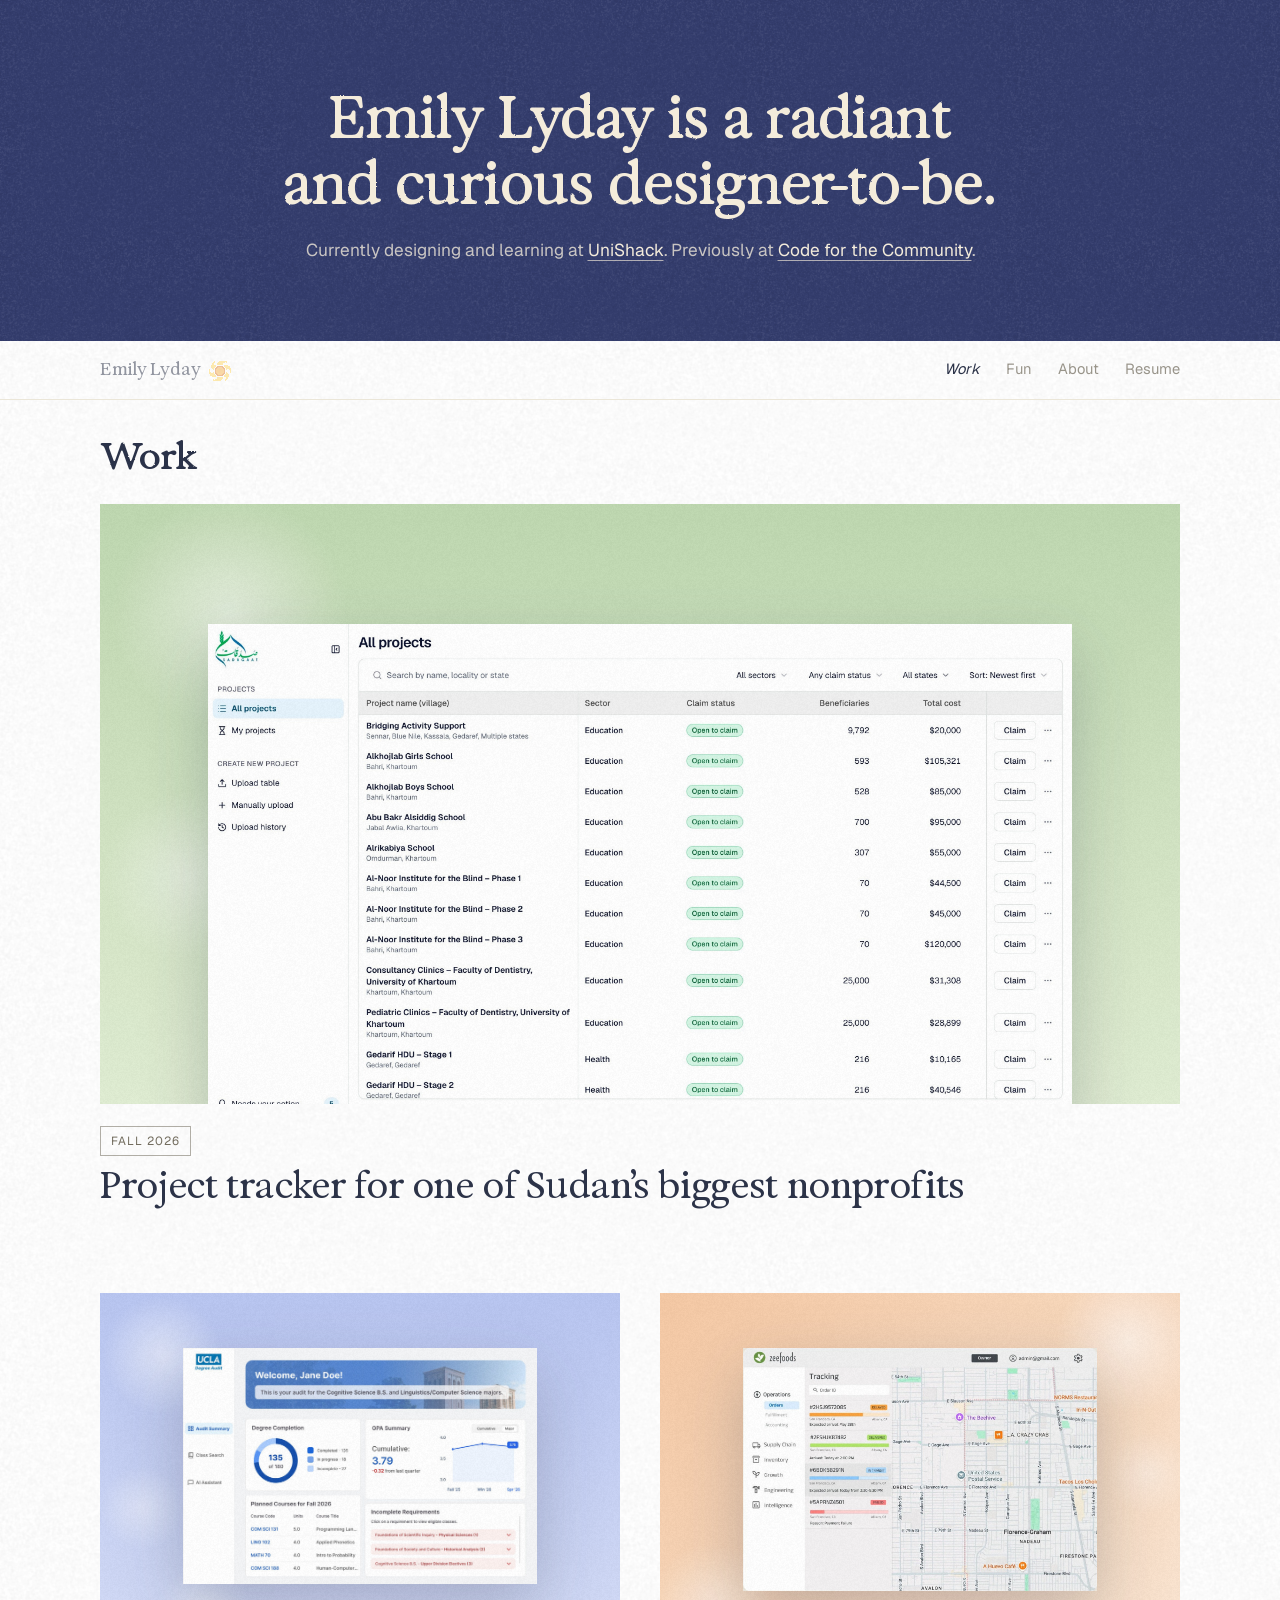
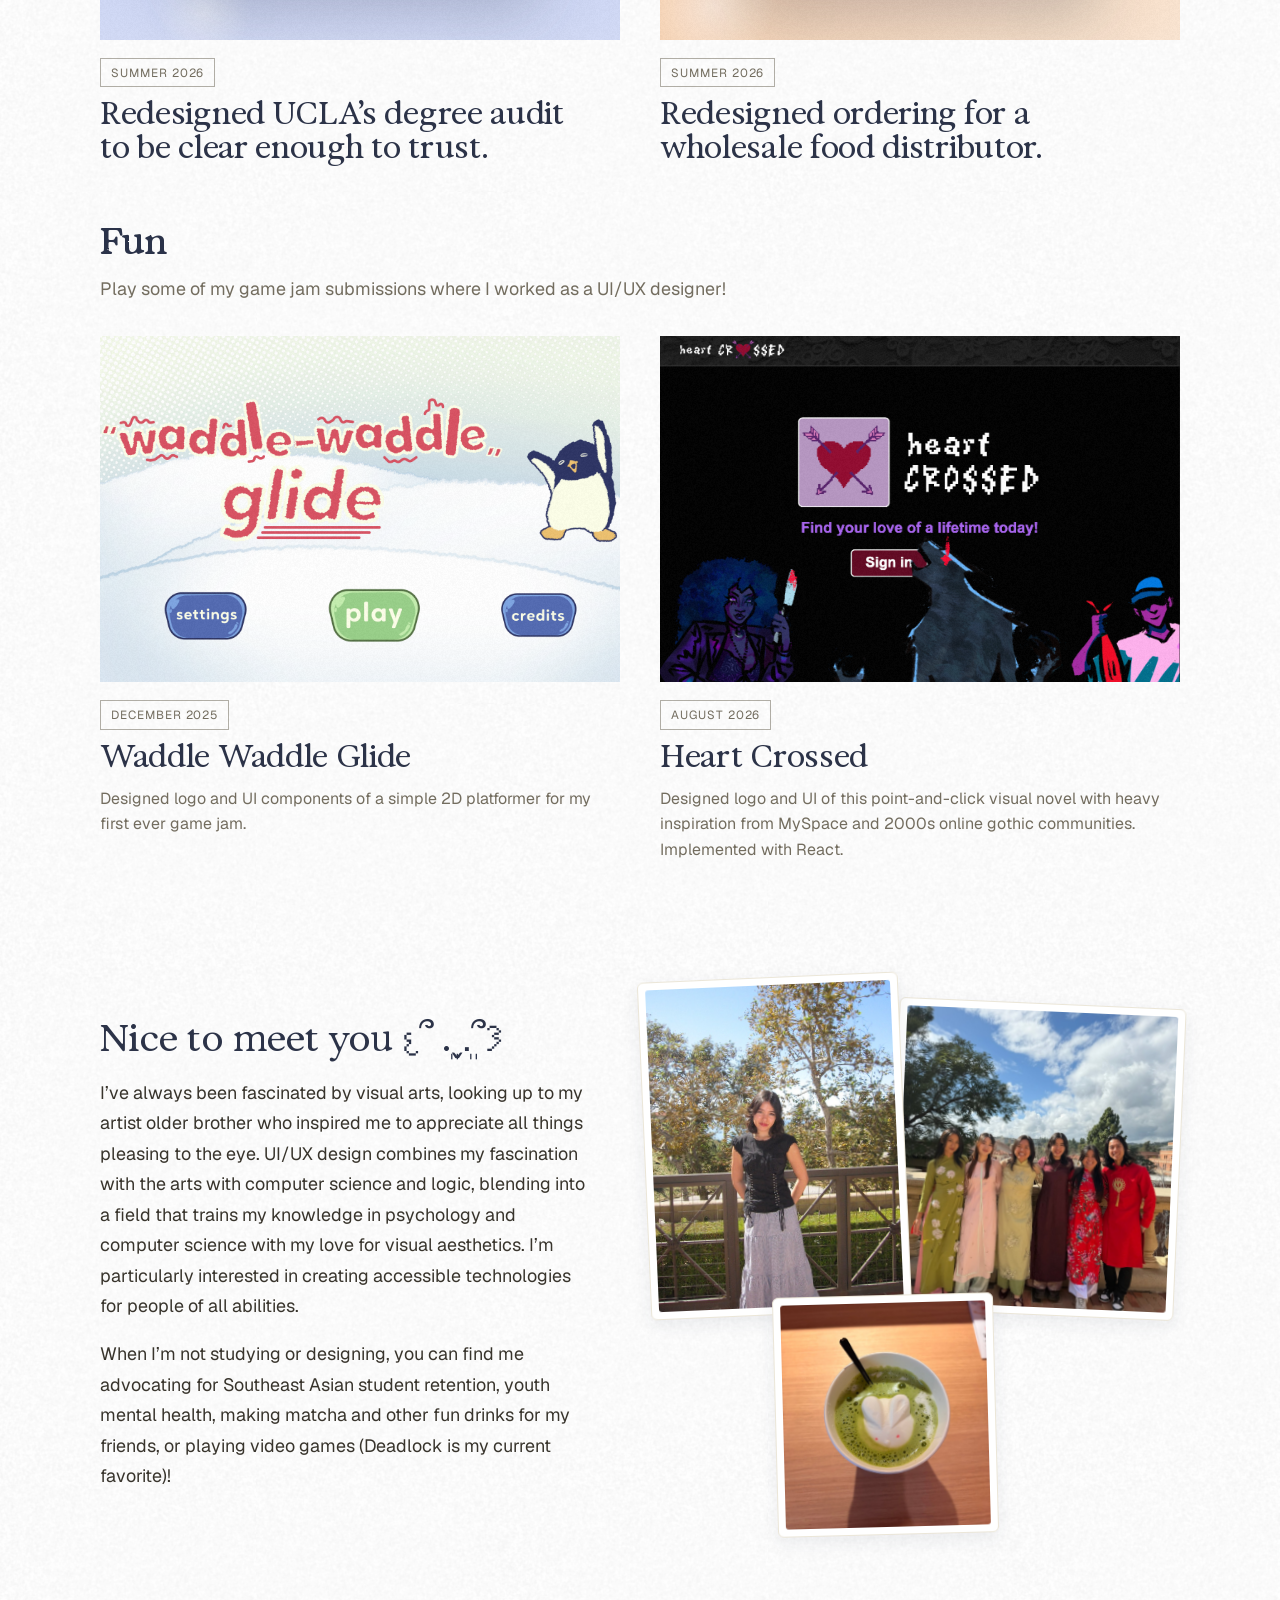
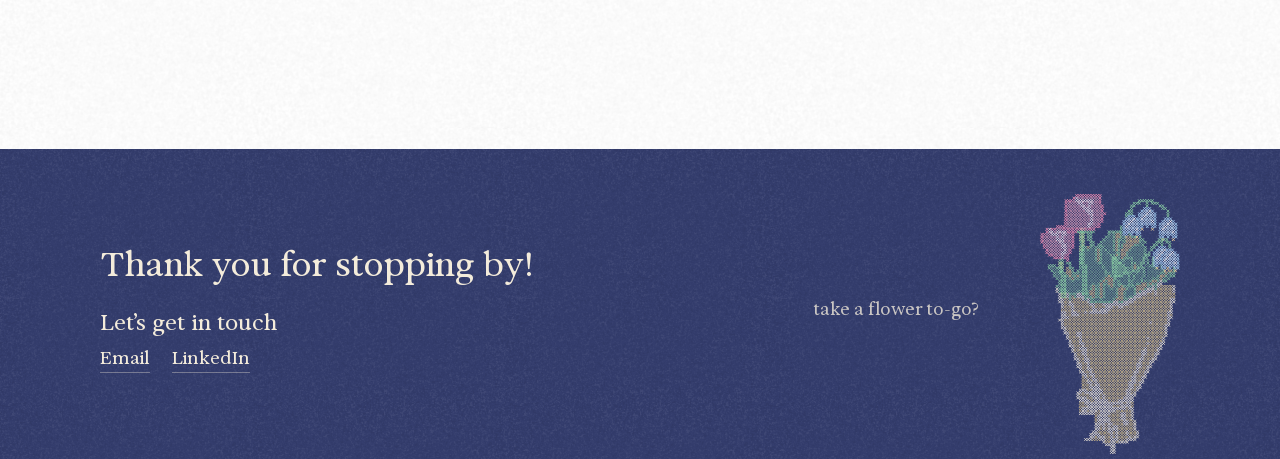
==== index.html @ 1683b50b "Add files via upload" ====
<!doctype html><html><head><meta charset=utf8><meta name=viewport content="width=device-width,initial-scale=1,viewport-fit=cover"><style>:root{color-scheme:light;box-sizing:border-box;padding-top:env(safe-area-inset-top,0px);padding-bottom:env(safe-area-inset-bottom,0px)}html{scroll-padding-top:env(safe-area-inset-top,0px)}body{margin:0;padding:0;font:14px -apple-system,BlinkMacSystemFont,sans-serif;background:#fff;color:#000}img{max-width:100%}[hidden]:not([hidden=until-found i]){display:none!important}</style></head><body>
<title>Emily Lyday | Portfolio</title>
<link rel="stylesheet" href="style.css"><script>try{if(localStorage.getItem("ely-theme")==="dark")document.documentElement.setAttribute("data-mode","dark")}catch(e){}</script><script>try{history.scrollRestoration="manual";if(!location.hash){document.documentElement.classList.add("no-smooth");window.scrollTo(0,0)}}catch(e){}</script>

<svg width="0" height="0" style="position:absolute" aria-hidden="true" focusable="false">
  <filter id="rough" x="-2%" y="-5%" width="104%" height="110%"><feTurbulence type="fractalNoise" baseFrequency="1.3" numOctaves="2" seed="4" result="n"/><feDisplacementMap in="SourceGraphic" in2="n" scale="1.8" xChannelSelector="R" yChannelSelector="G"/></filter>
  <filter id="rough-soft" x="-2%" y="-10%" width="104%" height="120%"><feTurbulence type="fractalNoise" baseFrequency="1.4" numOctaves="2" seed="9" result="n"/><feDisplacementMap in="SourceGraphic" in2="n" scale="1.0" xChannelSelector="R" yChannelSelector="G"/></filter>
</svg>
<a class="skip-link" href="#main">Skip to content</a>

<div class="intro top">
  <h1>Emily Lyday is a radiant and curious designer-to-be.</h1>
  <p class="now">Currently designing and learning at <a href="https://www.unishack.com/" target="_blank" rel="noopener">UniShack</a>. Previously at <a href="https://cftc-us.org/" target="_blank" rel="noopener">Code for the Community</a>.</p>
</div>
<aside class="sidebar">
  <div class="who">
  <div class="brand-wrap">
    <a class="brand" href="index.html" aria-label="Emily Lyday, home"><div><strong>Emily Ly<span class="word">day</span></strong></div></a>
    <button class="mode-btn" type="button" aria-label="Switch to dark mode" title="">
      <svg class="sun" viewBox="0 0 21 21" shape-rendering="crispEdges" aria-hidden="true"><rect x="12" y="4" width="1" height="1" fill="#ffc93a"/><rect x="6" y="18" width="1" height="1" fill="#ffc93a"/><rect x="4" y="9" width="1" height="1" fill="#ffc93a"/><rect x="5" y="1" width="1" height="1" fill="#ffc93a"/><rect x="17" y="12" width="1" height="1" fill="#ffc93a"/><rect x="19" y="9" width="1" height="1" fill="#ffc93a"/><rect x="10" y="6" width="1" height="1" fill="#e8761a"/><rect x="3" y="13" width="1" height="1" fill="#ffc93a"/><rect x="5" y="19" width="1" height="1" fill="#ffc93a"/><rect x="8" y="18" width="1" height="1" fill="#ffc93a"/><rect x="9" y="17" width="1" height="1" fill="#ffc93a"/><rect x="15" y="5" width="1" height="1" fill="#ffc93a"/><rect x="15" y="14" width="1" height="1" fill="#ffc93a"/><rect x="16" y="13" width="1" height="1" fill="#ffc93a"/><rect x="7" y="19" width="1" height="1" fill="#ffc93a"/><rect x="4" y="2" width="1" height="1" fill="#ffc93a"/><rect x="3" y="6" width="1" height="1" fill="#ffc93a"/><rect x="17" y="5" width="1" height="1" fill="#ffc93a"/><rect x="14" y="15" width="1" height="1" fill="#ffc93a"/><rect x="17" y="14" width="1" height="1" fill="#ffc93a"/><rect x="3" y="15" width="1" height="1" fill="#ffc93a"/><rect x="9" y="19" width="1" height="1" fill="#ffc93a"/><rect x="13" y="1" width="1" height="1" fill="#ffc93a"/><rect x="11" y="16" width="1" height="1" fill="#ffc93a"/><rect x="15" y="7" width="1" height="1" fill="#ffc93a"/><rect x="16" y="6" width="1" height="1" fill="#ffc93a"/><rect x="16" y="15" width="1" height="1" fill="#ffc93a"/><rect x="14" y="8" width="1" height="1" fill="#e8761a"/><rect x="17" y="7" width="1" height="1" fill="#ffc93a"/><rect x="8" y="4" width="1" height="1" fill="#ffc93a"/><rect x="3" y="8" width="1" height="1" fill="#ffc93a"/><rect x="9" y="3" width="1" height="1" fill="#ffc93a"/><rect x="5" y="5" width="1" height="1" fill="#ffc93a"/><rect x="17" y="16" width="1" height="1" fill="#ffc93a"/><rect x="5" y="14" width="1" height="1" fill="#ffc93a"/><rect x="0" y="9" width="1" height="1" fill="#ffc93a"/><rect x="6" y="6" width="1" height="1" fill="#ffc93a"/><rect x="16" y="8" width="1" height="1" fill="#ffc93a"/><rect x="15" y="18" width="1" height="1" fill="#ffc93a"/><rect x="16" y="17" width="1" height="1" fill="#ffc93a"/><rect x="18" y="14" width="1" height="1" fill="#ffc93a"/><rect x="20" y="8" width="1" height="1" fill="#ffc93a"/><rect x="14" y="1" width="1" height="1" fill="#ffc93a"/><rect x="5" y="7" width="1" height="1" fill="#ffc93a"/><rect x="19" y="6" width="1" height="1" fill="#ffc93a"/><rect x="11" y="2" width="1" height="1" fill="#ffc93a"/><rect x="4" y="18" width="1" height="1" fill="#ffc93a"/><rect x="16" y="1" width="1" height="1" fill="#ffc93a"/><rect x="1" y="12" width="1" height="1" fill="#ffc93a"/><rect x="18" y="7" width="1" height="1" fill="#ffc93a"/><rect x="20" y="10" width="1" height="1" fill="#ffc93a"/><rect x="3" y="3" width="1" height="1" fill="#ffc93a"/><rect x="14" y="12" width="1" height="1" fill="#e8761a"/><rect x="3" y="12" width="1" height="1" fill="#ffc93a"/><rect x="4" y="11" width="1" height="1" fill="#ffc93a"/><rect x="11" y="4" width="1" height="1" fill="#ffc93a"/><rect x="9" y="16" width="1" height="1" fill="#ffc93a"/><rect x="10" y="17" width="1" height="1" fill="#ffc93a"/><rect x="1" y="14" width="1" height="1" fill="#ffc93a"/><rect x="15" y="13" width="1" height="1" fill="#ffc93a"/><rect x="2" y="13" width="1" height="1" fill="#ffc93a"/><rect x="16" y="12" width="1" height="1" fill="#ffc93a"/><rect x="14" y="5" width="1" height="1" fill="#ffc93a"/><rect x="3" y="5" width="1" height="1" fill="#ffc93a"/><rect x="4" y="4" width="1" height="1" fill="#ffc93a"/><rect x="5" y="2" width="1" height="1" fill="#ffc93a"/><rect x="12" y="17" width="1" height="1" fill="#ffc93a"/><rect x="14" y="14" width="1" height="1" fill="#ffc93a"/><rect x="3" y="14" width="1" height="1" fill="#ffc93a"/><rect x="4" y="13" width="1" height="1" fill="#ffc93a"/><rect x="10" y="1" width="1" height="1" fill="#ffc93a"/><rect x="15" y="6" width="1" height="1" fill="#ffc93a"/><rect x="2" y="6" width="1" height="1" fill="#ffc93a"/><rect x="16" y="5" width="1" height="1" fill="#ffc93a"/><rect x="10" y="19" width="1" height="1" fill="#ffc93a"/><rect x="11" y="18" width="1" height="1" fill="#ffc93a"/><rect x="16" y="14" width="1" height="1" fill="#ffc93a"/><rect x="12" y="1" width="1" height="1" fill="#ffc93a"/><rect x="6" y="15" width="1" height="1" fill="#ffc93a"/><rect x="3" y="7" width="1" height="1" fill="#ffc93a"/><rect x="4" y="6" width="1" height="1" fill="#ffc93a"/><rect x="9" y="2" width="1" height="1" fill="#ffc93a"/><rect x="5" y="13" width="1" height="1" fill="#ffc93a"/><rect x="4" y="15" width="1" height="1" fill="#ffc93a"/><rect x="10" y="3" width="1" height="1" fill="#ffc93a"/><rect x="13" y="2" width="1" height="1" fill="#ffc93a"/><rect x="0" y="11" width="1" height="1" fill="#ffc93a"/><rect x="16" y="7" width="1" height="1" fill="#ffc93a"/><rect x="16" y="16" width="1" height="1" fill="#ffc93a"/><rect x="6" y="8" width="1" height="1" fill="#e8761a"/><rect x="12" y="3" width="1" height="1" fill="#ffc93a"/><rect x="5" y="6" width="1" height="1" fill="#ffc93a"/><rect x="4" y="8" width="1" height="1" fill="#ffc93a"/><rect x="19" y="8" width="1" height="1" fill="#ffc93a"/><rect x="8" y="17" width="1" height="1" fill="#ffc93a"/><rect x="10" y="14" width="1" height="1" fill="#e8761a"/><rect x="1" y="11" width="1" height="1" fill="#ffc93a"/><rect x="16" y="9" width="1" height="1" fill="#ffc93a"/><rect x="20" y="9" width="1" height="1" fill="#ffc93a"/><rect x="14" y="2" width="1" height="1" fill="#ffc93a"/><rect x="6" y="19" width="1" height="1" fill="#ffc93a"/><rect x="7" y="18" width="1" height="1" fill="#ffc93a"/><rect x="4" y="19" width="1" height="1" fill="#ffc93a"/><rect x="17" y="13" width="1" height="1" fill="#ffc93a"/><rect x="16" y="2" width="1" height="1" fill="#ffc93a"/><rect x="10" y="16" width="1" height="1" fill="#ffc93a"/><rect x="9" y="18" width="1" height="1" fill="#ffc93a"/><rect x="8" y="19" width="1" height="1" fill="#ffc93a"/><rect x="2" y="12" width="1" height="1" fill="#ffc93a"/><rect x="1" y="13" width="1" height="1" fill="#ffc93a"/><rect x="15" y="15" width="1" height="1" fill="#ffc93a"/><rect x="6" y="12" width="1" height="1" fill="#e8761a"/><rect x="20" y="11" width="1" height="1" fill="#ffc93a"/><rect x="3" y="4" width="1" height="1" fill="#ffc93a"/><rect x="4" y="3" width="1" height="1" fill="#ffc93a"/><rect x="12" y="16" width="1" height="1" fill="#ffc93a"/><rect x="4" y="12" width="1" height="1" fill="#ffc93a"/><rect x="17" y="6" width="1" height="1" fill="#ffc93a"/><rect x="8" y="3" width="1" height="1" fill="#ffc93a"/><rect x="17" y="15" width="1" height="1" fill="#ffc93a"/><rect x="2" y="5" width="1" height="1" fill="#ffc93a"/><rect x="10" y="18" width="1" height="1" fill="#ffc93a"/><rect x="11" y="17" width="1" height="1" fill="#ffc93a"/><rect x="2" y="14" width="1" height="1" fill="#ffc93a"/><rect x="6" y="5" width="1" height="1" fill="#ffc93a"/><rect x="6" y="14" width="1" height="1" fill="#ffc93a"/><rect x="18" y="13" width="1" height="1" fill="#ffc93a"/><rect x="14" y="6" width="1" height="1" fill="#ffc93a"/><rect x="4" y="5" width="1" height="1" fill="#ffc93a"/><rect x="4" y="14" width="1" height="1" fill="#ffc93a"/><rect x="17" y="8" width="1" height="1" fill="#ffc93a"/><rect x="10" y="2" width="1" height="1" fill="#ffc93a"/><rect x="9" y="4" width="1" height="1" fill="#ffc93a"/><rect x="11" y="1" width="1" height="1" fill="#ffc93a"/><rect x="17" y="17" width="1" height="1" fill="#ffc93a"/><rect x="5" y="15" width="1" height="1" fill="#ffc93a"/><rect x="0" y="10" width="1" height="1" fill="#ffc93a"/><rect x="2" y="7" width="1" height="1" fill="#ffc93a"/><rect x="15" y="1" width="1" height="1" fill="#ffc93a"/><rect x="18" y="6" width="1" height="1" fill="#ffc93a"/><rect x="12" y="2" width="1" height="1" fill="#ffc93a"/><rect x="15" y="19" width="1" height="1" fill="#ffc93a"/><rect x="16" y="18" width="1" height="1" fill="#ffc93a"/><rect x="18" y="15" width="1" height="1" fill="#ffc93a"/><rect x="4" y="7" width="1" height="1" fill="#ffc93a"/><rect x="19" y="7" width="1" height="1" fill="#ffc93a"/><rect x="10" y="4" width="1" height="1" fill="#ffc93a"/><rect x="11" y="3" width="1" height="1" fill="#ffc93a"/><rect x="8" y="16" width="1" height="1" fill="#ffc93a"/><rect x="0" y="12" width="1" height="1" fill="#ffc93a"/><rect x="16" y="11" width="1" height="1" fill="#ffc93a"/><rect x="18" y="8" width="1" height="1" fill="#ffc93a"/><rect x="8" y="6" width="1" height="1" fill="#e8761a"/><rect x="9" y="6" width="1" height="1" fill="#e8761a"/><rect x="11" y="6" width="1" height="1" fill="#e8761a"/><rect x="12" y="6" width="1" height="1" fill="#e8761a"/><rect x="7" y="7" width="1" height="1" fill="#e8761a"/><rect x="8" y="7" width="1" height="1" fill="#e8761a"/><rect x="9" y="7" width="1" height="1" fill="#f6a52b"/><rect x="10" y="7" width="1" height="1" fill="#f6a52b"/><rect x="11" y="7" width="1" height="1" fill="#f6a52b"/><rect x="12" y="7" width="1" height="1" fill="#e8761a"/><rect x="13" y="7" width="1" height="1" fill="#e8761a"/><rect x="7" y="8" width="1" height="1" fill="#e8761a"/><rect x="8" y="8" width="1" height="1" fill="#f6a52b"/><rect x="9" y="8" width="1" height="1" fill="#f6a52b"/><rect x="10" y="8" width="1" height="1" fill="#f6a52b"/><rect x="11" y="8" width="1" height="1" fill="#f6a52b"/><rect x="12" y="8" width="1" height="1" fill="#f6a52b"/><rect x="13" y="8" width="1" height="1" fill="#e8761a"/><rect x="6" y="9" width="1" height="1" fill="#e8761a"/><rect x="7" y="9" width="1" height="1" fill="#f6a52b"/><rect x="8" y="9" width="1" height="1" fill="#f6a52b"/><rect x="9" y="9" width="1" height="1" fill="#f6a52b"/><rect x="10" y="9" width="1" height="1" fill="#f6a52b"/><rect x="11" y="9" width="1" height="1" fill="#f6a52b"/><rect x="12" y="9" width="1" height="1" fill="#f6a52b"/><rect x="13" y="9" width="1" height="1" fill="#f6a52b"/><rect x="14" y="9" width="1" height="1" fill="#e8761a"/><rect x="6" y="10" width="1" height="1" fill="#e8761a"/><rect x="7" y="10" width="1" height="1" fill="#f6a52b"/><rect x="8" y="10" width="1" height="1" fill="#f6a52b"/><rect x="9" y="10" width="1" height="1" fill="#f6a52b"/><rect x="10" y="10" width="1" height="1" fill="#f6a52b"/><rect x="11" y="10" width="1" height="1" fill="#f6a52b"/><rect x="12" y="10" width="1" height="1" fill="#f6a52b"/><rect x="13" y="10" width="1" height="1" fill="#f6a52b"/><rect x="14" y="10" width="1" height="1" fill="#e8761a"/><rect x="6" y="11" width="1" height="1" fill="#e8761a"/><rect x="7" y="11" width="1" height="1" fill="#f6a52b"/><rect x="8" y="11" width="1" height="1" fill="#f6a52b"/><rect x="9" y="11" width="1" height="1" fill="#f6a52b"/><rect x="10" y="11" width="1" height="1" fill="#f6a52b"/><rect x="11" y="11" width="1" height="1" fill="#f6a52b"/><rect x="12" y="11" width="1" height="1" fill="#f6a52b"/><rect x="13" y="11" width="1" height="1" fill="#f6a52b"/><rect x="14" y="11" width="1" height="1" fill="#e8761a"/><rect x="7" y="12" width="1" height="1" fill="#e8761a"/><rect x="8" y="12" width="1" height="1" fill="#f6a52b"/><rect x="9" y="12" width="1" height="1" fill="#f6a52b"/><rect x="10" y="12" width="1" height="1" fill="#f6a52b"/><rect x="11" y="12" width="1" height="1" fill="#f6a52b"/><rect x="12" y="12" width="1" height="1" fill="#f6a52b"/><rect x="13" y="12" width="1" height="1" fill="#e8761a"/><rect x="7" y="13" width="1" height="1" fill="#e8761a"/><rect x="8" y="13" width="1" height="1" fill="#e8761a"/><rect x="9" y="13" width="1" height="1" fill="#f6a52b"/><rect x="10" y="13" width="1" height="1" fill="#f6a52b"/><rect x="11" y="13" width="1" height="1" fill="#f6a52b"/><rect x="12" y="13" width="1" height="1" fill="#e8761a"/><rect x="13" y="13" width="1" height="1" fill="#e8761a"/><rect x="8" y="14" width="1" height="1" fill="#e8761a"/><rect x="9" y="14" width="1" height="1" fill="#e8761a"/><rect x="11" y="14" width="1" height="1" fill="#e8761a"/><rect x="12" y="14" width="1" height="1" fill="#e8761a"/></svg>
      <svg class="moon" viewBox="0 0 15 15" shape-rendering="crispEdges" aria-hidden="true"><rect x="6" y="12" width="1" height="1" fill="#dfe7ff"/><rect x="3" y="4" width="1" height="1" fill="#dfe7ff"/><rect x="4" y="3" width="1" height="1" fill="#dfe7ff"/><rect x="4" y="9" width="1" height="1" fill="#dfe7ff"/><rect x="3" y="7" width="1" height="1" fill="#dfe7ff"/><rect x="5" y="4" width="1" height="1" fill="#8ea8f2"/><rect x="4" y="6" width="1" height="1" fill="#ffffff"/><rect x="4" y="12" width="1" height="1" fill="#8ea8f2"/><rect x="5" y="1" width="1" height="1" fill="#8ea8f2"/><rect x="5" y="7" width="1" height="1" fill="#8ea8f2"/><rect x="3" y="10" width="1" height="1" fill="#dfe7ff"/><rect x="5" y="13" width="1" height="1" fill="#8ea8f2"/><rect x="5" y="10" width="1" height="1" fill="#dfe7ff"/><rect x="8" y="12" width="1" height="1" fill="#ffffff"/><rect x="1" y="6" width="1" height="1" fill="#8ea8f2"/><rect x="9" y="11" width="1" height="1" fill="#dfe7ff"/><rect x="2" y="5" width="1" height="1" fill="#dfe7ff"/><rect x="2" y="11" width="1" height="1" fill="#8ea8f2"/><rect x="1" y="9" width="1" height="1" fill="#8ea8f2"/><rect x="11" y="11" width="1" height="1" fill="#8ea8f2"/><rect x="2" y="8" width="1" height="1" fill="#dfe7ff"/><rect x="10" y="12" width="1" height="1" fill="#8ea8f2"/><rect x="6" y="2" width="1" height="1" fill="#8ea8f2"/><rect x="7" y="1" width="1" height="1" fill="#8ea8f2"/><rect x="6" y="11" width="1" height="1" fill="#dfe7ff"/><rect x="7" y="10" width="1" height="1" fill="#dfe7ff"/><rect x="6" y="8" width="1" height="1" fill="#8ea8f2"/><rect x="7" y="13" width="1" height="1" fill="#8ea8f2"/><rect x="4" y="2" width="1" height="1" fill="#8ea8f2"/><rect x="4" y="5" width="1" height="1" fill="#dfe7ff"/><rect x="3" y="3" width="1" height="1" fill="#dfe7ff"/><rect x="3" y="9" width="1" height="1" fill="#dfe7ff"/><rect x="5" y="6" width="1" height="1" fill="#8ea8f2"/><rect x="4" y="8" width="1" height="1" fill="#dfe7ff"/><rect x="3" y="6" width="1" height="1" fill="#dfe7ff"/><rect x="5" y="3" width="1" height="1" fill="#8ea8f2"/><rect x="5" y="9" width="1" height="1" fill="#dfe7ff"/><rect x="4" y="11" width="1" height="1" fill="#dfe7ff"/><rect x="3" y="12" width="1" height="1" fill="#8ea8f2"/><rect x="5" y="12" width="1" height="1" fill="#dfe7ff"/><rect x="8" y="11" width="1" height="1" fill="#dfe7ff"/><rect x="9" y="10" width="1" height="1" fill="#8ea8f2"/><rect x="2" y="4" width="1" height="1" fill="#8ea8f2"/><rect x="10" y="11" width="1" height="1" fill="#8ea8f2"/><rect x="2" y="7" width="1" height="1" fill="#dfe7ff"/><rect x="1" y="5" width="1" height="1" fill="#8ea8f2"/><rect x="6" y="1" width="1" height="1" fill="#8ea8f2"/><rect x="2" y="10" width="1" height="1" fill="#8ea8f2"/><rect x="1" y="8" width="1" height="1" fill="#8ea8f2"/><rect x="7" y="9" width="1" height="1" fill="#8ea8f2"/><rect x="6" y="13" width="1" height="1" fill="#8ea8f2"/><rect x="7" y="12" width="1" height="1" fill="#dfe7ff"/><rect x="6" y="10" width="1" height="1" fill="#dfe7ff"/><rect x="3" y="2" width="1" height="1" fill="#8ea8f2"/><rect x="4" y="7" width="1" height="1" fill="#dfe7ff"/><rect x="3" y="5" width="1" height="1" fill="#dfe7ff"/><rect x="5" y="2" width="1" height="1" fill="#dfe7ff"/><rect x="4" y="4" width="1" height="1" fill="#dfe7ff"/><rect x="4" y="10" width="1" height="1" fill="#dfe7ff"/><rect x="3" y="8" width="1" height="1" fill="#ffffff"/><rect x="5" y="5" width="1" height="1" fill="#8ea8f2"/><rect x="3" y="11" width="1" height="1" fill="#dfe7ff"/><rect x="5" y="11" width="1" height="1" fill="#ffffff"/><rect x="5" y="8" width="1" height="1" fill="#dfe7ff"/><rect x="9" y="12" width="1" height="1" fill="#8ea8f2"/><rect x="8" y="10" width="1" height="1" fill="#8ea8f2"/><rect x="2" y="3" width="1" height="1" fill="#8ea8f2"/><rect x="2" y="9" width="1" height="1" fill="#dfe7ff"/><rect x="1" y="7" width="1" height="1" fill="#8ea8f2"/><rect x="8" y="13" width="1" height="1" fill="#8ea8f2"/><rect x="2" y="6" width="1" height="1" fill="#dfe7ff"/><rect x="7" y="11" width="1" height="1" fill="#dfe7ff"/><rect x="6" y="9" width="1" height="1" fill="#ffffff"/><rect x="11" y="3" width="1" height="1" fill="#ffffff"/><rect x="11" y="2" width="1" height="1" fill="#ffffff"/><rect x="11" y="4" width="1" height="1" fill="#ffffff"/><rect x="10" y="3" width="1" height="1" fill="#ffffff"/><rect x="12" y="3" width="1" height="1" fill="#ffffff"/><rect x="13" y="8" width="1" height="1" fill="#ffffff"/></svg>
    </button>
  </div>
  </div>
  <nav class="nav" aria-label="Main"><a href="index.html#work" aria-current="page">Work</a><a href="index.html#fun">Fun</a><a href="index.html#about">About</a><a href="https://drive.google.com/file/d/1LGJn-L7d2427BBT8dPzJORIcfLCsGXEi/view?usp=sharing" target="_blank" rel="noopener">Resume</a></nav>
</aside>
<main id="main" class="main ">


<section class="group" id="work" aria-labelledby="work-h">
  <h2 id="work-h">Work</h2>
  <a class="wk wk-feature" href="cftc.html" aria-label="Sadagaat Project Tracker case study">
    <div class="wk-media wk-ombre wk-cut ombre-green"><div class="shot" data-src="images/cftc-cover" data-alt="Sadagaat project tracker dashboard" ><div class="shot-ph"><span><b>Sadagaat cover</b>images/cftc-cover.png</span></div></div></div>
    <div class="wk-meta"><ul class="wk-tags"><li>Fall 2026</li></ul></div>
    <h3 class="wk-title">Project tracker for one of Sudan&rsquo;s biggest nonprofits</h3>
  </a>
  <div class="wk-grid">
    <a class="wk wk-card" href="dars.html"><div class="wk-media wk-ombre wk-ombre-card"><div class="shot" data-src="images/dars-cover" data-alt="DARS cover" ><div class="shot-ph"><span><b>DARS cover</b>images/dars-cover.png</span></div></div></div><ul class="wk-tags"><li>Summer 2026</li></ul><h3 class="wk-title">Redesigned UCLA&rsquo;s degree audit to be clear enough to trust.</h3></a>
    <div class="wk wk-card soon" aria-label="ZeeFoods case study, in progress"><div class="wk-media wk-ombre wk-ombre-card ombre-peach"><div class="shot" data-src="images/zeefoods-cover-card" data-alt="ZeeFoods cover" ><div class="shot-ph"><span><b>ZeeFoods cover</b>images/zeefoods-cover-card.png</span></div></div><span class="wk-soon">In progress</span></div><ul class="wk-tags"><li>Summer 2026</li></ul><h3 class="wk-title">Redesigned ordering for a wholesale food distributor.</h3></div>
  </div>
</section>

<section class="group" id="fun" aria-labelledby="fun-h">
  <h2 id="fun-h">Fun</h2>
  <p class="group-sub">Play some of my game jam submissions where I worked as a UI/UX designer!</p>
  <div class="wk-grid fun-grid">
    <a class="wk wk-card" href="https://luminra.itch.io/waddle-waddle-glide" target="_blank" rel="noopener"><div class="wk-media"><div class="shot" data-src="images/waddle-waddle-glide" data-alt="Waddle Waddle Glide" ><div class="shot-ph"><span><b>Waddle Waddle Glide</b>images/waddle-waddle-glide.png</span></div></div></div><ul class="wk-tags"><li>December 2025</li></ul><h3 class="wk-title">Waddle Waddle Glide</h3><p class="wk-desc">Designed logo and UI components of a simple 2D platformer for my first ever game jam.</p></a>
    <a class="wk wk-card" href="https://itch.io/jam/brackeys-16/rate/4951640" target="_blank" rel="noopener"><div class="wk-media"><div class="shot" data-src="images/heart-crossed" data-alt="Heart Crossed" ><div class="shot-ph"><span><b>Heart Crossed</b>images/heart-crossed.png</span></div></div></div><ul class="wk-tags"><li>August 2026</li></ul><h3 class="wk-title">Heart Crossed</h3><p class="wk-desc">Designed logo and UI of this point-and-click visual novel with heavy inspiration from MySpace and 2000s online gothic communities. Implemented with React.</p></a>
  </div>
</section>

<section class="group" id="about" aria-labelledby="about-h">
  <div class="about">
  <div class="about-text">
    <h2 id="about-h">Nice to meet you 𐔌՞ ܸ.ˬ.ܸ՞𐦯</h2>
    <p>I&rsquo;ve always been fascinated by visual arts, looking up to my artist older brother who inspired me to appreciate all things pleasing to the eye. UI/UX design combines my fascination with the arts with computer science and logic, blending into a field that trains my knowledge in psychology and computer science with my love for visual aesthetics. I&rsquo;m particularly interested in creating accessible technologies for people of all abilities.</p>
    <p>When I&rsquo;m not studying or designing, you can find me advocating for Southeast Asian student retention, youth mental health, making matcha and other fun drinks for my friends, or playing video games (Deadlock is my current favorite)!</p>
  </div>
  <div class="collage" aria-label="Photos of Emily">
    <div class="c1"><div class="shot" data-src="images/about-1" data-alt="Emily" ><div class="shot-ph"><span><b>photo 1</b>images/about-1.png</span></div></div></div>
    <div class="c2"><div class="shot" data-src="images/about-2" data-alt="Emily" ><div class="shot-ph"><span><b>photo 2</b>images/about-2.png</span></div></div></div>
    <div class="c3"><div class="shot" data-src="images/about-3" data-alt="Emily" ><div class="shot-ph"><span><b>photo 3</b>images/about-3.png</span></div></div></div>
  </div>
</div>
</section>

</main>
<footer class="foot-band">
  <div class="foot-in">
    <div class="foot-text"><h2>Thank you for stopping by!</h2><div class="foot-contact"><h3>Let&rsquo;s get in touch</h3><div class="foot-links"><a href="mailto:emilyday@g.ucla.edu">Email</a><a href="https://www.linkedin.com/in/emily-lyday-017a98219" target="_blank" rel="noopener">LinkedIn</a></div></div></div>
    <div class="foot-pick"><p class="foot-sub">take a flower to-go?</p></div>
    <canvas class="bouquet" role="img" aria-label="A stitched bouquet of pink tulips. Click a flower to pick one."></canvas>
  </div>
</footer>

<script src="script.js"></script>

</body></html>
---- style.css ----
/* ==========================================================================
   Emily Lyday portfolio: minimal
   tokens -> base -> sidebar -> landing -> case study -> responsive
   ========================================================================== */

@font-face { font-family:"Exposure VAR"; src: url("fonts/exposure-trial-var.ttf") format("truetype"); font-weight:100 900; font-style:normal; font-display:swap; }
@font-face { font-family:"ITC Founders Caslon 12"; src: url("fonts/founders-caslon-12.ttf") format("truetype"); font-weight:400; font-style:normal; font-display:swap; }
@font-face { font-family:"ITC Founders Caslon 12"; src: url("fonts/founders-caslon-12-italic.ttf") format("truetype"); font-weight:400; font-style:italic; font-display:swap; }
@font-face { font-family:"ITC Founders Caslon 12 SC"; src: url("fonts/founders-caslon-12-sc.ttf") format("truetype"); font-weight:400; font-style:normal; font-display:swap; }
@font-face {
  font-family: "Newsreader";
  src: url("fonts/newsreader-opsz.woff2") format("woff2");
  font-weight: 200 800;
  font-style: normal;
  font-display: swap;
}
@font-face {
  font-family: "Newsreader";
  src: url("fonts/newsreader-opsz-italic.woff2") format("woff2");
  font-weight: 200 800;
  font-style: italic;
  font-display: swap;
}
@font-face {
  font-family: "Geist";
  src: url("fonts/geist-latin-wght-normal.woff2") format("woff2");
  font-weight: 100 900;
  font-display: swap;
}

:root {
  --bg: #faf7f0;
  --card: #ffffff;
  --ink: #1e1b16;
  --body: #38342c;
  --muted: #736d5f;
  --line: #ebe6d8;
  --image: #f2eee2;
  --sun: #343d6d;
  --sun-orange: #343d6d;
  --sun-soft: #d5daef;
  --cheek: #ffa9c3;
  --navy: #2c3348;
  --stamp: #fffdf8;
  --chip: #f2eee2;
  --veil: rgba(251, 249, 243, .96);
  --paper: url("images/paper.jpg");
  --on-sun: #f4ecdb;

  --font: "Geist", system-ui, -apple-system, "Segoe UI", Helvetica, Arial, sans-serif;
  --display: "Exposure VAR", "Iowan Old Style", "Newsreader", Palatino, "Palatino Linotype", Georgia, serif;
  --serif: "Newsreader", "Iowan Old Style", "Palatino Linotype", Georgia, serif;
  --mono: ui-monospace, "SF Mono", Menlo, Consolas, monospace;

  --side-w: 240px;
  --gap: 12px;
  --radius: 16px;
  --radius-sm: 10px;
}

*, *::before, *::after { box-sizing: border-box; }

html { scroll-behavior: smooth; -webkit-text-size-adjust: 100%; }

body {
  margin: 0;
  background: var(--bg) var(--paper) repeat top left / 900px 900px;
  color: var(--body);
  font-family: var(--font);
  font-size: 1rem;
  line-height: 1.65;
  -webkit-font-smoothing: antialiased;
}

img, svg { display: block; max-width: 100%; }
a { color: inherit; }
h1, h2, h3, h4, p, ul, ol, figure, dl, dd, blockquote { margin: 0; }
ul, ol { padding: 0; list-style: none; }

:focus-visible { outline: 2px solid var(--ink); outline-offset: 3px; border-radius: 6px; }

.skip-link { position: absolute; left: 12px; top: -60px; background: var(--ink); color: #fff; padding: 8px 14px; border-radius: 8px; z-index: 100; }
.skip-link:focus { top: 12px; }

/* ---- sidebar ---- */
.sidebar {
  position: fixed;
  top: 0;
  left: 0;
  bottom: 0;
  width: var(--side-w);
  padding: 36px 18px 28px 28px;
  display: flex;
  flex-direction: column;
  gap: 36px;
}
.brand { text-decoration: none; display: flex; align-items: center; gap: 10px; line-height: 1.35; }
.brand strong { display: block; font-family: var(--display); font-synthesis: style; font-weight: 400; font-size: 1.05rem; letter-spacing: -.005em; line-height: 1.2; color: var(--navy); opacity: .5; transition: opacity .2s ease; }
.brand:hover strong { opacity: 1; }

.nav { display: flex; flex-direction: column; gap: 2px; }
.nav a { text-decoration: none; color: var(--muted); font-family: var(--font); font-synthesis: none; font-weight: 400; font-size: .92rem; padding: 2px 0; opacity: .72; transition: color .15s ease, opacity .15s ease; width: fit-content; }
.nav a:hover { color: var(--ink); opacity: 1; }
.nav a[aria-current="page"] { opacity: 1; color: var(--navy); font-style: italic; font-weight: 400; font-synthesis: style; }


/* ---- shell ---- */
.main { margin-left: var(--side-w); padding: 36px 40px 100px 8px; max-width: 1120px; }

/* ---- intro ---- */
.intro { min-height: calc(100svh - 36px); display: flex; flex-direction: column; justify-content: center; padding-bottom: 36px; }
.intro h1 { text-wrap: balance; max-width: 15em; font-family: var(--display); font-synthesis: none; font-size: clamp(2.6rem, 5.6vw, 4.8rem); line-height: 1.18; letter-spacing: -.01em; font-weight: 700; color: var(--navy); }

.group { margin-top: 0; }
.group + .group { margin-top: 56px; }
.group > h2 { font-family: var(--display); font-size: 2.3rem; font-weight: 700; letter-spacing: -.015em; line-height: 1.1; margin-bottom: 14px; color: var(--navy); }

/* ---- bento ---- */
.bento { display: grid; grid-template-columns: repeat(12, 1fr); gap: 28px 26px; }
.s-4 { grid-column: span 4; }
.s-5 { grid-column: span 5; }
.s-6 { grid-column: span 6; }
.s-7 { grid-column: span 7; }
.s-8 { grid-column: span 8; }

/* each project is a whole postage stamp: the tile carries the shadow, .stamp is the perforated paper */
.tile {
  display: flex;
  text-decoration: none;
  color: inherit;
  filter: drop-shadow(0 2px 3px rgba(60, 45, 20, .10)) drop-shadow(0 8px 16px rgba(60, 45, 20, .08));
  transition: transform .3s ease, filter .3s ease;
}
a.tile:hover {
  transform: translateY(-3px) rotate(-.5deg);
  filter: drop-shadow(0 3px 4px rgba(60, 45, 20, .14)) drop-shadow(0 14px 24px rgba(60, 45, 20, .14));
}
.stamp {
  --p: 6px;
  --g: 22px;
  flex: 1 1 auto;
  display: flex;
  flex-direction: column;
  gap: 18px;
  padding: 26px 26px 28px;
  background: var(--stamp);
  -webkit-mask:
    radial-gradient(circle var(--p) at 50% 0, #0000 97%, #000) 0 0 / var(--g) 100% round no-repeat,
    radial-gradient(circle var(--p) at 50% 100%, #0000 97%, #000) 0 0 / var(--g) 100% round no-repeat,
    radial-gradient(circle var(--p) at 0 50%, #0000 97%, #000) 0 0 / 100% var(--g) no-repeat round,
    radial-gradient(circle var(--p) at 100% 50%, #0000 97%, #000) 0 0 / 100% var(--g) no-repeat round;
  -webkit-mask-composite: source-in, source-in, source-in;
  mask:
    radial-gradient(circle var(--p) at 50% 0, #0000 97%, #000) 0 0 / var(--g) 100% round no-repeat,
    radial-gradient(circle var(--p) at 50% 100%, #0000 97%, #000) 0 0 / var(--g) 100% round no-repeat,
    radial-gradient(circle var(--p) at 0 50%, #0000 97%, #000) 0 0 / 100% var(--g) no-repeat round,
    radial-gradient(circle var(--p) at 100% 50%, #0000 97%, #000) 0 0 / 100% var(--g) no-repeat round;
  mask-composite: intersect, intersect, intersect;
}
.stamp .shot { flex: 0 0 auto; aspect-ratio: 3 / 2; border-radius: 3px; border: 1px solid rgba(60, 45, 20, .12); }
.stamp .shot > img { position: absolute; inset: 0; transition: transform .5s ease; }
a.tile:hover .shot > img { transform: scale(1.02); }
.tile .text { padding: 0 2px; }
.tile h3 { font-family: var(--serif); font-size: 1.5rem; font-weight: 500; letter-spacing: -.01em; line-height: 1.15; color: var(--navy); }
.tile p { margin-top: 0; font-size: .96rem; color: var(--muted); line-height: 1.55; max-width: 56ch; }
.tile .when { display: block; margin: 6px 0 10px; font-size: .76rem; font-weight: 500; letter-spacing: .08em; text-transform: uppercase; color: var(--muted); }
.tags { display: flex; flex-wrap: wrap; gap: 6px; margin-top: 14px; }
.tags li { font-size: .78rem; padding: 2px 10px; border: 1px solid var(--line); border-radius: 999px; color: var(--muted); }
.tile.dashed .stamp { outline: 1.5px dashed var(--line); outline-offset: -12px; }

/* ---- footer ---- */
.footer { margin-top: 72px; padding-top: 20px; border-top: 1px solid var(--line); color: var(--muted); font-size: .9rem; display: flex; justify-content: space-between; gap: 12px; flex-wrap: wrap; }

/* ---- image slots ---- */
.shot { position: relative; width: 100%; overflow: hidden; background: var(--image); }
.shot > img { width: 100%; height: 100%; object-fit: cover; }
.shot.contain > img { object-fit: contain; background: #fff; }
.shot-ph { width: 100%; height: 100%; min-height: 160px; display: grid; place-items: center; text-align: center; padding: 16px; color: var(--muted); font-size: .84rem; line-height: 1.5; }
.shot-ph b { display: block; color: var(--body); font-weight: 500; font-size: .92rem; }
.shot.zoomable.loaded { cursor: zoom-in; }

/* ---- buttons, chips ---- */
.btn { display: inline-flex; align-items: center; align-self: flex-start; margin-top: 22px; padding: 9px 18px; border-radius: 999px; background: var(--sun); color: var(--on-sun); text-decoration: none; font-size: .94rem; font-weight: 500; transition: opacity .15s ease; }
.btn:hover { opacity: .82; }
.btn.ghost { background: transparent; color: var(--ink); border: 1px solid var(--line); }
.btn.ghost:hover { opacity: 1; border-color: var(--ink); }

.chips { display: flex; flex-wrap: wrap; gap: 8px; }
.chip { font-size: .88rem; padding: 3px 12px; border: 1px solid var(--line); border-radius: 999px; background: var(--card); color: var(--body); }

/* ==========================================================================
   Case studies
   ========================================================================== */


.cs { max-width: 860px; }

.cs-head { display: flex; flex-direction: column; }
.cs-head h1 { font-family: var(--display); font-synthesis: none; font-size: clamp(2.6rem, 5.6vw, 4rem); line-height: 1.02; letter-spacing: -.025em; font-weight: 700; color: var(--navy); }
.cs-head .sub { margin-top: 12px; font-size: 1.15rem; color: var(--muted); max-width: 40rem; }

.meta { display: grid; grid-template-columns: repeat(auto-fit, minmax(150px, 1fr)); gap: 18px 24px; margin-top: 32px; padding-top: 20px; border-top: 1px solid var(--line); }
.meta dt { font-size: .82rem; color: var(--muted); }
.meta dd { font-size: .98rem; color: var(--ink); font-weight: 500; line-height: 1.4; margin-top: 2px; }

.cs > figure:first-of-type { margin-top: 36px; }
.cs section { margin-top: 72px; scroll-margin-top: 28px; }
.cs h2 { font-family: var(--display); font-size: 2.2rem; line-height: 1.12; letter-spacing: -.015em; font-weight: 700; margin-bottom: 16px; color: var(--navy); }
.cs h3 { font-size: 1.08rem; line-height: 1.3; font-weight: 600; color: var(--ink); margin: 30px 0 8px; letter-spacing: -.01em; }
.cs p { max-width: 66ch; margin-bottom: 14px; font-size: 1.04rem; }
.cs p.lead { font-size: 1.18rem; line-height: 1.6; color: var(--ink); }

.cs figure { margin: 28px 0; }
.cs .shot { border-radius: var(--radius-sm); border: 1px solid var(--line); }
.cs figcaption { margin-top: 10px; font-size: .9rem; color: var(--muted); max-width: 66ch; line-height: 1.55; }
.fig-row { display: grid; gap: 16px; grid-template-columns: repeat(auto-fit, minmax(280px, 1fr)); margin: 28px 0; }
.fig-row figure { margin: 0; }

.cs code { font-family: var(--mono); font-size: .86em; background: var(--chip); padding: 1px 6px; border-radius: 5px; }

.insights { display: grid; gap: var(--gap); grid-template-columns: repeat(2, 1fr); margin: 26px 0; }
.insight { background: var(--card); border: 1px solid var(--line); border-radius: 14px; padding: 18px 20px 20px; }
.insight h3 { margin: 0 0 6px; font-size: 1.02rem; }
.insight p { margin: 0; font-size: .96rem; color: var(--muted); }

.quotes { display: grid; gap: 22px 28px; grid-template-columns: repeat(2, 1fr); margin: 30px 0; }
.quote { border-left: 3px solid var(--sun-orange); padding-left: 16px; }
.quote p { margin: 0 0 6px; font-size: 1rem; color: var(--ink); }
.quote cite { font-style: normal; font-size: .88rem; color: var(--muted); }

.persona { background: var(--card); border: 1px solid var(--line); border-radius: var(--radius); padding: 24px; margin: 30px 0; }
.persona-grid { display: grid; grid-template-columns: 180px 1fr; gap: 24px; align-items: start; }
.persona .shot { aspect-ratio: 4 / 5; }
.persona h3 { margin: 0; font-family: var(--serif); font-size: 1.8rem; font-weight: 500; letter-spacing: -.01em; color: var(--navy); }
.persona .facts { color: var(--muted); font-size: .92rem; margin: 2px 0 12px; }
.persona p { font-size: .98rem; margin-top: 14px; }
.persona h4 { font-size: .9rem; font-weight: 600; color: var(--ink); margin: 16px 0 4px; }
.persona ul.list { list-style: disc; padding-left: 20px; font-size: .96rem; }
.persona ul.list li { margin-bottom: 3px; }

.stats { display: grid; gap: var(--gap); grid-template-columns: repeat(3, 1fr); margin: 28px 0; }
.stat { background: var(--card); border: 1px solid var(--line); border-radius: 14px; padding: 18px 20px 20px; }
.stat b { display: block; font-family: var(--serif); font-size: 3rem; line-height: 1; font-weight: 400; letter-spacing: -.02em; font-variant-numeric: tabular-nums; color: var(--navy); }
.stat span { display: block; margin-top: 10px; font-size: .92rem; line-height: 1.45; color: var(--muted); }

.terminal { background: #1e1b16; color: #e9e9e9; border-radius: var(--radius-sm); padding: 20px 22px; margin: 26px 0; }
.terminal pre { margin: 0; overflow-x: auto; font-family: var(--mono); font-size: .84rem; line-height: 1.7; }
.terminal .k { color: #9ab4ff; }
.terminal .s { color: #a7d9a1; }

.steps { list-style: decimal; padding-left: 22px; max-width: 66ch; }
.steps li { margin-bottom: 10px; padding-left: 6px; }
.steps li::marker { color: var(--muted); }

.next-up { margin-top: 88px; display: grid; gap: var(--gap); grid-template-columns: repeat(2, 1fr); }
.next-card { display: block; text-decoration: none; background: var(--card); border: 1px solid var(--line); border-radius: 14px; padding: 18px 22px; transition: border-color .2s ease; }
.next-card:hover { border-color: var(--sun-orange); }
.next-card .lbl { display: block; font-size: .84rem; color: var(--muted); }
.next-card .ttl { display: block; font-family: var(--serif); font-size: 1.55rem; font-weight: 500; letter-spacing: -.01em; line-height: 1.15; margin-top: 2px; color: var(--navy); }

/* ---- about ---- */
.about { display: grid; grid-template-columns: minmax(0, 1fr) minmax(0, 1.1fr); gap: 56px; align-items: start; max-width: 1040px; }
.about p { max-width: 52ch; margin-bottom: 18px; font-size: 1.12rem; line-height: 1.7; }
.collage { display: grid; grid-template-columns: repeat(6, 1fr); grid-auto-rows: 74px; gap: 14px; }
.collage > div { background: var(--card); padding: 7px; border: 1px solid var(--line); border-radius: 6px; box-shadow: 0 6px 18px rgba(44,51,72,.08); }
.collage .shot { width: 100%; height: 100%; aspect-ratio: auto; border-radius: 3px; border: 0; }
.collage .c1 { grid-column: 1 / 4; grid-row: 1 / 5; transform: rotate(-2deg); }
.collage .c2 { grid-column: 4 / 7; grid-row: 1 / 4; transform: rotate(2deg); }
.collage .c3 { grid-column: 4 / 7; grid-row: 4 / 7; transform: rotate(-1.5deg); }
.collage .c4 { grid-column: 1 / 3; grid-row: 5 / 8; transform: rotate(2.5deg); }
.collage .c5 { grid-column: 3 / 5; grid-row: 6 / 9; transform: rotate(-2deg); }

/* ---- lightbox ---- */
.lightbox { position: fixed; inset: 0; z-index: 200; display: none; place-items: center; padding: 28px; background: var(--veil); cursor: zoom-out; }
.lightbox.on { display: grid; }
.lightbox img { max-height: 92vh; max-width: min(1400px, 94vw); border-radius: 10px; box-shadow: 0 10px 40px rgba(0, 0, 0, .15); }

@media (prefers-reduced-motion: reduce) {
  *, *::before, *::after { transition: none !important; animation: none !important; scroll-behavior: auto !important; }
}

/* ==========================================================================
   Responsive
   ========================================================================== */

@media (max-width: 1000px) {
  .s-4, .s-5, .s-6, .s-7, .s-8 { grid-column: span 12; }
}

@media (max-width: 860px) {
  .sidebar { position: static; width: auto; padding: 22px 20px 0; gap: 14px; flex-direction: column; }
  .nav { flex-direction: row; flex-wrap: wrap; gap: 4px 20px; }
    .main { margin-left: 0; padding: 28px 20px 72px; }
  .about { grid-template-columns: 1fr; gap: 36px; min-height: 0; }
  .persona-grid { grid-template-columns: 1fr; }
  .persona .shot { max-width: 200px; }
  .insights, .quotes, .stats, .next-up { grid-template-columns: 1fr; }
  .cs section { margin-top: 56px; }
}


/* ==========================================================================
   Paper grain, sun mark, small touches
   ========================================================================== */

::selection { background: var(--sun-soft); color: var(--ink); }

.nav a { position: relative; }

@media (max-width: 860px) {
  .collage { grid-auto-rows: 52px; gap: 10px; }
}

@media (max-width: 860px) {
  .intro { min-height: calc(100svh - 150px); padding-bottom: 24px; }
}

/* ---- go back link on case studies ---- */
.back { display: inline-flex; align-items: center; gap: 8px; margin-bottom: 30px; color: var(--muted); text-decoration: none; font-size: .9rem; transition: color .15s ease; }
.back:hover { color: var(--ink); }
.back kbd { font: inherit; font-size: .74rem; line-height: 1.5; padding: 0 6px; border: 1px solid var(--line); border-radius: 5px; background: var(--card); }

/* dark mode (easter egg: click the sun next to the name) */
html[data-mode="dark"] {
  --bg: #161a2b;
  --card: #1e2338;
  --ink: #f3ecda;
  --body: #d5cfc0;
  --muted: #9b9aa3;
  --line: #2f3553;
  --image: #262c47;
  --navy: #f1e9d6;
  --stamp: #1f2439;
  --chip: #262c47;
  --veil: rgba(18, 21, 36, .96);
  --paper: url("images/paper-dark.jpg");
  --sun: #9aa6e0; --sun-orange: #9aa6e0; --sun-soft: #3a4378; --on-sun: #161a2b;
  color-scheme: dark;
}

/* ---- name + sun/moon toggle ---- */
.brand-wrap { display: flex; align-items: center; gap: 4px; }
.brand .word { font-style: normal; }
.mode-btn {
  appearance: none; border: 0; background: none; padding: 4px; margin: 0; cursor: pointer;
  width: 34px; height: 34px; display: grid; place-items: center; border-radius: 50%;
  transition: transform .3s cubic-bezier(.3,1.4,.5,1);
}
.mode-btn img, .mode-btn svg { width: 26px; height: 26px; display: block; }
.mode-btn .moon { display: none; }
.mode-btn:hover { transform: rotate(14deg) scale(1.08); }
.mode-btn:focus-visible { outline: 2px solid var(--sun-orange); outline-offset: 2px; }
html[data-mode="dark"] .mode-btn:hover { transform: rotate(-14deg) scale(1.08); }
html[data-mode="dark"] .mode-btn .sun { display: none; }
html[data-mode="dark"] .mode-btn .moon { display: block; }
@media (prefers-reduced-motion: reduce) { .mode-btn { transition: none; } }

/* ---- scroll reveal: starts blurred, quickly sharpens ---- */
@property --rv-blur { syntax: "<length>"; inherits: false; initial-value: 0px; }
.js-reveal [data-rv] {
  --rv-blur: 5px;
  opacity: 0;
  translate: 0 10px;
  filter: blur(var(--rv-blur));
  transition: opacity .9s ease-out, translate .9s cubic-bezier(.2,.7,.2,1), --rv-blur .9s ease-out, transform .3s ease;
}
.js-reveal [data-rv].in {
  --rv-blur: 0px;
  opacity: 1;
  translate: 0 0;
  transition-delay: var(--rv-d, 0s), var(--rv-d, 0s), var(--rv-d, 0s), 0s;
}
.rv-init [data-rv] { transition: none !important; }
/* keep the ink-edge and stamp-shadow filters while blurring */
.js-reveal .intro h1[data-rv], .js-reveal .cs-head h1[data-rv], .js-reveal .group > h2[data-rv], .js-reveal .cs h2[data-rv] { filter: url(#rough) blur(var(--rv-blur)); }
.js-reveal .tile[data-rv] { filter: drop-shadow(0 2px 3px rgba(60,45,20,.10)) drop-shadow(0 8px 16px rgba(60,45,20,.08)) blur(var(--rv-blur)); }
.js-reveal a.tile[data-rv].in:hover { filter: drop-shadow(0 3px 4px rgba(60,45,20,.14)) drop-shadow(0 14px 24px rgba(60,45,20,.14)) blur(var(--rv-blur)); }
@media (prefers-reduced-motion: reduce) { .js-reveal [data-rv] { --rv-blur: 0px; transition: opacity .3s ease; translate: 0 0; } }

/* ---- smooth light / dark change ---- */
::view-transition-old(root), ::view-transition-new(root) { animation-duration: .7s; animation-timing-function: ease-in-out; }
html.theming, html.theming *, html.theming *::before, html.theming *::after {
  transition: background-color .6s ease, color .6s ease, border-color .6s ease, fill .6s ease, stroke .6s ease !important;
}

/* ---- "currently designing" line under the home title ---- */
.intro .now { margin-top: 26px; font-family: var(--font); font-size: 1.08rem; line-height: 1.6; color: var(--muted); max-width: none; text-wrap: balance; }
.now a { color: var(--body); text-decoration: underline; text-decoration-color: var(--sun-orange); text-decoration-thickness: 1px; text-underline-offset: 4px; transition: color .2s ease, text-decoration-color .2s ease; }
.now a:hover { color: var(--navy); text-decoration-color: var(--navy); }

/* ---- inked, slightly eroded edges (SVG filter defined in each page) ---- */
.intro h1, .cs-head h1, .group > h2, .cs h2 { filter: url(#rough); font-synthesis: none; font-variation-settings: "EXPO" -12; }
.nav a { filter: url(#rough-soft); }

/* ---- project tags sit next to the project title ---- */
.title-row { display: flex; flex-wrap: wrap; align-items: center; gap: 8px 12px; }
.title-row .tags { margin-top: 0; gap: 6px; }
.title-row .tags li { font-size: .72rem; padding: 1px 9px; }

/* ---- case study layout: breadcrumb, section index, eyebrow labels ---- */
.crumbs { display: flex; align-items: center; gap: 8px; margin-bottom: 28px; font-size: .92rem; color: var(--muted); }
.crumbs a { color: var(--muted); text-decoration: none; transition: color .2s ease; }
.crumbs a:hover { color: var(--navy); }
.crumbs span:last-child { color: var(--navy); }
.cs-head .meta { grid-template-columns: repeat(auto-fit, minmax(170px, 1fr)); }
.meta dt { text-transform: uppercase; letter-spacing: .08em; font-size: .72rem; font-weight: 500; }
.toc { display: flex; flex-wrap: wrap; gap: 8px 22px; margin-top: 28px; padding: 14px 0; border-top: 1px solid var(--line); border-bottom: 1px solid var(--line); }
.toc a { font-size: .92rem; color: var(--muted); text-decoration: none; transition: color .2s ease; }
.toc a:hover { color: var(--navy); }
.cs .eyebrow { margin: 0 0 8px; font-size: .78rem; font-weight: 500; letter-spacing: .1em; text-transform: uppercase; color: var(--muted); }
.cs section > h2 { max-width: 20ch; text-wrap: balance; font-size: clamp(1.9rem, 3.6vw, 2.5rem); }
.cs section { margin-top: 96px; }
.cs figure { margin: 36px 0; }

/* ---- screenshots have sharp, square corners ---- */
.cs .shot, .stamp .shot, .shot.contain > img, .lightbox img { border-radius: 0; }

/* ---- no border around screenshots ---- */
.cs .shot, .stamp .shot { border: 0; }

/* ---- smaller sidebar mark ---- */
.mode-btn { width: 30px; height: 30px; }
.mode-btn .sun, .mode-btn .moon { width: 22px; height: 22px; }
.sidebar { gap: 28px; }

/* ---- content spans the full width next to the sidebar ---- */
.main { max-width: none; }
.cs { max-width: none; }
.cs p, .cs figcaption, .steps, .cs-head .sub, .tile p, .about p { max-width: none; }
.cs section > h2, .intro h1 { max-width: none; }
.about { max-width: none; }

/* ---- case study: cover above title, one-line meta, numbered eyebrows ---- */
.cs > .hero-fig { margin: 0 0 36px; }
.cs-head .meta-line { display: flex; flex-wrap: wrap; align-items: center; gap: 6px 16px; margin: 22px 0 0; font-size: .96rem; font-weight: 500; color: var(--ink); }
.cs-head .meta-line i { width: 1px; height: 14px; background: var(--line); }
.cs .eyebrow span { margin-right: 12px; color: var(--sun-orange); }

/* before / after */
.ba { display: grid; grid-template-columns: repeat(2, 1fr); gap: var(--gap); margin: 28px 0 0; }
.ba-col { background: var(--card); border: 1px solid var(--line); border-radius: 14px; padding: 22px 24px 8px; }
.ba-col.before { background: transparent; border-style: dashed; }
.ba-col h3 { margin: 0 0 14px; font-size: .78rem; font-weight: 500; letter-spacing: .1em; text-transform: uppercase; color: var(--muted); }
.ba-list { list-style: none; padding: 0; margin: 0; counter-reset: ba; }
.ba-list li { counter-increment: ba; display: grid; grid-template-columns: 34px 1fr; column-gap: 8px; padding: 0 0 18px; }
.ba-list li::before { content: counter(ba, decimal-leading-zero); grid-row: 1 / 3; font-size: .8rem; color: var(--sun-orange); padding-top: 3px; font-variant-numeric: tabular-nums; }
.ba-list b { font-weight: 600; color: var(--navy); }
.ba-list span { grid-column: 2; font-size: .95rem; color: var(--muted); line-height: 1.5; margin-top: 2px; }

/* how might we */
.cs .hmw { margin: 34px 0; padding: 22px 26px; border-left: 3px solid var(--sun-orange); background: var(--card); border-radius: 0 14px 14px 0; font-family: var(--display); font-size: 1.5rem; line-height: 1.3; color: var(--navy); }
.cs .hmw b { font-weight: 700; font-style: italic; }
.cs .signoff { margin-top: 40px; font-family: var(--display); font-size: 1.6rem; color: var(--navy); }
@media (max-width: 860px) { .ba { grid-template-columns: 1fr; } }

/* ---- DARS landing: centered text left, tinted panel bleeding off the right ---- */
:root { --hero-a: #b9c6f2; --hero-b: #d3dbf7; --hero-tag: #343d6d; }
html[data-mode="dark"] { --hero-a: #2a3358; --hero-b: #363f6c; --hero-tag: #aab4e8; }
.cs-hero { display: grid; grid-template-columns: minmax(0, 5fr) minmax(0, 8fr); gap: 24px; align-items: stretch; min-height: calc(100svh - 110px); margin-top: 8px; margin-right: -40px; }
.cs-hero .hero-text { align-items: center; justify-content: center; text-align: center; padding: 24px 8px; }
.hero-tag { font-family: var(--mono); font-size: .78rem; letter-spacing: .08em; text-transform: uppercase; color: var(--hero-tag); border: 1px solid color-mix(in srgb, var(--hero-tag) 35%, transparent); padding: 4px 10px; margin-bottom: 28px; }
.cs-hero .hero-text h1 { font-size: clamp(2.6rem, 4.6vw, 4.2rem); line-height: 1.08; text-wrap: balance; max-width: 9em; }
.hero-sub { margin: 26px 0 0; font-family: var(--display); font-size: 1.3rem; line-height: 1.4; color: var(--muted); max-width: 22em; text-wrap: balance; }
.hero-meta { display: flex; flex-wrap: wrap; justify-content: center; gap: 6px 24px; margin: 30px 0 0; font-family: var(--mono); font-size: .8rem; letter-spacing: .06em; text-transform: uppercase; color: var(--muted); }
.cs-hero .hero-art { position: relative; overflow: hidden; border-radius: 18px 0 0 18px; min-height: 480px;
  background:
    radial-gradient(circle at 12% 18%, rgba(255,255,255,.5) 0, transparent 11%),
    radial-gradient(circle at 8% 62%, rgba(255,255,255,.4) 0, transparent 8%),
    radial-gradient(circle at 20% 92%, rgba(255,255,255,.45) 0, transparent 9%),
    linear-gradient(180deg, var(--hero-a), var(--hero-b)); }
.cs-hero .hero-art .shot { position: absolute; left: 20%; top: 17%; width: 108%; height: auto; box-shadow: 0 24px 60px rgba(44, 51, 72, .25); }
@media (max-width: 1100px) {
  .cs-hero { grid-template-columns: 1fr; min-height: 0; margin-right: 0; gap: 28px; }
  .cs-hero .hero-art { border-radius: 18px; min-height: 0; padding: 28px 0 0 28px; }
  .cs-hero .hero-art .shot { position: relative; left: auto; top: auto; width: 112%; }
}

/* ---- small requirements list ---- */
.fig-row:has([data-src="images/dars-requirements"]) figure { max-width: 340px; }

/* ---- sharp corners on the landing preview panel ---- */
.cs-hero .hero-art { border-radius: 0; }
@media (max-width: 1100px) { .cs-hero .hero-art { border-radius: 0; } }

/* ---- before / after: screenshot on the left, notes on the right ---- */
.ba-row { display: grid; grid-template-columns: minmax(0, 2.1fr) minmax(0, 1fr); gap: 48px; align-items: center; margin: 40px 0 0; }
.ba-row figure { margin: 0; }
.ba-notes h3 { margin: 0 0 22px; font-family: var(--display); font-size: 1.5rem; font-weight: 700; letter-spacing: -.01em; color: var(--navy); text-transform: none; }
.ba-notes .ba-list li { display: block; padding: 0 0 22px; }
.ba-notes .ba-list li::before { content: counter(ba, decimal-leading-zero) "\00a0\00a0"; float: none; font-family: var(--display); font-style: italic; font-size: 1.15rem; color: var(--muted); padding: 0; }
.ba-notes .ba-list b { display: inline; font-family: var(--display); font-style: italic; font-weight: 400; font-size: 1.15rem; color: var(--muted); }
.ba-notes .ba-list span { display: block; margin-top: 6px; font-size: 1.15rem; line-height: 1.45; color: var(--ink); }
@media (max-width: 1100px) { .ba-row { grid-template-columns: 1fr; gap: 24px; } }

/* ---- case studies: reading column centered, landing preview stays wide ---- */
.cs > section, .cs > figure, .cs > .next-up { max-width: 880px; margin-left: auto; margin-right: auto; }
.cs > .next-up { margin-top: 88px; }
.cs > section > h2 { max-width: 18ch; }
.cs > section p, .cs > section figcaption { max-width: 68ch; }
.cs .ba-row { grid-template-columns: minmax(0, 1.6fr) minmax(0, 1fr); gap: 36px; }
.cs > .cs-head:not(.hero-text) { max-width: 880px; margin-left: auto; margin-right: auto; }
@media (min-width: 1300px) { .cs .ba-row { margin-left: -110px; margin-right: -110px; } }

/* ---- one shared column width so text, cards and images line up ---- */
.cs > section, .cs > figure, .cs > .next-up, .cs > .cs-head:not(.hero-text) { max-width: 940px; }
.cs > section > h2 { max-width: none; }
.cs > section p, .cs > section figcaption, .cs > section .steps { max-width: none; }
@media (min-width: 1300px) { .cs .ba-row { margin-left: 0; margin-right: 0; } }

/* headlines fill the column like the paragraphs instead of balancing into a narrow block */
.cs > section > h2 { text-wrap: wrap; }

/* landing meta in the sidebar's sans font */
.hero-meta { font-family: var(--font); font-size: .98rem; letter-spacing: 0; text-transform: none; }

/* ---- DARS landing: tag chips, big title, subtitle, ruled meta row, then the wide preview ---- */
.cs-hero { display: block; min-height: 0; margin-right: -40px; }
.cs-intro { padding: 12px 40px 0 8px; text-align: left; }
.tag-row { display: flex; flex-wrap: wrap; gap: 10px; list-style: none; margin: 0 0 22px; padding: 0; }
.tag-row li { font-family: var(--mono); font-size: .78rem; letter-spacing: .06em; text-transform: uppercase; color: var(--muted); border: 1px solid color-mix(in srgb, var(--muted) 55%, transparent); padding: 4px 10px; }
.cs-intro h1 { font-size: clamp(2.6rem, 5vw, 4.4rem); line-height: 1.05; max-width: none; text-wrap: wrap; margin: 0; }
.cs-intro .hero-sub { margin: 20px 0 0; max-width: 40em; text-wrap: wrap; font-family: var(--font); font-size: 1.15rem; color: var(--muted); }
.meta-row { display: grid; grid-template-columns: 1fr 1.2fr 1.6fr; gap: 24px 32px; margin: 40px 0 36px; padding: 26px 0; border-top: 1px solid var(--line); border-bottom: 1px solid var(--line); }
.meta-row dt { font-family: var(--mono); font-size: .78rem; letter-spacing: .08em; text-transform: uppercase; color: var(--muted); margin-bottom: 10px; }
.meta-row dd { margin: 0; font-family: var(--font); font-size: 1.02rem; line-height: 1.4; color: var(--ink); }
.cs-hero .hero-art { min-height: 560px; border-radius: 0; }
.cs-hero .hero-art .shot { left: 9%; top: 11%; width: 94%; }
@media (max-width: 1100px) {
  .cs-hero { margin-right: 0; } .cs-intro { padding-right: 0; }
  .meta-row { grid-template-columns: 1fr; }
  .cs-hero .hero-art { min-height: 0; padding: 24px 0 0 24px; }
  .cs-hero .hero-art .shot { position: relative; left: auto; top: auto; width: 108%; }
}

/* ---- DARS landing v2: text column on the left, preview panel on the right ---- */
.cs-hero { display: grid; grid-template-columns: minmax(0, 5fr) minmax(0, 8fr); gap: 32px; align-items: stretch; min-height: calc(100svh - 110px); margin-top: 8px; margin-right: -40px; }
.cs-intro { display: flex; flex-direction: column; justify-content: center; padding: 24px 0 24px 8px; }
.cs-intro h1 { font-size: clamp(2.4rem, 3.8vw, 3.6rem); }
.meta-row { grid-template-columns: 1fr; gap: 20px; margin: 32px 0 0; padding: 24px 0; }
.meta-row dt { margin-bottom: 6px; }
.cs-hero .hero-art { min-height: 480px; }
.cs-hero .hero-art .shot { left: 20%; top: 17%; width: 108%; }
@media (max-width: 1100px) {
  .cs-hero { grid-template-columns: 1fr; min-height: 0; margin-right: 0; }
  .cs-intro { padding: 0; }
  .cs-hero .hero-art .shot { left: auto; top: auto; width: 108%; }
}

/* ---- DARS landing: center the whole text column ---- */
.cs-intro { text-align: center; align-items: center; }
.tag-row { justify-content: center; }
.cs-intro .hero-sub { margin-left: auto; margin-right: auto; }
.meta-row { width: 100%; text-align: center; }

/* tag chips: same font as descriptions, still all caps */
.tag-row li { font-family: var(--font); letter-spacing: .08em; font-size: .76rem; }

/* prototype video in the before/after comparison */
.vid { margin: 0; }
.vid video { display: block; width: 100%; height: auto; border-radius: 0; background: var(--hero-a); }

/* video: play/pause button + enlarge */
.vid { position: relative; }
.vid video { cursor: zoom-in; }
.vid-btn { position: absolute; left: 12px; bottom: 12px; width: 38px; height: 38px; display: grid; place-items: center; padding: 0; border: 0; border-radius: 50%; background: rgba(30, 36, 56, .62); color: #fff; cursor: pointer; opacity: 0; transition: opacity .2s, background .2s; }
.vid:hover .vid-btn, .vid-btn:focus-visible, .vid.paused .vid-btn { opacity: 1; }
.vid-btn:hover { background: rgba(30, 36, 56, .85); }
.vid-btn svg { width: 20px; height: 20px; fill: currentColor; }
.vid-btn .i-play { display: none; }
.vid.paused .vid-btn .i-play { display: block; }
.vid.paused .vid-btn .i-pause { display: none; }
@media (hover: none) { .vid-btn { opacity: 1; } }
.lightbox video { max-height: 92vh; max-width: min(1400px, 94vw); width: 100%; height: auto; cursor: default; box-shadow: 0 10px 40px rgba(0, 0, 0, .15); background: var(--hero-a); }

/* ---- Work: featured prototype video, then a simple two-column grid ---- */
.wk { display: block; color: inherit; text-decoration: none; }
.wk-feature { margin-top: 28px; }
.wk-media { position: relative; overflow: hidden; background: var(--hero-a); }
.wk-media video { display: block; width: 100%; height: auto; }
.wk-media .shot { aspect-ratio: 3 / 2; border: 0; border-radius: 0; }
.wk-media .shot > img { position: absolute; inset: 0; width: 100%; height: 100%; object-fit: cover; transition: transform .5s ease; }
a.wk:hover .wk-media .shot > img, a.wk:hover .wk-media video { transform: scale(1.015); }
.wk-media video { transition: transform .5s ease; }
.wk-meta { display: flex; flex-wrap: wrap; align-items: center; justify-content: space-between; gap: 12px 20px; margin-top: 22px; }
.wk-name { font-family: var(--font); font-size: 1.05rem; color: var(--muted); }
.wk-tags { display: flex; flex-wrap: wrap; gap: 8px; list-style: none; margin: 0; padding: 0; }
.wk-tags li { font-family: var(--font); font-size: .74rem; letter-spacing: .08em; text-transform: uppercase; color: var(--muted); border: 1px solid color-mix(in srgb, var(--muted) 55%, transparent); padding: 4px 10px; }
.wk-title { margin: 10px 0 0; font-family: var(--display); font-weight: 400; font-size: clamp(1.9rem, 3.4vw, 3rem); line-height: 1.1; letter-spacing: -.01em; color: var(--navy); max-width: 16em; text-wrap: balance; }
.wk-grid { display: grid; grid-template-columns: repeat(2, minmax(0, 1fr)); gap: 72px 40px; margin-top: 88px; }
.wk-card .wk-tags { margin-top: 18px; }
.wk-card .wk-name { display: block; margin-top: 16px; }
.wk-card .wk-title { font-size: clamp(1.5rem, 2.4vw, 2.2rem); max-width: 14em; }
.wk-card.soon .wk-media { opacity: .85; }
@media (max-width: 800px) { .wk-grid { grid-template-columns: 1fr; margin-top: 56px; gap: 56px; } }

/* featured video sized so it fits on screen together with the project title */
.wk-feature { max-width: max(560px, calc((100svh - 380px) * 1.565)); }
.wk-feature .wk-title { font-size: clamp(1.7rem, 2.8vw, 2.5rem); }

/* Work: ombre panel with the cropped dashboard, then the title right underneath */
.wk-ombre { height: clamp(340px, calc(100svh - 300px), 640px);
  background:
    radial-gradient(circle at 12% 18%, rgba(255,255,255,.5) 0, transparent 11%),
    radial-gradient(circle at 8% 62%, rgba(255,255,255,.4) 0, transparent 8%),
    radial-gradient(circle at 20% 92%, rgba(255,255,255,.45) 0, transparent 9%),
    linear-gradient(180deg, var(--hero-a), var(--hero-b)); }
.wk-ombre .shot { position: absolute; left: 14%; top: 14%; width: 72%; aspect-ratio: auto; box-shadow: 0 24px 60px rgba(44, 51, 72, .25); }
.wk-ombre .shot > img { position: static; height: auto; object-fit: fill; }
.wk-feature { max-width: none; }

/* key insight headings: same italic display style as the numbered points in the comparison */
.insight h3 { font-family: var(--display); font-style: italic; font-weight: 400; font-size: 1.3rem; line-height: 1.25; color: var(--muted); margin: 0 0 8px; }

/* cursor "Zoom in" bar */
.zoom-tip { position: fixed; left: 0; top: 0; z-index: 300; pointer-events: none; padding: 6px 12px; border-radius: 999px; background: rgba(34, 38, 52, .66); color: rgba(255,255,255,.92); backdrop-filter: blur(6px); font-family: var(--font); font-size: .78rem; letter-spacing: .02em; white-space: nowrap; opacity: 0; transition: opacity .15s ease; }
.zoom-tip.on { opacity: 1; }
html.has-tip .shot.zoomable.loaded, html.has-tip .shot.zoomable.loaded img, html.has-tip .vid video, html.has-tip .lightbox, html.has-tip .lightbox img { cursor: none; }
html.has-tip .lightbox video { cursor: auto; }
.lightbox img, .lightbox video { will-change: transform; }

/* Research artifacts as a collage: affinity map, requirements and root cause packed together */
.collage-r { display: grid; grid-template-columns: 1.55fr 1fr; grid-template-rows: auto 1fr; gap: 12px; margin: 28px 0; align-items: start; }
.collage-r figure { margin: 0; }
.collage-r .shot { border-radius: 0; }
.collage-r .c-aff { grid-column: 1; grid-row: 1; }
.collage-r .c-root { grid-column: 2; grid-row: 1 / span 2; }
.collage-r .c-bottom { grid-column: 1; grid-row: 2; display: grid; grid-template-columns: 47% 1fr; gap: 12px; align-items: start; }
.collage-r .c-req { max-width: none !important; }
.collage-r .c-notes { display: grid; gap: 10px; align-content: space-between; height: 100%; font-size: .82rem; line-height: 1.45; color: var(--muted); }
.collage-r .c-notes p { margin: 0; max-width: none; font-size: inherit; }
.collage-r .c-notes b { display: block; font-family: var(--display); font-style: italic; font-weight: 400; font-size: 1rem; margin-bottom: 2px; color: var(--ink); opacity: .75; }
@media (max-width: 760px) {
  .collage-r { grid-template-columns: 1fr; }
  .collage-r .c-aff, .collage-r .c-bottom, .collage-r .c-root { grid-column: 1; grid-row: auto; }
  .collage-r .c-bottom { grid-template-columns: 1fr; }
}
.collage-r .c-notes { font-size: .74rem; line-height: 1.4; gap: 6px; }
.collage-r .c-notes b { font-size: .92rem; }

/* lightbox caption stays under the enlarged image */
.lb-wrap { display: flex; flex-direction: column; align-items: center; gap: 16px; max-width: min(1400px, 94vw); }
.lb-wrap.has-cap img { max-height: calc(100svh - 56px - 130px); }
.lb-cap { margin: 0; max-width: min(780px, 90vw); max-height: 112px; overflow: auto; text-align: center; font-family: var(--font); font-size: .92rem; line-height: 1.5; color: var(--ink); cursor: default; animation: lbcap .45s .18s ease both; }
@keyframes lbcap { from { opacity: 0; transform: translateY(6px); } to { opacity: 1; transform: none; } }
html.has-tip .lb-cap { cursor: default; }

/* Work grid: DARS card with ombre panel */
.wk-ombre.wk-ombre-card { height: auto; aspect-ratio: 3 / 2; }
.wk-ombre.wk-ombre-card .shot { left: 16%; top: 16%; width: 68%; }

/* Featured Work piece: screenshot runs off the bottom of the panel */
.wk-ombre.wk-cut .shot { left: 10%; top: 20%; width: 80%; }

/* Light green ombre for the Sadagaat project */
.ombre-green { --hero-a: #bfd8b0; --hero-b: #e1eed3; }
html[data-mode="dark"] .ombre-green { --hero-a: #2c4632; --hero-b: #38573f; }

/* Three accomplishment boxes in one row */
.insights.insights-3 { grid-template-columns: repeat(3, minmax(0, 1fr)); }
@media (max-width: 900px) { .insights.insights-3 { grid-template-columns: 1fr; } }

/* Research sub-blocks (label, headline, paragraph, visuals) */
.cs .rs-block { margin: 56px 0 0; }
.cs .rs-block:first-of-type { margin-top: 28px; }
.cs .rs-h { font-family: var(--display); font-weight: 400; font-size: clamp(1.5rem, 2.4vw, 1.9rem); line-height: 1.2; letter-spacing: -.01em; color: var(--navy); margin: 0 0 14px; }
.cs .findings { list-style: none; margin: 22px 0 0; padding: 0; }
.cs .findings li { display: grid; grid-template-columns: 56px 1fr; gap: 6px 14px; padding: 20px 0; border-top: 1px solid var(--line); }
.cs .findings li:last-child { border-bottom: 1px solid var(--line); }
.cs .findings .n { font-family: var(--display); font-style: italic; font-size: 1.3rem; color: var(--sun-orange); line-height: 1.2; }
.cs .findings b { display: block; font-size: 1.05rem; color: var(--ink); margin-bottom: 4px; }
.cs .findings p { margin: 0; }

/* Affinity collage (Sadagaat) */
.collage-a { display: grid; grid-template-columns: 1.43fr 1fr; gap: 12px; margin: 28px 0; align-items: start; }
.collage-a figure { margin: 0; }
.collage-a .shot { border-radius: 0; }
.collage-a .a-usa { grid-column: 1; grid-row: 1 / span 2; }
.collage-a .a-sudan { grid-column: 2; grid-row: 1; }
.collage-a .a-themes { grid-column: 2; grid-row: 2; }
.collage-a .a-deliver { grid-column: 1 / -1; grid-row: 3; }
@media (max-width: 760px) {
  .collage-a { grid-template-columns: 1fr; }
  .collage-a figure { grid-column: 1 !important; grid-row: auto !important; }
}

/* Homepage header band: navy panel with dashed guide lines, like the footer on the reference site */
.intro { position: relative; isolation: isolate; overflow: hidden; display: flex; flex-direction: column; justify-content: center; min-height: 0; width: 100vw; margin: -36px 0 40px calc(-1 * (var(--side-w) + 8px)); padding: 92px 52px 80px calc(var(--side-w) + 8px); border-radius: 0; background-color: #343d6d; color: #f4ecdb; }
.intro::before { content: ""; position: absolute; inset: 0; z-index: 0; pointer-events: none;
  background:
    repeating-linear-gradient(to right, rgba(244,236,219,.38) 0 7px, transparent 7px 15px) 0 20% / 100% 1px no-repeat,
    repeating-linear-gradient(to right, rgba(244,236,219,.38) 0 7px, transparent 7px 15px) 0 82% / 100% 1px no-repeat,
    repeating-linear-gradient(to bottom, rgba(244,236,219,.38) 0 7px, transparent 7px 15px) 6% 0 / 1px 100% no-repeat,
    repeating-linear-gradient(to bottom, rgba(244,236,219,.38) 0 7px, transparent 7px 15px) 58% 0 / 1px 100% no-repeat; }
.intro h1 { position: relative; z-index: 1; max-width: 12em; font-size: clamp(2.2rem, 4.4vw, 3.6rem); color: #f4ecdb; }
.intro .now { position: relative; z-index: 1; margin-top: 20px; color: rgba(244,236,219,.78); text-align: left; max-width: 34em; }
.intro .now a { color: #f4ecdb; text-decoration-color: rgba(244,236,219,.65); }
html[data-mode="dark"] .intro { background-color: #262c52; }
@media (max-width: 860px) { .intro { width: auto; margin: 0 -20px 32px; padding: 44px 20px 40px; border-radius: 0; } }

/* ASCII flower: subtle, off to the right side of the band */
.ascii-flower { position: absolute; z-index: -1; right: 1%; left: auto; width: 54%; top: 50%; transform: translateY(-50%); aspect-ratio: 84 / 44; pointer-events: none; --fl-petal: #f0b6c4; --fl-center: #f8d9a0; --fl-leaf: #b9d3a8; opacity: .24; }
html[data-mode="dark"] .ascii-flower { opacity: .24; }
@media (max-width: 800px) { .ascii-flower { width: 120%; right: -10%; opacity: .22; } }
@media print { .ascii-flower { display: none; } }

/* sidebar stays pinned to the top; while the navy band is behind it, its text turns light */
html { overflow-x: clip; }
.sidebar { z-index: 20; }

/* ---- top bar: the sidebar becomes a horizontal bar (under the header band on the homepage) ---- */
.sidebar { position: sticky; top: 0; left: auto; bottom: auto; width: auto; flex-direction: row; align-items: center; justify-content: space-between; gap: 24px; padding: 14px 40px; background: var(--bg); border-bottom: 1px solid var(--line, rgba(0,0,0,.08)); z-index: 30; }
.sidebar .who { flex: none; }
.nav { flex-direction: row; flex-wrap: wrap; gap: 4px 26px; }
.main { margin-left: 0; padding: 36px 40px 100px; }
html { scroll-padding-top: 72px; }
.cs section { scroll-margin-top: 80px; }
.intro { width: auto; margin: -36px -40px 40px; padding: 84px 40px 76px; }
.intro.top { margin: 0; }
@media (max-width: 860px) {
  .sidebar { position: static; padding: 16px 20px; flex-wrap: wrap; gap: 10px 20px; }
  .main { padding: 28px 20px 72px; }
  .intro.top { padding: 52px 20px 44px; }
}

.intro.top { padding-left: 96px; }
.intro.top h1 { max-width: 17em; }
@media (max-width: 860px) { .intro.top { padding-left: 20px; } }

/* ---- narrower content column ---- */
.main { max-width: 1160px; margin-left: auto; margin-right: auto; padding-left: 40px; padding-right: 40px; }
.sidebar { padding-left: max(40px, calc((100vw - 1160px) / 2 + 40px)); padding-right: max(40px, calc((100vw - 1160px) / 2 + 40px)); }
.intro.top { padding-left: max(96px, calc((100vw - 1160px) / 2 + 96px)); }
@media (max-width: 860px) { .sidebar { padding-left: 20px; padding-right: 20px; } .intro.top { padding-left: 20px; } .main { padding-left: 20px; padding-right: 20px; } }

/* header text back to its original width and position */
.intro.top { padding-left: max(40px, calc((100vw - 1160px) / 2 + 40px)); }
.intro.top h1 { max-width: 12em; }
@media (max-width: 860px) { .intro.top { padding-left: 20px; } }

/* soft white page with a subtle grain (light mode) */
html:not([data-mode="dark"]) { --bg: #ffffff; --paper: url("images/grain.png"); }
html:not([data-mode="dark"]) body { background: #fff var(--paper) repeat top left / 512px 512px; }
.sidebar { background: #fff var(--paper) repeat top left / 512px 512px; }
html[data-mode="dark"] .sidebar { background: var(--bg) var(--paper) repeat top left / 900px 900px; }

/* case studies keep the full-width content column */
.main:has(.cs) { max-width: none; margin-left: 0; margin-right: 0; padding-left: 40px; padding-right: 40px; }
html:has(.cs) .sidebar { padding-left: 40px; padding-right: 40px; }
@media (max-width: 860px) { .main:has(.cs) { padding-left: 20px; padding-right: 20px; } html:has(.cs) .sidebar { padding-left: 20px; padding-right: 20px; } }

/* ---- footer band: navy panel with dashed guide lines, contact links and a stitched bouquet ---- */
.foot-band { position: relative; isolation: isolate; overflow: hidden; margin: 40px 0 0; padding: 40px max(40px, calc((100vw - 1160px) / 2 + 40px)) 0; background-color: #343d6d; color: #f4ecdb; }
.foot-band::before { content: ""; position: absolute; inset: 0; z-index: 0; pointer-events: none;
  background:
    repeating-linear-gradient(to right, rgba(244,236,219,.34) 0 7px, transparent 7px 15px) 0 22% / 100% 1px no-repeat,
    repeating-linear-gradient(to right, rgba(244,236,219,.34) 0 7px, transparent 7px 15px) 0 80% / 100% 1px no-repeat,
    repeating-linear-gradient(to bottom, rgba(244,236,219,.34) 0 7px, transparent 7px 15px) 6% 0 / 1px 100% no-repeat,
    repeating-linear-gradient(to bottom, rgba(244,236,219,.34) 0 7px, transparent 7px 15px) 56% 0 / 1px 100% no-repeat; }
html[data-mode="dark"] .foot-band { background-color: #262c52; }
.foot-in { position: relative; z-index: 1; display: grid; grid-template-columns: minmax(0, 1fr) auto auto; align-items: end; column-gap: 56px; }
.foot-text { align-self: center; padding-bottom: 28px; }
.foot-text h2 { margin: 0; white-space: nowrap; font-family: var(--display); font-weight: 400; font-size: clamp(1.7rem, 2.6vw, 2.3rem); line-height: 1.12; color: #f4ecdb; }
.foot-sub { margin: 0; font-family: var(--display); font-size: 1.05rem; color: rgba(244,236,219,.78); }
.foot-copy { margin: 18px 0 0; font-size: .8rem; color: rgba(244,236,219,.55); }
.foot-contact { margin-top: 26px; text-align: left; }
.foot-pick { align-self: center; padding-bottom: 28px; text-align: right; }
.foot-contact h3 { margin: 0; font-family: var(--display); font-weight: 400; font-size: clamp(1.15rem, 1.7vw, 1.45rem); line-height: 1.15; letter-spacing: normal; color: #f4ecdb; }
.foot-links { display: flex; justify-content: flex-start; gap: 22px; margin-top: 8px; }
.foot-links a { font-family: var(--display); font-size: 1.1rem; color: #f4ecdb; text-decoration: none; border-bottom: 1px solid rgba(244,236,219,.35); transition: border-color .2s ease; }
.foot-links a:hover { border-bottom-color: #f4ecdb; }
.bouquet { display: block; height: 270px; width: auto; aspect-ratio: 56 / 104; --bq-a: #f58fb4; --bq-b: #ffd3e2; --bq-cream: #f4ecdb; --bq-leaf: #8fd3a6; --bq-lily: #a9d4f7; --bq-lily-lt: #e4f1fd; }
@media (max-width: 860px) {
  .foot-band { padding: 40px 20px 0; }
  .foot-in { grid-template-columns: 1fr; row-gap: 20px; }
  .foot-pick { text-align: left; padding-bottom: 0; }
  .foot-links { justify-content: flex-start; }
  .foot-text { padding-bottom: 0; }
  .foot-text h2 { white-space: normal; }
  .bouquet { margin: 0 auto; }
}

/* header and footer bands: no dashed "stitch" guide lines, a grainy texture instead */
.intro::before, .foot-band::before { background: none !important; display: none; }
.intro, .foot-band { background-image: url("images/grain-navy.png"); background-size: 256px 256px; background-repeat: repeat; }

/* Case-study previews on the homepage keep their light colours in dark mode */
.wk-media, html[data-mode="dark"] .wk-media { --hero-a: #b9c6f2; --hero-b: #d3dbf7; }
.wk-media.ombre-green, html[data-mode="dark"] .wk-media.ombre-green { --hero-a: #bfd8b0; --hero-b: #e1eed3; }

/* Header: no lotus, everything centred, headline on two lines */
.ascii-flower { display: none !important; }
.intro.top { padding-left: 40px; padding-right: 40px; align-items: center; text-align: center; }
.intro.top h1 { max-width: 15em; text-align: center; text-wrap: balance; margin-left: auto; margin-right: auto; }
.intro.top .now { text-align: center; max-width: 40em; margin-left: auto; margin-right: auto; }
@media (max-width: 860px) { .intro.top { padding-left: 20px; padding-right: 20px; } }

/* pixel sun / moon toggle icons */
.mode-btn .sun, .mode-btn .moon { width: 24px; height: 24px; image-rendering: pixelated; }

/* softer toggle icons */
.mode-btn .sun, .mode-btn .moon { opacity: .5; filter: saturate(.75) brightness(1.08); transition: opacity .2s ease; }
.mode-btn:hover .sun, .mode-btn:hover .moon, .mode-btn:focus-visible .sun, .mode-btn:focus-visible .moon { opacity: .85; }

/* Sadagaat iterations: lead line, paired screenshots, notes */
.cs .iter-lead { font-family: var(--display); font-weight: 400; font-size: clamp(1.5rem, 2.4vw, 2.1rem); line-height: 1.25; max-width: 28em; margin: 6px 0 28px; }
.fig-pair { display: grid; grid-template-columns: 1fr 1fr; gap: 18px; align-items: start; }
.fig-pair figure { margin: 0; }
.fig-note { margin: 18px 0 40px; max-width: 40em; color: var(--muted); font-size: 1.05rem; line-height: 1.55; }
@media (max-width: 760px) { .fig-pair { grid-template-columns: 1fr; } }

/* findings lists: dividers only between the points */
.cs .findings li:first-child { border-top: 0; padding-top: 8px; }
.cs .findings li:last-child { border-bottom: 0; }

/* case-study hero sits flush under the navbar */
.main:has(.cs-hero) { padding-top: 0; }
.cs-hero { margin-top: 0; }

/* case-study titles: a touch more line spacing */
.cs-intro h1 { line-height: 1.16; }

/* case-study landing titles: lighter weight, like the section subtitles */
.cs-intro h1 { font-weight: 400; letter-spacing: -.015em; }
.cs-intro h1 { font-variation-settings: normal; font-size: clamp(2.1rem, 3.1vw, 2.9rem); line-height: 1.18; }
.cs-intro h1 { text-wrap: balance; }

/* featured case study title on the homepage: one line */
.wk-feature .wk-title { max-width: none; text-wrap: nowrap; }
@media (max-width: 700px) { .wk-feature .wk-title { text-wrap: balance; } }

/* grid case-study titles: as wide as the image above them */
.wk-card .wk-title { max-width: none; text-wrap: balance; }

/* ZeeFoods card: warm ombre, set differently from DARS (diagonal fade, glows top-right and bottom-left, screenshot bleeds off the bottom-right) */
.wk-media.ombre-peach, html[data-mode="dark"] .wk-media.ombre-peach { --hero-a: #f6c9a4; --hero-b: #fbe6d2; }
.wk-ombre.ombre-peach {
  background:
    radial-gradient(circle at 90% 14%, rgba(255,255,255,.55) 0, transparent 13%),
    radial-gradient(circle at 94% 52%, rgba(255,255,255,.35) 0, transparent 8%),
    radial-gradient(circle at 10% 90%, rgba(255,255,255,.45) 0, transparent 11%),
    linear-gradient(135deg, var(--hero-a), var(--hero-b)); }
.wk-ombre.wk-ombre-card.ombre-peach .shot { left: 16%; top: 16%; width: 68%; }

/* case-study covers: fine grain, and a paper-like wash that fades in on hover */
.wk-media::after, .wk-media::before { content: ""; position: absolute; inset: 0; pointer-events: none; background-image: url("images/cover-grain.png"); background-size: 256px 256px; }
.wk-media::after { z-index: 3; }
.wk-media::before { z-index: 2; background-color: #f4ecdb; opacity: 0; transition: opacity .5s ease; }
a.wk:hover .wk-media::before, a.wk:focus-visible .wk-media::before { opacity: .2; }

/* ZeeFoods card: not yet available */
.wk-card.soon { cursor: default; }
.wk-card.soon .wk-media { opacity: 1; }
.wk-soon { position:absolute; inset:0; z-index:4; display:flex; align-items:center; justify-content:center; font-family:var(--font); font-size:.95rem; letter-spacing:.14em; text-transform:uppercase; color:#1c2a4a; background:rgba(250,244,232,.55); opacity:0; transition:opacity .35s ease; pointer-events:none; }
.wk-card.soon:hover .wk-soon { opacity:1; }
.wk-card.soon:hover .wk-media::before { opacity:.2; }

/* About: text vertically centered against the collage */
@media (min-width: 861px) { .about { align-items: center; } }

/* About title lives inside the text column */
.about-text > h2 { font-family: var(--display); font-size: 2.3rem; font-weight: 700; letter-spacing: -.015em; line-height: 1.15; margin: 0 0 18px; color: var(--navy); filter: url(#rough); font-synthesis: none; font-variation-settings: "EXPO" -12; }

.about-text > h2 { filter: none !important; font-variation-settings: normal; }

/* About collage: two real photos up front, readable, slight overlap */
.collage .c1 { grid-column: 1 / 4; grid-row: 1 / 6; transform: rotate(-2.5deg); z-index: 3; }
.collage .c2 { grid-column: 4 / 7; grid-row: 1 / 6; margin: 34px 0 0 -30px; transform: rotate(2.5deg); z-index: 2; }
.collage .c1 .shot, .collage .c2 .shot { background-size: cover; }
.collage .c3 { grid-row: 6 / 9; z-index: 1; }
.collage .c4 { grid-row: 6 / 9; }
.collage .c5 { grid-row: 7 / 10; }

/* About collage: third photo below, overlapping the first two a touch */
.collage .c3 { grid-column: 3 / 6; grid-row: 5 / 10; margin-top: 26px; transform: rotate(-1.5deg); z-index: 4; }
.collage .c3 { grid-column: 3 / 6; grid-row: 6 / 11; margin-top: 20px; }

/* About collage: one tight cluster, small overlaps */
.collage .c1 { grid-column: 1 / 4; grid-row: 1 / 5; transform: rotate(-2.5deg); z-index: 3; }
.collage .c2 { grid-column: 4 / 7; grid-row: 1 / 5; margin: 26px 0 0 -26px; transform: rotate(2.5deg); z-index: 2; }
.collage .c3 { grid-column: 2 / 5; grid-row: 5 / 9; align-self: start; margin: -34px 0 0 40px; transform: rotate(-1.5deg); z-index: 4; }
.collage .c3 .shot { height: auto; aspect-ratio: 1000 / 1090; }
@media (min-width: 861px) { .collage { position: relative; top: 58px; } }

/* Fun: game cards match the case study cards */
.group-sub { margin: 0 0 8px; max-width: 46em; font-size: 1.12rem; line-height: 1.6; color: var(--muted); }
.fun-grid { margin-top: 32px; }
.wk-desc { margin: 12px 0 0; font-size: 1rem; line-height: 1.6; color: var(--muted); max-width: 34em; }
.wk-media .shot[data-src="images/waddle-waddle-glide"] > img { object-position: 33% 50%; }
.wk-media .shot[data-src="images/heart-crossed"] > img { object-position: 50% 20%; }
html.no-smooth { scroll-behavior: auto !important; }
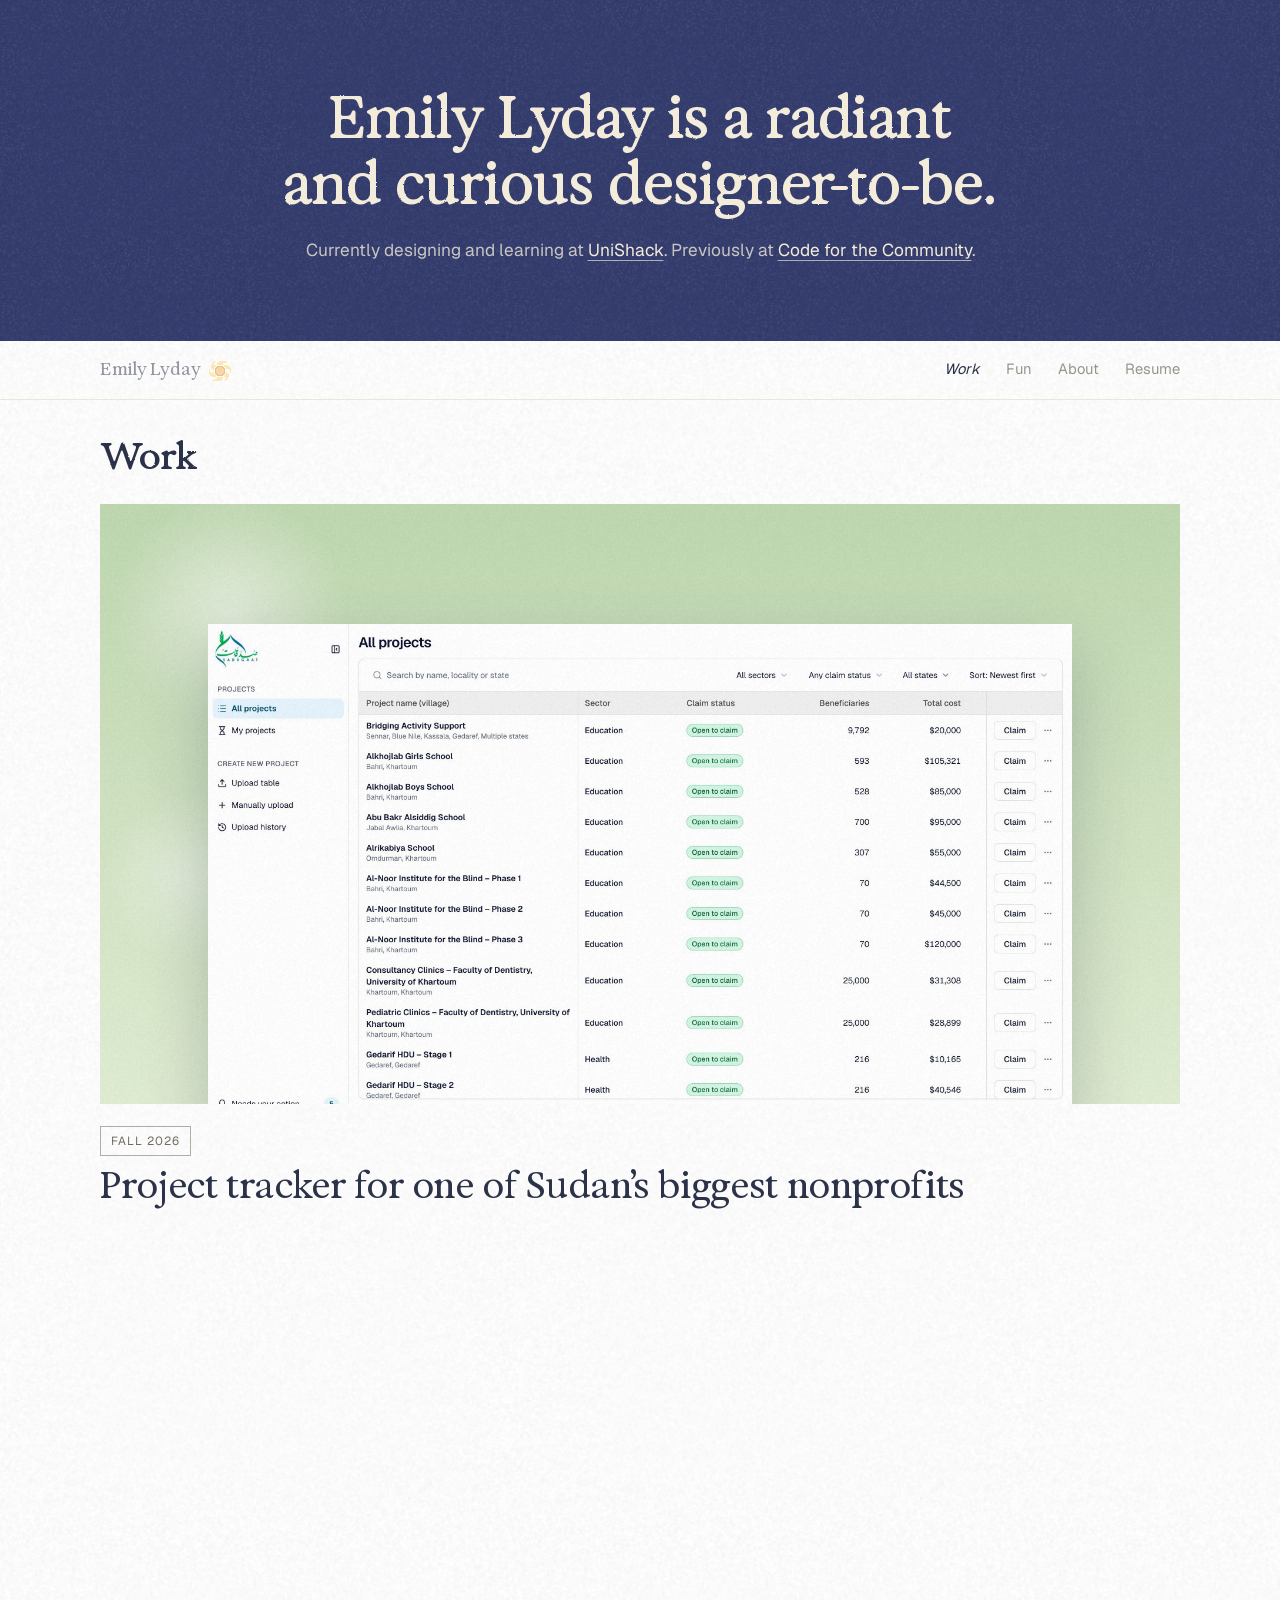
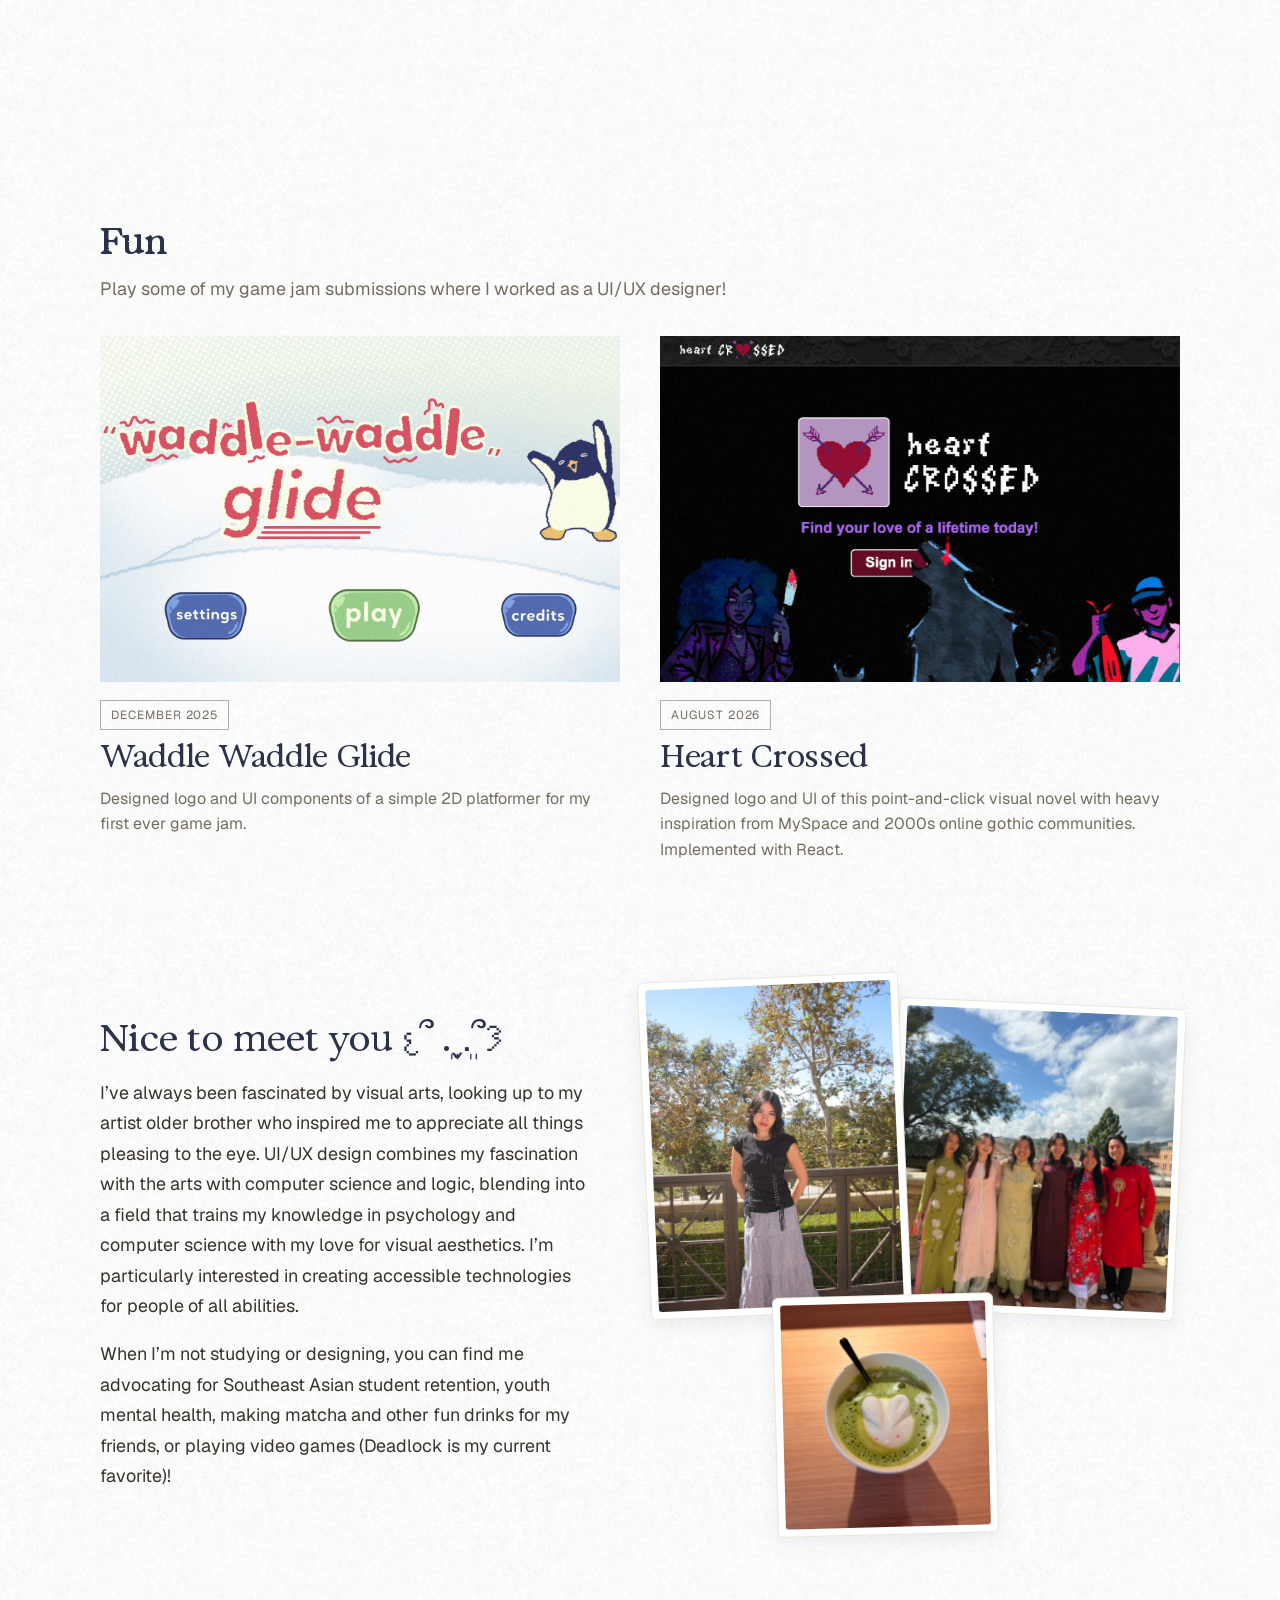
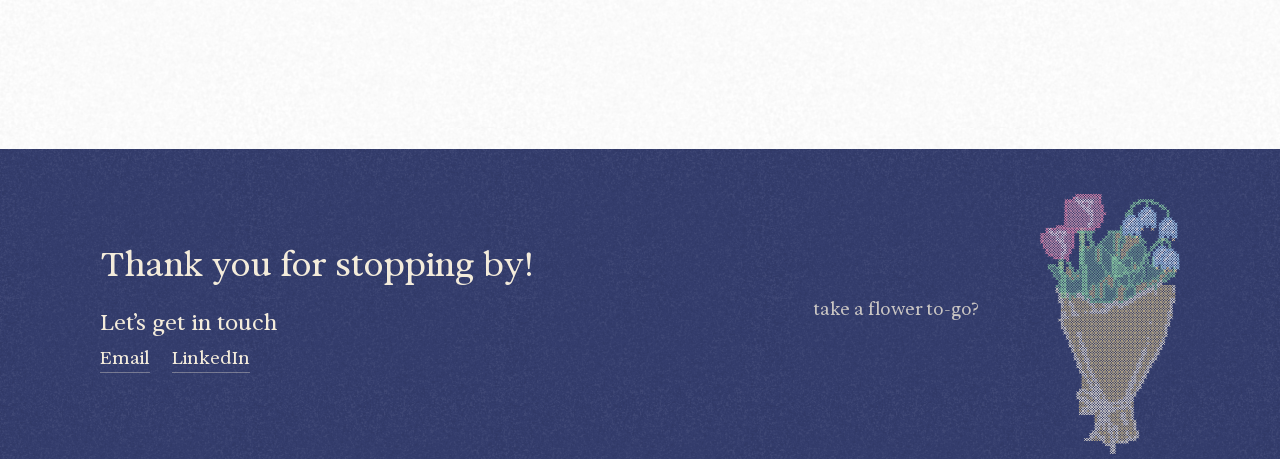
==== commit 074e8816: "Add files via upload" ====
--- a/index.html
+++ b/index.html
@@ -1,7 +1,20 @@
-<!doctype html><html><head><meta charset=utf8><meta name=viewport content="width=device-width,initial-scale=1,viewport-fit=cover"><style>:root{color-scheme:light;box-sizing:border-box;padding-top:env(safe-area-inset-top,0px);padding-bottom:env(safe-area-inset-bottom,0px)}html{scroll-padding-top:env(safe-area-inset-top,0px)}body{margin:0;padding:0;font:14px -apple-system,BlinkMacSystemFont,sans-serif;background:#fff;color:#000}img{max-width:100%}[hidden]:not([hidden=until-found i]){display:none!important}</style></head><body>
+<!doctype html>
+<html lang="en">
+<head>
+<meta charset="utf-8">
+<meta name="viewport" content="width=device-width, initial-scale=1">
 <title>Emily Lyday | Portfolio</title>
-<link rel="stylesheet" href="style.css"><script>try{if(localStorage.getItem("ely-theme")==="dark")document.documentElement.setAttribute("data-mode","dark")}catch(e){}</script><script>try{history.scrollRestoration="manual";if(!location.hash){document.documentElement.classList.add("no-smooth");window.scrollTo(0,0)}}catch(e){}</script>
-
+<meta name="description" content="Emily Lyday is a UCLA student who designs and engineers. UI/UX design, user research and full stack projects.">
+<meta name="theme-color" content="#f3ebda">
+<link rel="icon" href="favicon.ico?v=2" sizes="any">
+<link rel="icon" type="image/png" sizes="64x64" href="images/favicon-64.png?v=2">
+<link rel="icon" type="image/png" sizes="32x32" href="images/favicon-32.png?v=2">
+<link rel="apple-touch-icon" href="images/apple-touch-icon.png?v=2">
+<link rel="stylesheet" href="style.css">
+<script>try{if(localStorage.getItem("ely-theme")==="dark")document.documentElement.setAttribute("data-mode","dark")}catch(e){}</script>
+<script>try{history.scrollRestoration="manual";if(!location.hash){document.documentElement.classList.add("no-smooth");window.scrollTo(0,0)}}catch(e){}</script>
+</head>
+<body>
 <svg width="0" height="0" style="position:absolute" aria-hidden="true" focusable="false">
   <filter id="rough" x="-2%" y="-5%" width="104%" height="110%"><feTurbulence type="fractalNoise" baseFrequency="1.3" numOctaves="2" seed="4" result="n"/><feDisplacementMap in="SourceGraphic" in2="n" scale="1.8" xChannelSelector="R" yChannelSelector="G"/></filter>
   <filter id="rough-soft" x="-2%" y="-10%" width="104%" height="120%"><feTurbulence type="fractalNoise" baseFrequency="1.4" numOctaves="2" seed="9" result="n"/><feDisplacementMap in="SourceGraphic" in2="n" scale="1.0" xChannelSelector="R" yChannelSelector="G"/></filter>
@@ -74,5 +87,5 @@
 </footer>
 
 <script src="script.js"></script>
-
-</body></html>+</body>
+</html>
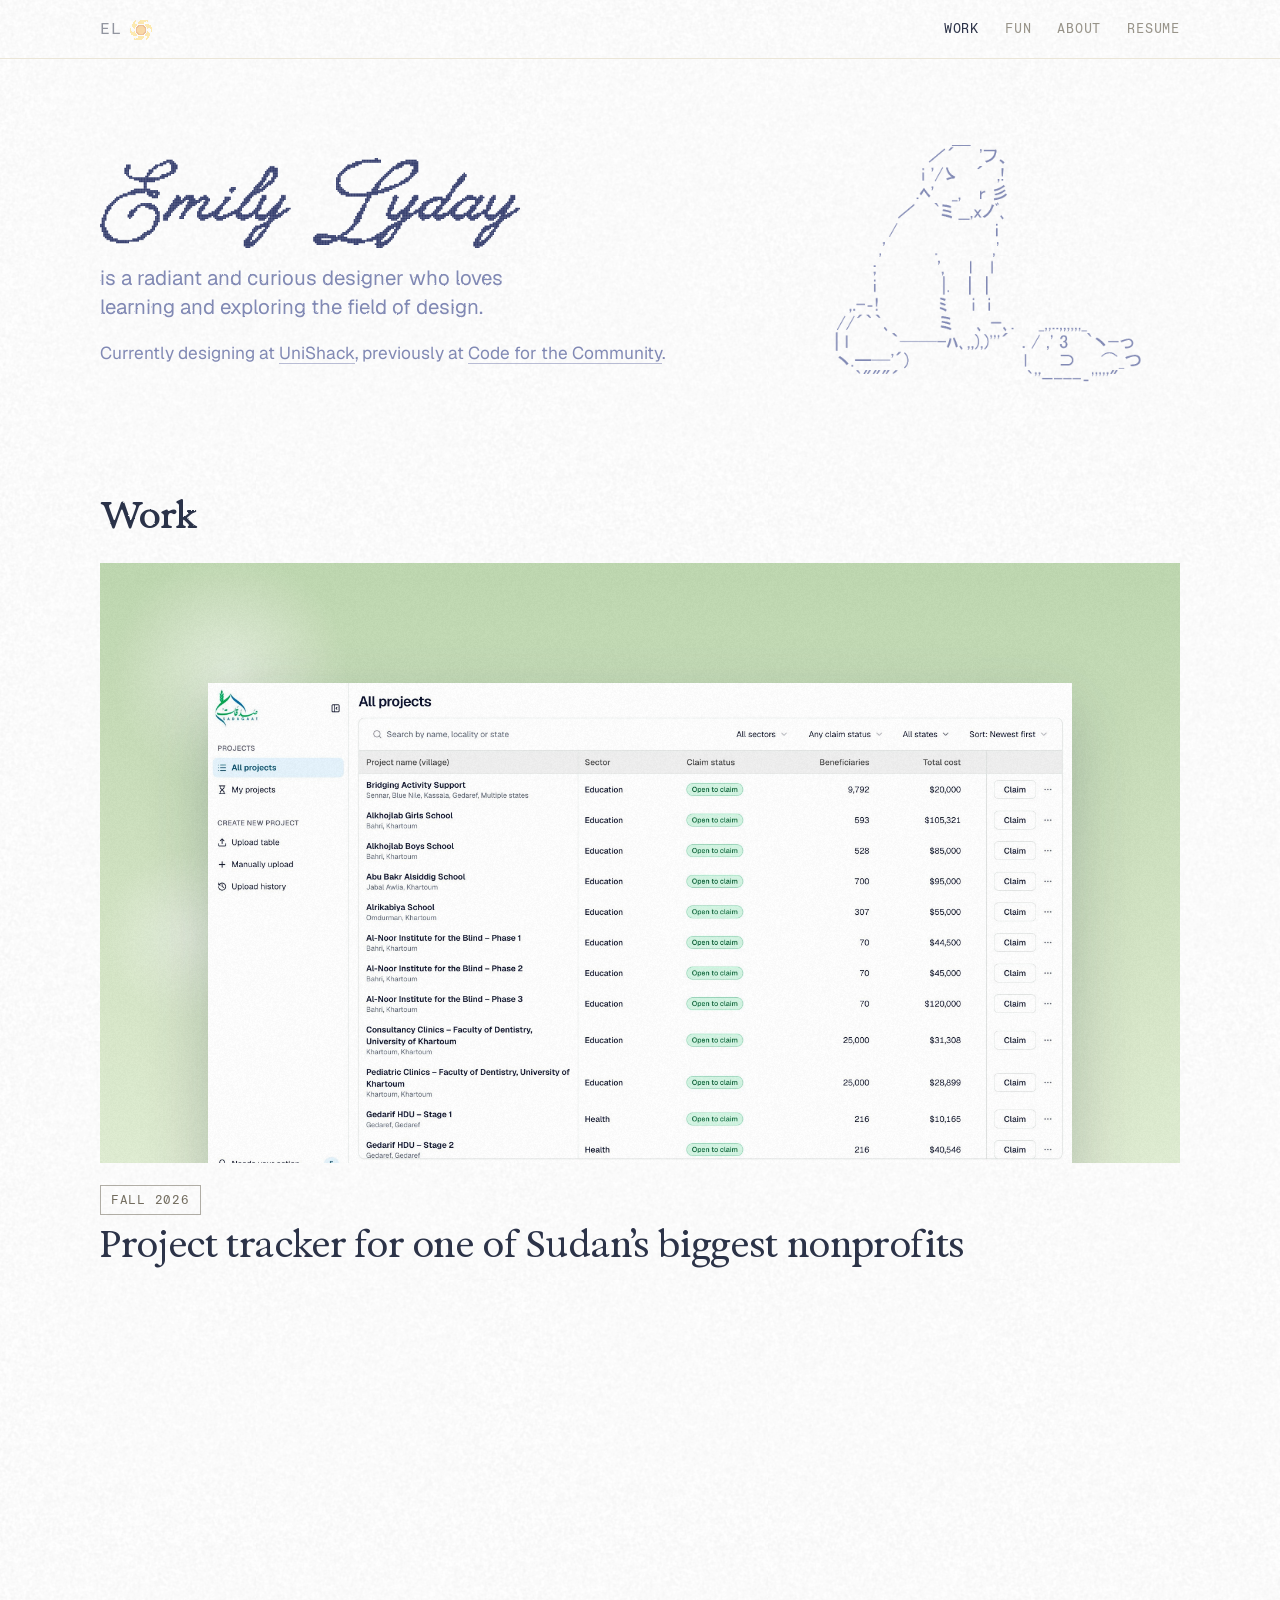
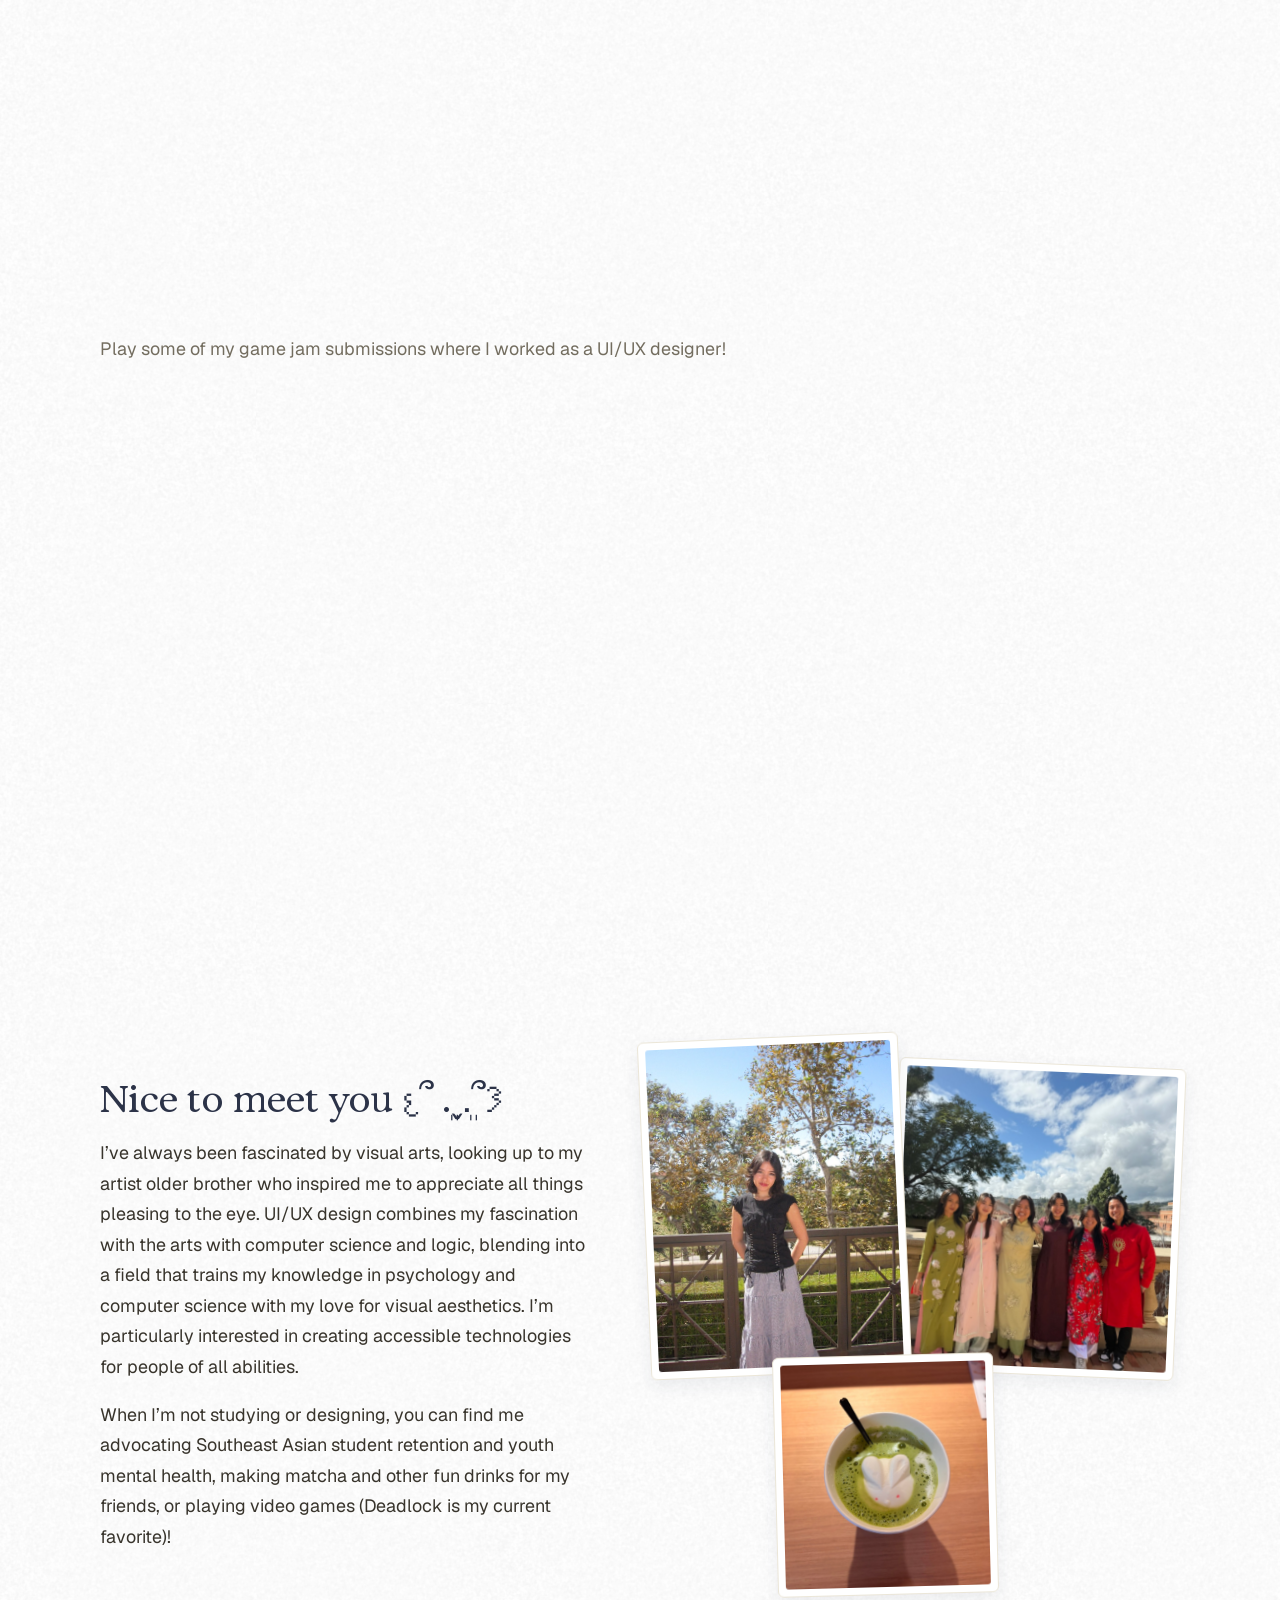
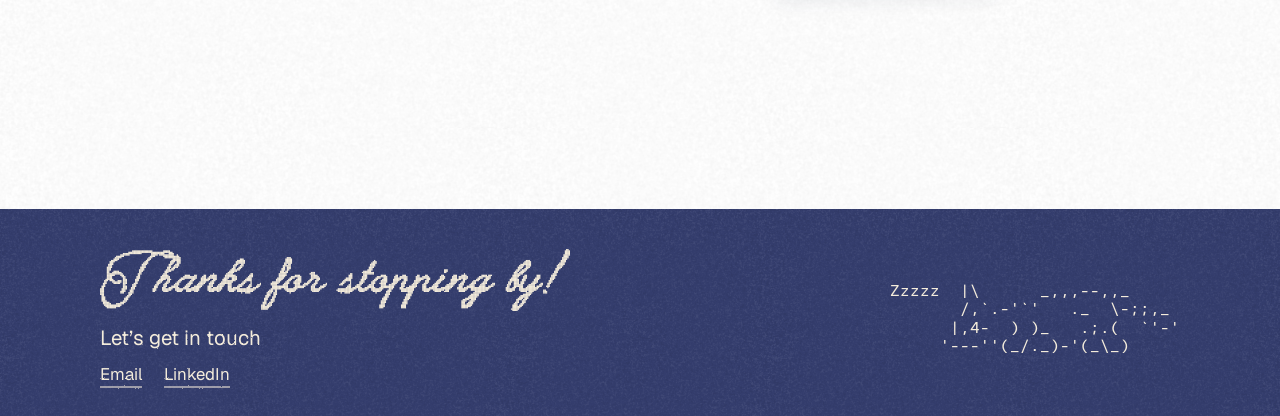
==== commit 3f906afd: "Add files via upload" ====
--- a/index.html
+++ b/index.html
@@ -1,34 +1,17 @@
-<!doctype html>
-<html lang="en">
-<head>
-<meta charset="utf-8">
-<meta name="viewport" content="width=device-width, initial-scale=1">
+<!doctype html><html><head><meta charset=utf8><meta name=viewport content="width=device-width,initial-scale=1,viewport-fit=cover"><style>:root{color-scheme:light;box-sizing:border-box;padding-top:env(safe-area-inset-top,0px);padding-bottom:env(safe-area-inset-bottom,0px)}html{scroll-padding-top:env(safe-area-inset-top,0px)}body{margin:0;padding:0;font:14px -apple-system,BlinkMacSystemFont,sans-serif;background:#fff;color:#000}img{max-width:100%}[hidden]:not([hidden=until-found i]){display:none!important}</style></head><body>
 <title>Emily Lyday | Portfolio</title>
-<meta name="description" content="Emily Lyday is a UCLA student who designs and engineers. UI/UX design, user research and full stack projects.">
-<meta name="theme-color" content="#f3ebda">
-<link rel="icon" href="favicon.ico?v=2" sizes="any">
-<link rel="icon" type="image/png" sizes="64x64" href="images/favicon-64.png?v=2">
-<link rel="icon" type="image/png" sizes="32x32" href="images/favicon-32.png?v=2">
-<link rel="apple-touch-icon" href="images/apple-touch-icon.png?v=2">
-<link rel="stylesheet" href="style.css">
-<script>try{if(localStorage.getItem("ely-theme")==="dark")document.documentElement.setAttribute("data-mode","dark")}catch(e){}</script>
-<script>try{history.scrollRestoration="manual";if(!location.hash){document.documentElement.classList.add("no-smooth");window.scrollTo(0,0)}}catch(e){}</script>
-</head>
-<body>
+<link rel="stylesheet" href="style.css"><script>try{if(localStorage.getItem("ely-theme")==="dark")document.documentElement.setAttribute("data-mode","dark")}catch(e){}</script><script>try{history.scrollRestoration="manual";if(!location.hash){document.documentElement.classList.add("no-smooth");window.scrollTo(0,0)}}catch(e){}</script>
+
 <svg width="0" height="0" style="position:absolute" aria-hidden="true" focusable="false">
   <filter id="rough" x="-2%" y="-5%" width="104%" height="110%"><feTurbulence type="fractalNoise" baseFrequency="1.3" numOctaves="2" seed="4" result="n"/><feDisplacementMap in="SourceGraphic" in2="n" scale="1.8" xChannelSelector="R" yChannelSelector="G"/></filter>
   <filter id="rough-soft" x="-2%" y="-10%" width="104%" height="120%"><feTurbulence type="fractalNoise" baseFrequency="1.4" numOctaves="2" seed="9" result="n"/><feDisplacementMap in="SourceGraphic" in2="n" scale="1.0" xChannelSelector="R" yChannelSelector="G"/></filter>
 </svg>
 <a class="skip-link" href="#main">Skip to content</a>
 
-<div class="intro top">
-  <h1>Emily Lyday is a radiant and curious designer-to-be.</h1>
-  <p class="now">Currently designing and learning at <a href="https://www.unishack.com/" target="_blank" rel="noopener">UniShack</a>. Previously at <a href="https://cftc-us.org/" target="_blank" rel="noopener">Code for the Community</a>.</p>
-</div>
 <aside class="sidebar">
   <div class="who">
   <div class="brand-wrap">
-    <a class="brand" href="index.html" aria-label="Emily Lyday, home"><div><strong>Emily Ly<span class="word">day</span></strong></div></a>
+    <a class="brand" href="index.html" aria-label="Emily Lyday, home"><div><strong>EL</strong></div></a>
     <button class="mode-btn" type="button" aria-label="Switch to dark mode" title="">
       <svg class="sun" viewBox="0 0 21 21" shape-rendering="crispEdges" aria-hidden="true"><rect x="12" y="4" width="1" height="1" fill="#ffc93a"/><rect x="6" y="18" width="1" height="1" fill="#ffc93a"/><rect x="4" y="9" width="1" height="1" fill="#ffc93a"/><rect x="5" y="1" width="1" height="1" fill="#ffc93a"/><rect x="17" y="12" width="1" height="1" fill="#ffc93a"/><rect x="19" y="9" width="1" height="1" fill="#ffc93a"/><rect x="10" y="6" width="1" height="1" fill="#e8761a"/><rect x="3" y="13" width="1" height="1" fill="#ffc93a"/><rect x="5" y="19" width="1" height="1" fill="#ffc93a"/><rect x="8" y="18" width="1" height="1" fill="#ffc93a"/><rect x="9" y="17" width="1" height="1" fill="#ffc93a"/><rect x="15" y="5" width="1" height="1" fill="#ffc93a"/><rect x="15" y="14" width="1" height="1" fill="#ffc93a"/><rect x="16" y="13" width="1" height="1" fill="#ffc93a"/><rect x="7" y="19" width="1" height="1" fill="#ffc93a"/><rect x="4" y="2" width="1" height="1" fill="#ffc93a"/><rect x="3" y="6" width="1" height="1" fill="#ffc93a"/><rect x="17" y="5" width="1" height="1" fill="#ffc93a"/><rect x="14" y="15" width="1" height="1" fill="#ffc93a"/><rect x="17" y="14" width="1" height="1" fill="#ffc93a"/><rect x="3" y="15" width="1" height="1" fill="#ffc93a"/><rect x="9" y="19" width="1" height="1" fill="#ffc93a"/><rect x="13" y="1" width="1" height="1" fill="#ffc93a"/><rect x="11" y="16" width="1" height="1" fill="#ffc93a"/><rect x="15" y="7" width="1" height="1" fill="#ffc93a"/><rect x="16" y="6" width="1" height="1" fill="#ffc93a"/><rect x="16" y="15" width="1" height="1" fill="#ffc93a"/><rect x="14" y="8" width="1" height="1" fill="#e8761a"/><rect x="17" y="7" width="1" height="1" fill="#ffc93a"/><rect x="8" y="4" width="1" height="1" fill="#ffc93a"/><rect x="3" y="8" width="1" height="1" fill="#ffc93a"/><rect x="9" y="3" width="1" height="1" fill="#ffc93a"/><rect x="5" y="5" width="1" height="1" fill="#ffc93a"/><rect x="17" y="16" width="1" height="1" fill="#ffc93a"/><rect x="5" y="14" width="1" height="1" fill="#ffc93a"/><rect x="0" y="9" width="1" height="1" fill="#ffc93a"/><rect x="6" y="6" width="1" height="1" fill="#ffc93a"/><rect x="16" y="8" width="1" height="1" fill="#ffc93a"/><rect x="15" y="18" width="1" height="1" fill="#ffc93a"/><rect x="16" y="17" width="1" height="1" fill="#ffc93a"/><rect x="18" y="14" width="1" height="1" fill="#ffc93a"/><rect x="20" y="8" width="1" height="1" fill="#ffc93a"/><rect x="14" y="1" width="1" height="1" fill="#ffc93a"/><rect x="5" y="7" width="1" height="1" fill="#ffc93a"/><rect x="19" y="6" width="1" height="1" fill="#ffc93a"/><rect x="11" y="2" width="1" height="1" fill="#ffc93a"/><rect x="4" y="18" width="1" height="1" fill="#ffc93a"/><rect x="16" y="1" width="1" height="1" fill="#ffc93a"/><rect x="1" y="12" width="1" height="1" fill="#ffc93a"/><rect x="18" y="7" width="1" height="1" fill="#ffc93a"/><rect x="20" y="10" width="1" height="1" fill="#ffc93a"/><rect x="3" y="3" width="1" height="1" fill="#ffc93a"/><rect x="14" y="12" width="1" height="1" fill="#e8761a"/><rect x="3" y="12" width="1" height="1" fill="#ffc93a"/><rect x="4" y="11" width="1" height="1" fill="#ffc93a"/><rect x="11" y="4" width="1" height="1" fill="#ffc93a"/><rect x="9" y="16" width="1" height="1" fill="#ffc93a"/><rect x="10" y="17" width="1" height="1" fill="#ffc93a"/><rect x="1" y="14" width="1" height="1" fill="#ffc93a"/><rect x="15" y="13" width="1" height="1" fill="#ffc93a"/><rect x="2" y="13" width="1" height="1" fill="#ffc93a"/><rect x="16" y="12" width="1" height="1" fill="#ffc93a"/><rect x="14" y="5" width="1" height="1" fill="#ffc93a"/><rect x="3" y="5" width="1" height="1" fill="#ffc93a"/><rect x="4" y="4" width="1" height="1" fill="#ffc93a"/><rect x="5" y="2" width="1" height="1" fill="#ffc93a"/><rect x="12" y="17" width="1" height="1" fill="#ffc93a"/><rect x="14" y="14" width="1" height="1" fill="#ffc93a"/><rect x="3" y="14" width="1" height="1" fill="#ffc93a"/><rect x="4" y="13" width="1" height="1" fill="#ffc93a"/><rect x="10" y="1" width="1" height="1" fill="#ffc93a"/><rect x="15" y="6" width="1" height="1" fill="#ffc93a"/><rect x="2" y="6" width="1" height="1" fill="#ffc93a"/><rect x="16" y="5" width="1" height="1" fill="#ffc93a"/><rect x="10" y="19" width="1" height="1" fill="#ffc93a"/><rect x="11" y="18" width="1" height="1" fill="#ffc93a"/><rect x="16" y="14" width="1" height="1" fill="#ffc93a"/><rect x="12" y="1" width="1" height="1" fill="#ffc93a"/><rect x="6" y="15" width="1" height="1" fill="#ffc93a"/><rect x="3" y="7" width="1" height="1" fill="#ffc93a"/><rect x="4" y="6" width="1" height="1" fill="#ffc93a"/><rect x="9" y="2" width="1" height="1" fill="#ffc93a"/><rect x="5" y="13" width="1" height="1" fill="#ffc93a"/><rect x="4" y="15" width="1" height="1" fill="#ffc93a"/><rect x="10" y="3" width="1" height="1" fill="#ffc93a"/><rect x="13" y="2" width="1" height="1" fill="#ffc93a"/><rect x="0" y="11" width="1" height="1" fill="#ffc93a"/><rect x="16" y="7" width="1" height="1" fill="#ffc93a"/><rect x="16" y="16" width="1" height="1" fill="#ffc93a"/><rect x="6" y="8" width="1" height="1" fill="#e8761a"/><rect x="12" y="3" width="1" height="1" fill="#ffc93a"/><rect x="5" y="6" width="1" height="1" fill="#ffc93a"/><rect x="4" y="8" width="1" height="1" fill="#ffc93a"/><rect x="19" y="8" width="1" height="1" fill="#ffc93a"/><rect x="8" y="17" width="1" height="1" fill="#ffc93a"/><rect x="10" y="14" width="1" height="1" fill="#e8761a"/><rect x="1" y="11" width="1" height="1" fill="#ffc93a"/><rect x="16" y="9" width="1" height="1" fill="#ffc93a"/><rect x="20" y="9" width="1" height="1" fill="#ffc93a"/><rect x="14" y="2" width="1" height="1" fill="#ffc93a"/><rect x="6" y="19" width="1" height="1" fill="#ffc93a"/><rect x="7" y="18" width="1" height="1" fill="#ffc93a"/><rect x="4" y="19" width="1" height="1" fill="#ffc93a"/><rect x="17" y="13" width="1" height="1" fill="#ffc93a"/><rect x="16" y="2" width="1" height="1" fill="#ffc93a"/><rect x="10" y="16" width="1" height="1" fill="#ffc93a"/><rect x="9" y="18" width="1" height="1" fill="#ffc93a"/><rect x="8" y="19" width="1" height="1" fill="#ffc93a"/><rect x="2" y="12" width="1" height="1" fill="#ffc93a"/><rect x="1" y="13" width="1" height="1" fill="#ffc93a"/><rect x="15" y="15" width="1" height="1" fill="#ffc93a"/><rect x="6" y="12" width="1" height="1" fill="#e8761a"/><rect x="20" y="11" width="1" height="1" fill="#ffc93a"/><rect x="3" y="4" width="1" height="1" fill="#ffc93a"/><rect x="4" y="3" width="1" height="1" fill="#ffc93a"/><rect x="12" y="16" width="1" height="1" fill="#ffc93a"/><rect x="4" y="12" width="1" height="1" fill="#ffc93a"/><rect x="17" y="6" width="1" height="1" fill="#ffc93a"/><rect x="8" y="3" width="1" height="1" fill="#ffc93a"/><rect x="17" y="15" width="1" height="1" fill="#ffc93a"/><rect x="2" y="5" width="1" height="1" fill="#ffc93a"/><rect x="10" y="18" width="1" height="1" fill="#ffc93a"/><rect x="11" y="17" width="1" height="1" fill="#ffc93a"/><rect x="2" y="14" width="1" height="1" fill="#ffc93a"/><rect x="6" y="5" width="1" height="1" fill="#ffc93a"/><rect x="6" y="14" width="1" height="1" fill="#ffc93a"/><rect x="18" y="13" width="1" height="1" fill="#ffc93a"/><rect x="14" y="6" width="1" height="1" fill="#ffc93a"/><rect x="4" y="5" width="1" height="1" fill="#ffc93a"/><rect x="4" y="14" width="1" height="1" fill="#ffc93a"/><rect x="17" y="8" width="1" height="1" fill="#ffc93a"/><rect x="10" y="2" width="1" height="1" fill="#ffc93a"/><rect x="9" y="4" width="1" height="1" fill="#ffc93a"/><rect x="11" y="1" width="1" height="1" fill="#ffc93a"/><rect x="17" y="17" width="1" height="1" fill="#ffc93a"/><rect x="5" y="15" width="1" height="1" fill="#ffc93a"/><rect x="0" y="10" width="1" height="1" fill="#ffc93a"/><rect x="2" y="7" width="1" height="1" fill="#ffc93a"/><rect x="15" y="1" width="1" height="1" fill="#ffc93a"/><rect x="18" y="6" width="1" height="1" fill="#ffc93a"/><rect x="12" y="2" width="1" height="1" fill="#ffc93a"/><rect x="15" y="19" width="1" height="1" fill="#ffc93a"/><rect x="16" y="18" width="1" height="1" fill="#ffc93a"/><rect x="18" y="15" width="1" height="1" fill="#ffc93a"/><rect x="4" y="7" width="1" height="1" fill="#ffc93a"/><rect x="19" y="7" width="1" height="1" fill="#ffc93a"/><rect x="10" y="4" width="1" height="1" fill="#ffc93a"/><rect x="11" y="3" width="1" height="1" fill="#ffc93a"/><rect x="8" y="16" width="1" height="1" fill="#ffc93a"/><rect x="0" y="12" width="1" height="1" fill="#ffc93a"/><rect x="16" y="11" width="1" height="1" fill="#ffc93a"/><rect x="18" y="8" width="1" height="1" fill="#ffc93a"/><rect x="8" y="6" width="1" height="1" fill="#e8761a"/><rect x="9" y="6" width="1" height="1" fill="#e8761a"/><rect x="11" y="6" width="1" height="1" fill="#e8761a"/><rect x="12" y="6" width="1" height="1" fill="#e8761a"/><rect x="7" y="7" width="1" height="1" fill="#e8761a"/><rect x="8" y="7" width="1" height="1" fill="#e8761a"/><rect x="9" y="7" width="1" height="1" fill="#f6a52b"/><rect x="10" y="7" width="1" height="1" fill="#f6a52b"/><rect x="11" y="7" width="1" height="1" fill="#f6a52b"/><rect x="12" y="7" width="1" height="1" fill="#e8761a"/><rect x="13" y="7" width="1" height="1" fill="#e8761a"/><rect x="7" y="8" width="1" height="1" fill="#e8761a"/><rect x="8" y="8" width="1" height="1" fill="#f6a52b"/><rect x="9" y="8" width="1" height="1" fill="#f6a52b"/><rect x="10" y="8" width="1" height="1" fill="#f6a52b"/><rect x="11" y="8" width="1" height="1" fill="#f6a52b"/><rect x="12" y="8" width="1" height="1" fill="#f6a52b"/><rect x="13" y="8" width="1" height="1" fill="#e8761a"/><rect x="6" y="9" width="1" height="1" fill="#e8761a"/><rect x="7" y="9" width="1" height="1" fill="#f6a52b"/><rect x="8" y="9" width="1" height="1" fill="#f6a52b"/><rect x="9" y="9" width="1" height="1" fill="#f6a52b"/><rect x="10" y="9" width="1" height="1" fill="#f6a52b"/><rect x="11" y="9" width="1" height="1" fill="#f6a52b"/><rect x="12" y="9" width="1" height="1" fill="#f6a52b"/><rect x="13" y="9" width="1" height="1" fill="#f6a52b"/><rect x="14" y="9" width="1" height="1" fill="#e8761a"/><rect x="6" y="10" width="1" height="1" fill="#e8761a"/><rect x="7" y="10" width="1" height="1" fill="#f6a52b"/><rect x="8" y="10" width="1" height="1" fill="#f6a52b"/><rect x="9" y="10" width="1" height="1" fill="#f6a52b"/><rect x="10" y="10" width="1" height="1" fill="#f6a52b"/><rect x="11" y="10" width="1" height="1" fill="#f6a52b"/><rect x="12" y="10" width="1" height="1" fill="#f6a52b"/><rect x="13" y="10" width="1" height="1" fill="#f6a52b"/><rect x="14" y="10" width="1" height="1" fill="#e8761a"/><rect x="6" y="11" width="1" height="1" fill="#e8761a"/><rect x="7" y="11" width="1" height="1" fill="#f6a52b"/><rect x="8" y="11" width="1" height="1" fill="#f6a52b"/><rect x="9" y="11" width="1" height="1" fill="#f6a52b"/><rect x="10" y="11" width="1" height="1" fill="#f6a52b"/><rect x="11" y="11" width="1" height="1" fill="#f6a52b"/><rect x="12" y="11" width="1" height="1" fill="#f6a52b"/><rect x="13" y="11" width="1" height="1" fill="#f6a52b"/><rect x="14" y="11" width="1" height="1" fill="#e8761a"/><rect x="7" y="12" width="1" height="1" fill="#e8761a"/><rect x="8" y="12" width="1" height="1" fill="#f6a52b"/><rect x="9" y="12" width="1" height="1" fill="#f6a52b"/><rect x="10" y="12" width="1" height="1" fill="#f6a52b"/><rect x="11" y="12" width="1" height="1" fill="#f6a52b"/><rect x="12" y="12" width="1" height="1" fill="#f6a52b"/><rect x="13" y="12" width="1" height="1" fill="#e8761a"/><rect x="7" y="13" width="1" height="1" fill="#e8761a"/><rect x="8" y="13" width="1" height="1" fill="#e8761a"/><rect x="9" y="13" width="1" height="1" fill="#f6a52b"/><rect x="10" y="13" width="1" height="1" fill="#f6a52b"/><rect x="11" y="13" width="1" height="1" fill="#f6a52b"/><rect x="12" y="13" width="1" height="1" fill="#e8761a"/><rect x="13" y="13" width="1" height="1" fill="#e8761a"/><rect x="8" y="14" width="1" height="1" fill="#e8761a"/><rect x="9" y="14" width="1" height="1" fill="#e8761a"/><rect x="11" y="14" width="1" height="1" fill="#e8761a"/><rect x="12" y="14" width="1" height="1" fill="#e8761a"/></svg>
       <svg class="moon" viewBox="0 0 15 15" shape-rendering="crispEdges" aria-hidden="true"><rect x="6" y="12" width="1" height="1" fill="#dfe7ff"/><rect x="3" y="4" width="1" height="1" fill="#dfe7ff"/><rect x="4" y="3" width="1" height="1" fill="#dfe7ff"/><rect x="4" y="9" width="1" height="1" fill="#dfe7ff"/><rect x="3" y="7" width="1" height="1" fill="#dfe7ff"/><rect x="5" y="4" width="1" height="1" fill="#8ea8f2"/><rect x="4" y="6" width="1" height="1" fill="#ffffff"/><rect x="4" y="12" width="1" height="1" fill="#8ea8f2"/><rect x="5" y="1" width="1" height="1" fill="#8ea8f2"/><rect x="5" y="7" width="1" height="1" fill="#8ea8f2"/><rect x="3" y="10" width="1" height="1" fill="#dfe7ff"/><rect x="5" y="13" width="1" height="1" fill="#8ea8f2"/><rect x="5" y="10" width="1" height="1" fill="#dfe7ff"/><rect x="8" y="12" width="1" height="1" fill="#ffffff"/><rect x="1" y="6" width="1" height="1" fill="#8ea8f2"/><rect x="9" y="11" width="1" height="1" fill="#dfe7ff"/><rect x="2" y="5" width="1" height="1" fill="#dfe7ff"/><rect x="2" y="11" width="1" height="1" fill="#8ea8f2"/><rect x="1" y="9" width="1" height="1" fill="#8ea8f2"/><rect x="11" y="11" width="1" height="1" fill="#8ea8f2"/><rect x="2" y="8" width="1" height="1" fill="#dfe7ff"/><rect x="10" y="12" width="1" height="1" fill="#8ea8f2"/><rect x="6" y="2" width="1" height="1" fill="#8ea8f2"/><rect x="7" y="1" width="1" height="1" fill="#8ea8f2"/><rect x="6" y="11" width="1" height="1" fill="#dfe7ff"/><rect x="7" y="10" width="1" height="1" fill="#dfe7ff"/><rect x="6" y="8" width="1" height="1" fill="#8ea8f2"/><rect x="7" y="13" width="1" height="1" fill="#8ea8f2"/><rect x="4" y="2" width="1" height="1" fill="#8ea8f2"/><rect x="4" y="5" width="1" height="1" fill="#dfe7ff"/><rect x="3" y="3" width="1" height="1" fill="#dfe7ff"/><rect x="3" y="9" width="1" height="1" fill="#dfe7ff"/><rect x="5" y="6" width="1" height="1" fill="#8ea8f2"/><rect x="4" y="8" width="1" height="1" fill="#dfe7ff"/><rect x="3" y="6" width="1" height="1" fill="#dfe7ff"/><rect x="5" y="3" width="1" height="1" fill="#8ea8f2"/><rect x="5" y="9" width="1" height="1" fill="#dfe7ff"/><rect x="4" y="11" width="1" height="1" fill="#dfe7ff"/><rect x="3" y="12" width="1" height="1" fill="#8ea8f2"/><rect x="5" y="12" width="1" height="1" fill="#dfe7ff"/><rect x="8" y="11" width="1" height="1" fill="#dfe7ff"/><rect x="9" y="10" width="1" height="1" fill="#8ea8f2"/><rect x="2" y="4" width="1" height="1" fill="#8ea8f2"/><rect x="10" y="11" width="1" height="1" fill="#8ea8f2"/><rect x="2" y="7" width="1" height="1" fill="#dfe7ff"/><rect x="1" y="5" width="1" height="1" fill="#8ea8f2"/><rect x="6" y="1" width="1" height="1" fill="#8ea8f2"/><rect x="2" y="10" width="1" height="1" fill="#8ea8f2"/><rect x="1" y="8" width="1" height="1" fill="#8ea8f2"/><rect x="7" y="9" width="1" height="1" fill="#8ea8f2"/><rect x="6" y="13" width="1" height="1" fill="#8ea8f2"/><rect x="7" y="12" width="1" height="1" fill="#dfe7ff"/><rect x="6" y="10" width="1" height="1" fill="#dfe7ff"/><rect x="3" y="2" width="1" height="1" fill="#8ea8f2"/><rect x="4" y="7" width="1" height="1" fill="#dfe7ff"/><rect x="3" y="5" width="1" height="1" fill="#dfe7ff"/><rect x="5" y="2" width="1" height="1" fill="#dfe7ff"/><rect x="4" y="4" width="1" height="1" fill="#dfe7ff"/><rect x="4" y="10" width="1" height="1" fill="#dfe7ff"/><rect x="3" y="8" width="1" height="1" fill="#ffffff"/><rect x="5" y="5" width="1" height="1" fill="#8ea8f2"/><rect x="3" y="11" width="1" height="1" fill="#dfe7ff"/><rect x="5" y="11" width="1" height="1" fill="#ffffff"/><rect x="5" y="8" width="1" height="1" fill="#dfe7ff"/><rect x="9" y="12" width="1" height="1" fill="#8ea8f2"/><rect x="8" y="10" width="1" height="1" fill="#8ea8f2"/><rect x="2" y="3" width="1" height="1" fill="#8ea8f2"/><rect x="2" y="9" width="1" height="1" fill="#dfe7ff"/><rect x="1" y="7" width="1" height="1" fill="#8ea8f2"/><rect x="8" y="13" width="1" height="1" fill="#8ea8f2"/><rect x="2" y="6" width="1" height="1" fill="#dfe7ff"/><rect x="7" y="11" width="1" height="1" fill="#dfe7ff"/><rect x="6" y="9" width="1" height="1" fill="#ffffff"/><rect x="11" y="3" width="1" height="1" fill="#ffffff"/><rect x="11" y="2" width="1" height="1" fill="#ffffff"/><rect x="11" y="4" width="1" height="1" fill="#ffffff"/><rect x="10" y="3" width="1" height="1" fill="#ffffff"/><rect x="12" y="3" width="1" height="1" fill="#ffffff"/><rect x="13" y="8" width="1" height="1" fill="#ffffff"/></svg>
@@ -37,6 +20,17 @@
   </div>
   <nav class="nav" aria-label="Main"><a href="index.html#work" aria-current="page">Work</a><a href="index.html#fun">Fun</a><a href="index.html#about">About</a><a href="https://drive.google.com/file/d/1LGJn-L7d2427BBT8dPzJORIcfLCsGXEi/view?usp=sharing" target="_blank" rel="noopener">Resume</a></nav>
 </aside>
+<div class="intro top">
+  <div class="hero-row">
+    <div class="hero-text">
+      <div class="script-name" aria-hidden="true"></div>
+      <h1 class="after-name"><span class="vh">Emily Lyday </span>is a radiant and curious designer who loves learning and exploring the field of design.</h1>
+      <p class="now">Currently designing at <a href="https://www.unishack.com/" target="_blank" rel="noopener">UniShack</a>, previously at <a href="https://cftc-us.org/" target="_blank" rel="noopener">Code for the Community</a>.</p>
+    </div>
+    <div class="paw-cat" role="img" aria-label="A cat reaching over to pat a sleeping cat"><span class="pc pc-a"></span><span class="pc pc-b"></span></div>
+  </div>
+</div>
+
 <main id="main" class="main ">
 
 
@@ -67,7 +61,7 @@
   <div class="about-text">
     <h2 id="about-h">Nice to meet you 𐔌՞ ܸ.ˬ.ܸ՞𐦯</h2>
     <p>I&rsquo;ve always been fascinated by visual arts, looking up to my artist older brother who inspired me to appreciate all things pleasing to the eye. UI/UX design combines my fascination with the arts with computer science and logic, blending into a field that trains my knowledge in psychology and computer science with my love for visual aesthetics. I&rsquo;m particularly interested in creating accessible technologies for people of all abilities.</p>
-    <p>When I&rsquo;m not studying or designing, you can find me advocating for Southeast Asian student retention, youth mental health, making matcha and other fun drinks for my friends, or playing video games (Deadlock is my current favorite)!</p>
+    <p>When I&rsquo;m not studying or designing, you can find me advocating Southeast Asian student retention and youth mental health, making matcha and other fun drinks for my friends, or playing video games (Deadlock is my current favorite)!</p>
   </div>
   <div class="collage" aria-label="Photos of Emily">
     <div class="c1"><div class="shot" data-src="images/about-1" data-alt="Emily" ><div class="shot-ph"><span><b>photo 1</b>images/about-1.png</span></div></div></div>
@@ -80,12 +74,11 @@
 </main>
 <footer class="foot-band">
   <div class="foot-in">
-    <div class="foot-text"><h2>Thank you for stopping by!</h2><div class="foot-contact"><h3>Let&rsquo;s get in touch</h3><div class="foot-links"><a href="mailto:emilyday@g.ucla.edu">Email</a><a href="https://www.linkedin.com/in/emily-lyday-017a98219" target="_blank" rel="noopener">LinkedIn</a></div></div></div>
-    <div class="foot-pick"><p class="foot-sub">take a flower to-go?</p></div>
-    <canvas class="bouquet" role="img" aria-label="A stitched bouquet of pink tulips. Click a flower to pick one."></canvas>
+    <div class="foot-text"><h2 class="foot-script"><span class="vh">Thanks for stopping by!</span></h2><div class="foot-contact"><h3>Let&rsquo;s get in touch</h3><div class="foot-links"><a href="mailto:emilyday@g.ucla.edu">Email</a><a href="https://www.linkedin.com/in/emily-lyday-017a98219" target="_blank" rel="noopener">LinkedIn</a></div></div></div>
+    <div class="foot-cat" aria-hidden="true"><pre class="k-art"><span class="k-row"><span class="z-z"><span class="z0">Z</span><span class="z1">z</span><span class="z2">z</span><span class="z3">z</span><span class="z4">z</span></span>  |\      _,,,--,,_</span><span class="k-row">       /,`.-'`'   ._  \-;;,_</span><span class="k-row">      |,4-  ) )_   .;.(  <span class="k-end">`'-'</span></span><span class="k-row">     '---''(_/._)-'(_\_)</span></pre></div>
   </div>
 </footer>
 
 <script src="script.js"></script>
-</body>
-</html>
+
+</body></html>
--- a/style.css
+++ b/style.css
@@ -487,7 +487,7 @@
 .ba-row figure { margin: 0; }
 .ba-notes h3 { margin: 0 0 22px; font-family: var(--display); font-size: 1.5rem; font-weight: 700; letter-spacing: -.01em; color: var(--navy); text-transform: none; }
 .ba-notes .ba-list li { display: block; padding: 0 0 22px; }
-.ba-notes .ba-list li::before { content: counter(ba, decimal-leading-zero) "\00a0\00a0"; float: none; font-family: var(--display); font-style: italic; font-size: 1.15rem; color: var(--muted); padding: 0; }
+.ba-notes .ba-list li::before { content: none; float: none; font-family: var(--display); font-style: italic; font-size: 1.15rem; color: var(--muted); padding: 0; }
 .ba-notes .ba-list b { display: inline; font-family: var(--display); font-style: italic; font-weight: 400; font-size: 1.15rem; color: var(--muted); }
 .ba-notes .ba-list span { display: block; margin-top: 6px; font-size: 1.15rem; line-height: 1.45; color: var(--ink); }
 @media (max-width: 1100px) { .ba-row { grid-template-columns: 1fr; gap: 24px; } }
@@ -888,3 +888,169 @@
 .wk-media .shot[data-src="images/waddle-waddle-glide"] > img { object-position: 33% 50%; }
 .wk-media .shot[data-src="images/heart-crossed"] > img { object-position: 50% 20%; }
 html.no-smooth { scroll-behavior: auto !important; }
+
+/* Stitched name in the homepage header band (Great Vibes, SIL Open Font License) */
+@font-face { font-family: "Great Vibes"; src: url("fonts/great-vibes-latin-400-normal.woff2") format("woff2"); font-weight: 400; font-style: normal; font-display: swap; }
+.stitch-name { position: relative; z-index: 1; width: min(100%, 760px); aspect-ratio: 760 / 170; margin: 0 auto 10px; --stitch-thread: #f4ecdb; --stitch-thread-2: #dcd0b8; }
+.stitch-name canvas { position: absolute; inset: 0; display: block; width: 100%; height: 100%; touch-action: pan-y; }
+.intro.top h1.after-name { max-width: 22em; margin-left: auto; margin-right: auto; text-align: center; font-size: clamp(1.2rem, 2vw, 1.7rem); line-height: 1.3; text-wrap: balance; }
+/* Script name in the homepage header: the name image tinted cream with a mask */
+.script-name { position: relative; z-index: 1; width: min(90%, 450px); aspect-ratio: 1581 / 351; margin: 0 auto 18px; background: #f4ecdb; -webkit-mask: url("images/name-script-v2.png") center / contain no-repeat; mask: url("images/name-script-v2.png") center / contain no-repeat; }
+.vh { position: absolute; width: 1px; height: 1px; overflow: hidden; clip: rect(0 0 0 0); clip-path: inset(50%); white-space: nowrap; }
+
+/* Header: left-aligned text with a small animated kaomoji cat on the right */
+.intro.top .hero-row { position: relative; z-index: 1; display: flex; align-items: center; justify-content: space-between; gap: clamp(18px, 3vw, 44px); width: 100%; max-width: 1080px; margin: 0 auto; }
+.intro.top .hero-text { flex: 0 1 640px; min-width: 0; display: flex; flex-direction: column; align-items: flex-start; text-align: left; }
+.intro.top .hero-text .script-name { width: min(100%, 420px); aspect-ratio: 1540 / 344; margin: 0 auto 14px 0; -webkit-mask-image: url("images/name-script-v3.png"); mask-image: url("images/name-script-v3.png"); }
+.intro.top .hero-text h1.after-name { margin: 0; text-align: left; max-width: 21em; }
+.intro.top .hero-text .now { margin: 18px 0 0; text-align: left; max-width: 36em; }
+.kitty { position: relative; flex: none; align-self: center; font-family: "Hiragino Sans", "Hiragino Kaku Gothic ProN", "MS PGothic", "Noto Sans CJK JP", "Noto Sans JP", "Yu Gothic", "Meiryo", sans-serif; font-size: clamp(.62rem, .85vw, .8rem); line-height: 1.12; color: #f4ecdb; cursor: pointer; user-select: none; transform-origin: 50% 100%; animation: k-breathe 3.6s ease-in-out infinite; }
+.kitty .k-art { margin: 0; font: inherit; white-space: pre; text-align: left; transform: scaleX(-1); }
+.kitty .k-row { display: block; }
+.kitty .k-ear { transform-origin: 75% 100%; }
+.kitty .k-cheek { position: relative; left: .4em; }
+.kitty .k-jaw { position: relative; top: -.12em; }
+
+/* Navbar: Approach Mono Regular */
+@font-face { font-family: "Approach Mono"; src: url("fonts/approach-mono-regular.woff2") format("woff2"); font-weight: 400; font-style: normal; font-display: swap; }
+.brand strong, .brand .word, .nav a, .nav a[aria-current="page"] { font-family: "Approach Mono", ui-monospace, monospace; font-weight: 400; font-style: normal; font-synthesis: none; }
+.brand strong { font-size: .98rem; letter-spacing: 0; }
+.nav a { font-size: .82rem; text-transform: uppercase; letter-spacing: .06em; }
+.brand strong { letter-spacing: .06em; }
+
+/* Header tagline and "currently" line share one muted cream */
+.intro.top .hero-text h1.after-name, .intro.top .hero-text .now, .intro.top .hero-text .now a { color: rgba(244,236,219,.62); }
+.intro.top .hero-text .now a { text-decoration-color: rgba(244,236,219,.4); }
+.intro.top .hero-text .now a:hover { color: #f4ecdb; text-decoration-color: #f4ecdb; }
+
+/* Header name v4 with a subtle satin-stitch texture: fine diagonal threads in two creams, clipped to the letters */
+.intro.top .hero-text .script-name {
+  aspect-ratio: 1575 / 342;
+  -webkit-mask-image: url("images/name-script-v4.png"); mask-image: url("images/name-script-v4.png");
+  background-color: #f4ecdb;
+  background-image:
+    repeating-linear-gradient(115deg, rgba(196,182,156,.0) 0 1.6px, rgba(196,182,156,.55) 1.6px 2.3px, rgba(196,182,156,0) 2.3px 3.2px),
+    repeating-linear-gradient(25deg, rgba(255,255,255,.0) 0 5px, rgba(255,255,255,.18) 5px 6px);
+}
+
+/* Header name: pixelated, cross-stitch-chart style (each square is one stitch) */
+.intro.top .hero-text .script-name {
+  aspect-ratio: 260 / 56;
+  -webkit-mask-image: url("images/name-pixel-4.png"); mask-image: url("images/name-pixel-4.png");
+  background-image: none; background-color: #f4ecdb;
+}
+
+/* Tagline uses the same sans as the "Currently designing" line */
+.intro.top .hero-text h1.after-name { font-family: var(--font); font-weight: 400; font-size: clamp(1.15rem, 1.6vw, 1.4rem); line-height: 1.45; letter-spacing: 0; }
+
+/* Footer thank-you: pixel-stitched script, same grid as the header name */
+.foot-text h2.foot-script { width: min(100%, 560px); aspect-ratio: 350 / 46; margin: 0; background: #f4ecdb; -webkit-mask: url("images/thanks-pixel-2.png") left center / contain no-repeat; mask: url("images/thanks-pixel-2.png") left center / contain no-repeat; white-space: normal; }
+.kitty.twitch .k-ear { animation: k-ear .4s ease-in-out; }
+
+.kitty .k-heart { position: absolute; top: -.1em; right: .1em; font-size: .55em; opacity: 0; pointer-events: none; }
+.kitty.love .k-heart { animation: k-heart 1.1s ease-out; }
+@keyframes k-breathe { 0%, 100% { transform: scale(1, 1); } 50% { transform: scale(1.012, 1.03); } }
+@keyframes k-swish { 0%, 100% { transform: rotate(0); } 50% { transform: rotate(-5deg); } }
+@keyframes k-tail { 0%, 100% { transform: rotate(-10deg); } 50% { transform: rotate(16deg); } }
+@keyframes k-ear { 0%, 100% { transform: rotate(0); } 35% { transform: rotate(-12deg); } 70% { transform: rotate(5deg); } }
+@keyframes k-heart { 0% { opacity: 0; transform: translateY(.4em) scale(.6); } 25% { opacity: 1; } 100% { opacity: 0; transform: translateY(-1.4em) scale(1.1); } }
+@media (prefers-reduced-motion: reduce) { .kitty, .kitty .k-t, .kitty.twitch .k-ear, .kitty.love .k-heart { animation: none; } }
+@media (max-width: 640px) {
+  .intro.top .hero-row { flex-direction: column; align-items: stretch; gap: 8px; }
+  .intro.top .hero-text { flex: none; width: 100%; }
+  .kitty { order: -1; align-self: flex-end; font-size: .58rem; }
+}
+
+
+/* Header: navbar on top, cream band, navy name, light-navy tagline and cat */
+.intro.top { background-color: #f4ecdb; background-image: url("images/grain.png"); background-size: 512px 512px; color: #343d6d; margin-top: 0; }
+.intro.top .hero-text .script-name { background-color: #343d6d; }
+.intro.top .hero-text h1.after-name, .intro.top .hero-text .now, .intro.top .hero-text .now a { color: #8189b4; }
+.intro.top .hero-text .now a { text-decoration-color: rgba(129,137,180,.55); }
+.intro.top .hero-text .now a:hover { color: #343d6d; text-decoration-color: #343d6d; }
+.intro.top .kitty { color: #8189b4; }
+html[data-mode="dark"] .intro.top { background-color: #262c52; background-image: url("images/grain-navy.png"); background-size: 256px 256px; }
+html[data-mode="dark"] .intro.top .hero-text .script-name { background-color: #f4ecdb; }
+html[data-mode="dark"] .intro.top .hero-text h1.after-name, html[data-mode="dark"] .intro.top .hero-text .now, html[data-mode="dark"] .intro.top .hero-text .now a, html[data-mode="dark"] .intro.top .kitty { color: rgba(244,236,219,.62); }
+html[data-mode="dark"] .intro.top .hero-text .now a:hover { color: #f4ecdb; text-decoration-color: #f4ecdb; }
+
+/* Header blends into the page: no band of its own */
+.intro.top, html[data-mode="dark"] .intro.top { background: transparent; }
+
+/* Navbar slides up out of view while scrolling down, back in when scrolling up */
+.sidebar { transition: transform .32s ease; will-change: transform; }
+.sidebar.nav-away { transform: translateY(-100%); }
+
+
+/* Header cat: a bit bigger, nudged in from the right edge */
+.intro.top .kitty { font-size: clamp(.78rem, 1.05vw, 1rem); margin-right: clamp(24px, 5vw, 72px); }
+@media (max-width: 640px) { .intro.top .kitty { font-size: .7rem; margin-right: 16px; } }
+
+/* Cat: no breathing; just a small flick of the tail tip */
+.intro.top .kitty { animation: none; }
+.kitty .k-tip { display: inline-block; transform-origin: 0 100%; animation: k-flick 3.2s ease-in-out infinite; }
+.kitty:hover .k-tip { animation-duration: 1.2s; }
+@keyframes k-flick { 0%, 55%, 100% { transform: rotate(0); } 70% { transform: rotate(-14deg); } 85% { transform: rotate(4deg); } }
+@media (prefers-reduced-motion: reduce) { .kitty .k-tip { animation: none; } }
+
+/* Tail ends swing together: the curled tip and the bottom loop */
+.kitty .k-end { display: inline-block; transform-origin: 0 0; animation: k-swing 3.2s ease-in-out infinite; }
+.kitty:hover .k-end { animation-duration: 1.2s; }
+@keyframes k-swing { 0%, 55%, 100% { transform: rotate(0); } 70% { transform: rotate(9deg); } 85% { transform: rotate(-3deg); } }
+@media (prefers-reduced-motion: reduce) { .kitty .k-end { animation: none; } }
+.kitty .k-tip, .kitty:hover .k-tip { animation: none; transform: none; }   /* inner curl stays still; only the end swings */
+
+/* Sleeping cat (replaces the sitting cat): monospace ASCII, drifting Zzzzz, a lazy tail-end swish */
+.kitty.sleepy { font-family: "Approach Mono", ui-monospace, Menlo, Consolas, monospace; line-height: 1.2; animation: none; }
+.intro.top .kitty.sleepy { font-size: clamp(.82rem, 1.1vw, 1.02rem); }
+.kitty.sleepy .k-art { transform: none; }
+.kitty.sleepy .z-z span { display: inline-block; animation: k-zz 3.6s ease-in-out infinite; }
+.kitty.sleepy .z-z .z1 { animation-delay: .25s; } .kitty.sleepy .z-z .z2 { animation-delay: .5s; }
+.kitty.sleepy .z-z .z3 { animation-delay: .75s; } .kitty.sleepy .z-z .z4 { animation-delay: 1s; }
+@keyframes k-zz { 0%, 100% { opacity: .35; transform: translateY(0); } 40% { opacity: 1; transform: translateY(-.18em); } }
+.kitty.sleepy .k-end { display: inline-block; transform-origin: 0 50%; animation: k-swish2 3.4s ease-in-out infinite; }
+@keyframes k-swish2 { 0%, 55%, 100% { transform: rotate(0); } 70% { transform: rotate(-12deg); } 85% { transform: rotate(4deg); } }
+.kitty.sleepy .k-heart { top: -.6em; right: auto; left: 44%; }
+@media (max-width: 640px) { .intro.top .kitty.sleepy { font-size: .74rem; } }
+@media (prefers-reduced-motion: reduce) { .kitty.sleepy .z-z span, .kitty.sleepy .k-end { animation: none; } }
+
+/* Header cat: two-frame ASCII animation (a cat reaching over to pat a sleeping cat), drawn from images/cat-a.png and cat-b.png */
+.paw-cat { position: relative; flex: none; align-self: center; width: clamp(220px, 24vw, 320px); aspect-ratio: 800 / 624; margin-right: clamp(0px, 3vw, 48px); }
+.paw-cat .pc { position: absolute; inset: 0; background: #8189b4; -webkit-mask: url("images/cat-a.png") center / contain no-repeat; mask: url("images/cat-a.png") center / contain no-repeat; }
+.paw-cat .pc-b { -webkit-mask-image: url("images/cat-b.png"); mask-image: url("images/cat-b.png"); opacity: 0; }
+.paw-cat .pc-a { animation: pc-a 2.6s steps(1, end) infinite; }
+.paw-cat .pc-b { animation: pc-b 2.6s steps(1, end) infinite; }
+@keyframes pc-a { 0% { opacity: 1; } 62% { opacity: 0; } 100% { opacity: 1; } }
+@keyframes pc-b { 0% { opacity: 0; } 62% { opacity: 1; } 100% { opacity: 0; } }
+html[data-mode="dark"] .paw-cat .pc { background: rgba(244,236,219,.62); }
+@media (max-width: 640px) { .paw-cat { order: -1; align-self: flex-end; width: 200px; margin-right: 0; } }
+@media (prefers-reduced-motion: reduce) { .paw-cat .pc-a, .paw-cat .pc-b { animation: none; } }
+
+/* Footer: the sleeping cat in place of the bouquet */
+.foot-cat { align-self: center; padding-bottom: 28px; color: #f4ecdb; font-family: "Approach Mono", ui-monospace, Menlo, Consolas, monospace; font-size: clamp(.9rem, 1.2vw, 1.1rem); line-height: 1.2; }
+.foot-cat .k-art { margin: 0; font: inherit; white-space: pre; }
+.foot-cat .k-row { display: block; }
+.foot-cat .z-z span { display: inline-block; animation: k-zz 3.6s ease-in-out infinite; }
+.foot-cat .z-z .z1 { animation-delay: .25s; } .foot-cat .z-z .z2 { animation-delay: .5s; }
+.foot-cat .z-z .z3 { animation-delay: .75s; } .foot-cat .z-z .z4 { animation-delay: 1s; }
+.foot-cat .k-end { display: inline-block; transform-origin: 0 50%; animation: k-swish2 3.4s ease-in-out infinite; }
+.foot-in { grid-template-columns: minmax(0, 1fr) auto; }
+@media (max-width: 860px) { .foot-in { grid-template-columns: 1fr; } .foot-cat { padding-bottom: 32px; font-size: .8rem; } }
+@media (prefers-reduced-motion: reduce) { .foot-cat .z-z span, .foot-cat .k-end { animation: none; } }
+
+/* Footer contact: same textured sans as the header tagline */
+.foot-contact h3, .foot-links a { font-family: var(--font); font-weight: 400; letter-spacing: 0; filter: url(#rough); }
+.foot-contact h3 { font-size: clamp(1.15rem, 1.6vw, 1.4rem); line-height: 1.45; }
+.foot-links a { font-size: 1.05rem; }
+.foot-links a { border-bottom: 0; text-decoration: underline; text-decoration-thickness: 1.5px; text-underline-offset: 6px; text-decoration-color: rgba(244,236,219,.55); }
+.foot-links a:hover { text-decoration-color: #f4ecdb; }
+
+/* Footer: slightly smaller script, contact block tucked closer */
+.foot-text h2.foot-script { width: min(100%, 470px); }
+.foot-contact { margin-top: 12px; }
+
+/* Project date tags: the navbar's monospace */
+.wk-tags li { font-family: "Approach Mono", ui-monospace, monospace; font-weight: 400; font-size: .76rem; letter-spacing: .06em; }
+.sidebar:focus-within { transform: none; }
+@media (max-width: 860px) { .sidebar { position: sticky; top: 0; z-index: 30; } }
+@media (prefers-reduced-motion: reduce) { .sidebar { transition: none; } }
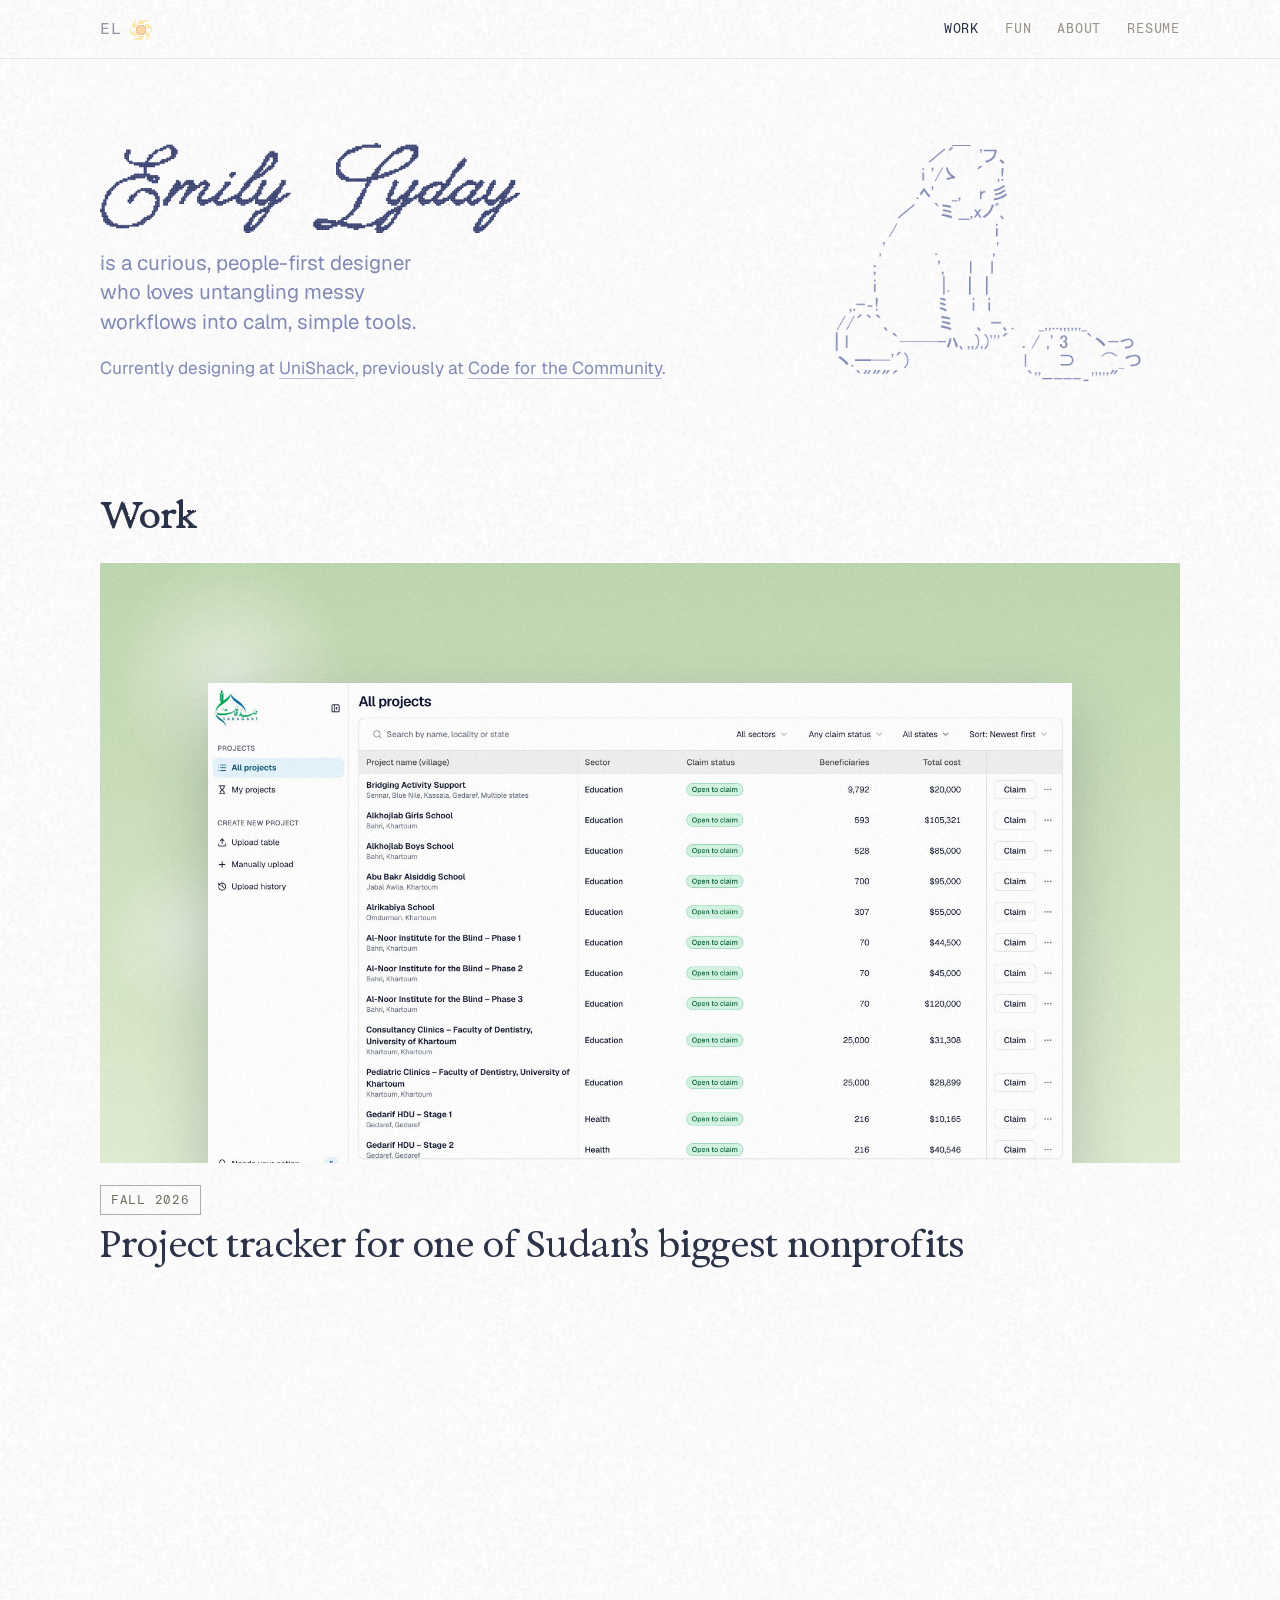
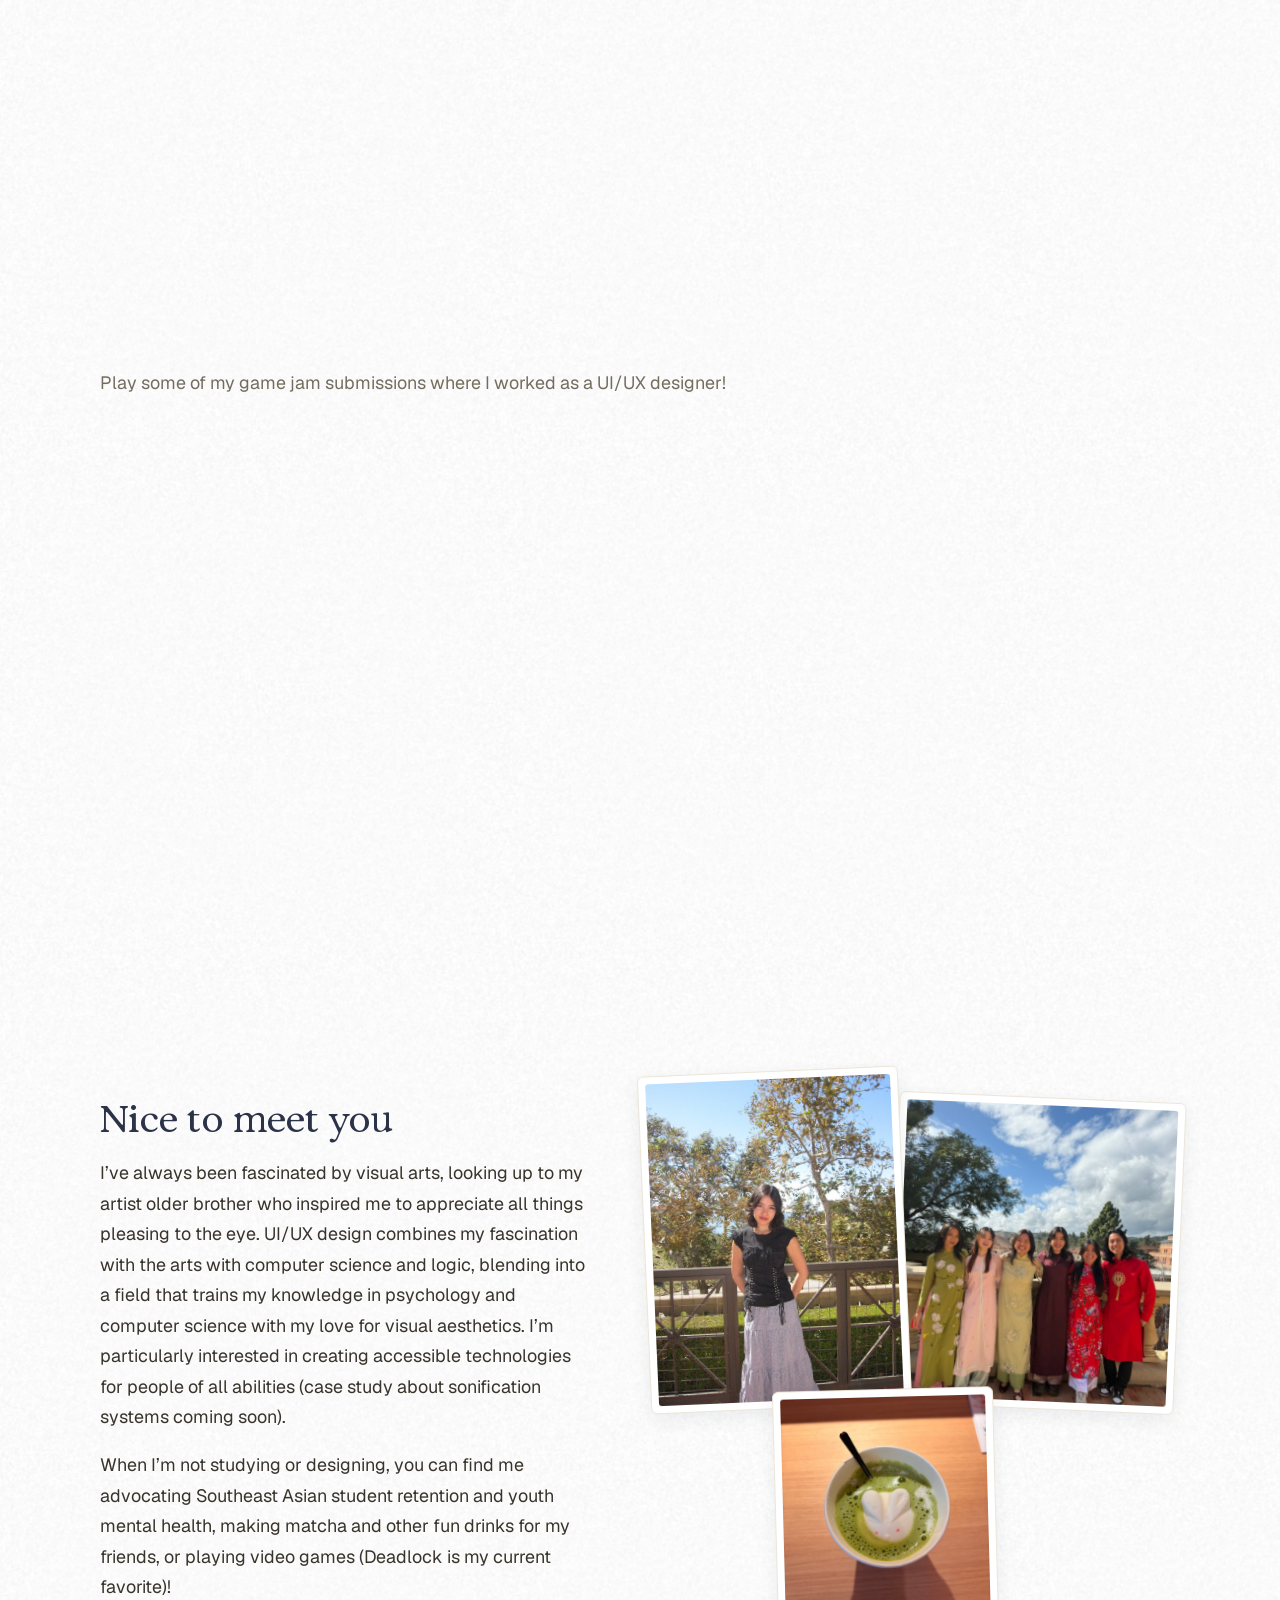
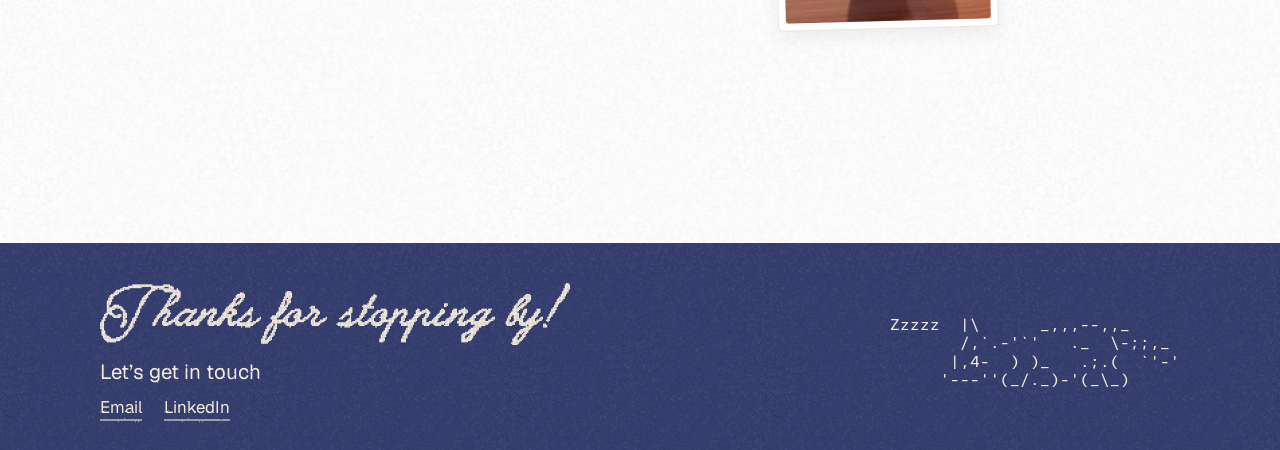
==== commit e66dfd48: "Add files via upload" ====
--- a/index.html
+++ b/index.html
@@ -1,6 +1,6 @@
-<!doctype html><html><head><meta charset=utf8><meta name=viewport content="width=device-width,initial-scale=1,viewport-fit=cover"><style>:root{color-scheme:light;box-sizing:border-box;padding-top:env(safe-area-inset-top,0px);padding-bottom:env(safe-area-inset-bottom,0px)}html{scroll-padding-top:env(safe-area-inset-top,0px)}body{margin:0;padding:0;font:14px -apple-system,BlinkMacSystemFont,sans-serif;background:#fff;color:#000}img{max-width:100%}[hidden]:not([hidden=until-found i]){display:none!important}</style></head><body>
+<!doctype html><html><head><meta charset=utf8><meta name=viewport content="width=device-width,initial-scale=1,viewport-fit=cover"><style>:root{color-scheme:light;box-sizing:border-box;padding-top:env(safe-area-inset-top,0px);padding-bottom:env(safe-area-inset-bottom,0px)}html{scroll-padding-top:env(safe-area-inset-top,0px)}body{margin:0;padding:0;font:14px -apple-system,BlinkMacSystemFont,sans-serif;background:#fff;color:#000}img{max-width:100%}[hidden]:not([hidden=until-found i]){display:none!important}</style><style>.kao-img{display:inline-block;height:1.2em;aspect-ratio:718/280;vertical-align:-.2em;margin-left:.2em;background:currentColor;-webkit-mask:url("images/about-kaomoji.png") center/contain no-repeat;mask:url("images/about-kaomoji.png") center/contain no-repeat}</style><meta name="description" content="Emily Lyday is a curious, people-first designer who loves untangling messy workflows into calm, simple tools."><meta property="og:type" content="website"><meta property="og:site_name" content="Emily Lyday"><meta property="og:title" content="Emily Lyday | Portfolio"><meta property="og:description" content="Emily Lyday is a curious, people-first designer who loves untangling messy workflows into calm, simple tools."><meta property="og:url" content="https://emilydayy.github.io/portfolio/"><meta property="og:image" content="https://emilydayy.github.io/portfolio/images/og-preview.jpg"><meta property="og:image:width" content="1200"><meta property="og:image:height" content="630"><meta name="twitter:card" content="summary_large_image"><meta name="twitter:image" content="https://emilydayy.github.io/portfolio/images/og-preview.jpg"></head><body>
 <title>Emily Lyday | Portfolio</title>
-<link rel="stylesheet" href="style.css"><script>try{if(localStorage.getItem("ely-theme")==="dark")document.documentElement.setAttribute("data-mode","dark")}catch(e){}</script><script>try{history.scrollRestoration="manual";if(!location.hash){document.documentElement.classList.add("no-smooth");window.scrollTo(0,0)}}catch(e){}</script>
+<link rel="stylesheet" href="style.css?v=20261119"><script>try{if(localStorage.getItem("ely-theme")==="dark")document.documentElement.setAttribute("data-mode","dark")}catch(e){}</script><script>try{history.scrollRestoration="manual";if(!location.hash){document.documentElement.classList.add("no-smooth");window.scrollTo(0,0)}}catch(e){}</script>
 
 <svg width="0" height="0" style="position:absolute" aria-hidden="true" focusable="false">
   <filter id="rough" x="-2%" y="-5%" width="104%" height="110%"><feTurbulence type="fractalNoise" baseFrequency="1.3" numOctaves="2" seed="4" result="n"/><feDisplacementMap in="SourceGraphic" in2="n" scale="1.8" xChannelSelector="R" yChannelSelector="G"/></filter>
@@ -24,7 +24,7 @@
   <div class="hero-row">
     <div class="hero-text">
       <div class="script-name" aria-hidden="true"></div>
-      <h1 class="after-name"><span class="vh">Emily Lyday </span>is a radiant and curious designer who loves learning and exploring the field of design.</h1>
+      <h1 class="after-name"><span class="vh">Emily Lyday </span>is a curious, people-first designer who loves untangling messy workflows into calm, simple tools.</h1>
       <p class="now">Currently designing at <a href="https://www.unishack.com/" target="_blank" rel="noopener">UniShack</a>, previously at <a href="https://cftc-us.org/" target="_blank" rel="noopener">Code for the Community</a>.</p>
     </div>
     <div class="paw-cat" role="img" aria-label="A cat reaching over to pat a sleeping cat"><span class="pc pc-a"></span><span class="pc pc-b"></span></div>
@@ -42,7 +42,7 @@
     <h3 class="wk-title">Project tracker for one of Sudan&rsquo;s biggest nonprofits</h3>
   </a>
   <div class="wk-grid">
-    <a class="wk wk-card" href="dars.html"><div class="wk-media wk-ombre wk-ombre-card"><div class="shot" data-src="images/dars-cover" data-alt="DARS cover" ><div class="shot-ph"><span><b>DARS cover</b>images/dars-cover.png</span></div></div></div><ul class="wk-tags"><li>Summer 2026</li></ul><h3 class="wk-title">Redesigned UCLA&rsquo;s degree audit to be clear enough to trust.</h3></a>
+    <a class="wk wk-card" href="dars.html"><div class="wk-media wk-ombre wk-ombre-card"><div class="shot" data-src="images/dars-cover" data-alt="DARS cover" ><div class="shot-ph"><span><b>DARS cover</b>images/dars-cover.png</span></div></div></div><ul class="wk-tags"><li>Summer 2026</li></ul><h3 class="wk-title">Redesigned UCLA&rsquo;s degree audit so students can plan their courses without the headache.</h3></a>
     <div class="wk wk-card soon" aria-label="ZeeFoods case study, in progress"><div class="wk-media wk-ombre wk-ombre-card ombre-peach"><div class="shot" data-src="images/zeefoods-cover-card" data-alt="ZeeFoods cover" ><div class="shot-ph"><span><b>ZeeFoods cover</b>images/zeefoods-cover-card.png</span></div></div><span class="wk-soon">In progress</span></div><ul class="wk-tags"><li>Summer 2026</li></ul><h3 class="wk-title">Redesigned ordering for a wholesale food distributor.</h3></div>
   </div>
 </section>
@@ -59,8 +59,8 @@
 <section class="group" id="about" aria-labelledby="about-h">
   <div class="about">
   <div class="about-text">
-    <h2 id="about-h">Nice to meet you 𐔌՞ ܸ.ˬ.ܸ՞𐦯</h2>
-    <p>I&rsquo;ve always been fascinated by visual arts, looking up to my artist older brother who inspired me to appreciate all things pleasing to the eye. UI/UX design combines my fascination with the arts with computer science and logic, blending into a field that trains my knowledge in psychology and computer science with my love for visual aesthetics. I&rsquo;m particularly interested in creating accessible technologies for people of all abilities.</p>
+    <h2 id="about-h">Nice to meet you <span class="kao-img" aria-hidden="true"></span></h2>
+    <p>I&rsquo;ve always been fascinated by visual arts, looking up to my artist older brother who inspired me to appreciate all things pleasing to the eye. UI/UX design combines my fascination with the arts with computer science and logic, blending into a field that trains my knowledge in psychology and computer science with my love for visual aesthetics. I&rsquo;m particularly interested in creating accessible technologies for people of all abilities (case study about sonification systems coming soon).</p>
     <p>When I&rsquo;m not studying or designing, you can find me advocating Southeast Asian student retention and youth mental health, making matcha and other fun drinks for my friends, or playing video games (Deadlock is my current favorite)!</p>
   </div>
   <div class="collage" aria-label="Photos of Emily">
@@ -79,6 +79,6 @@
   </div>
 </footer>
 
-<script src="script.js"></script>
+<script src="script.js?v=20261119"></script>
 
 </body></html>
